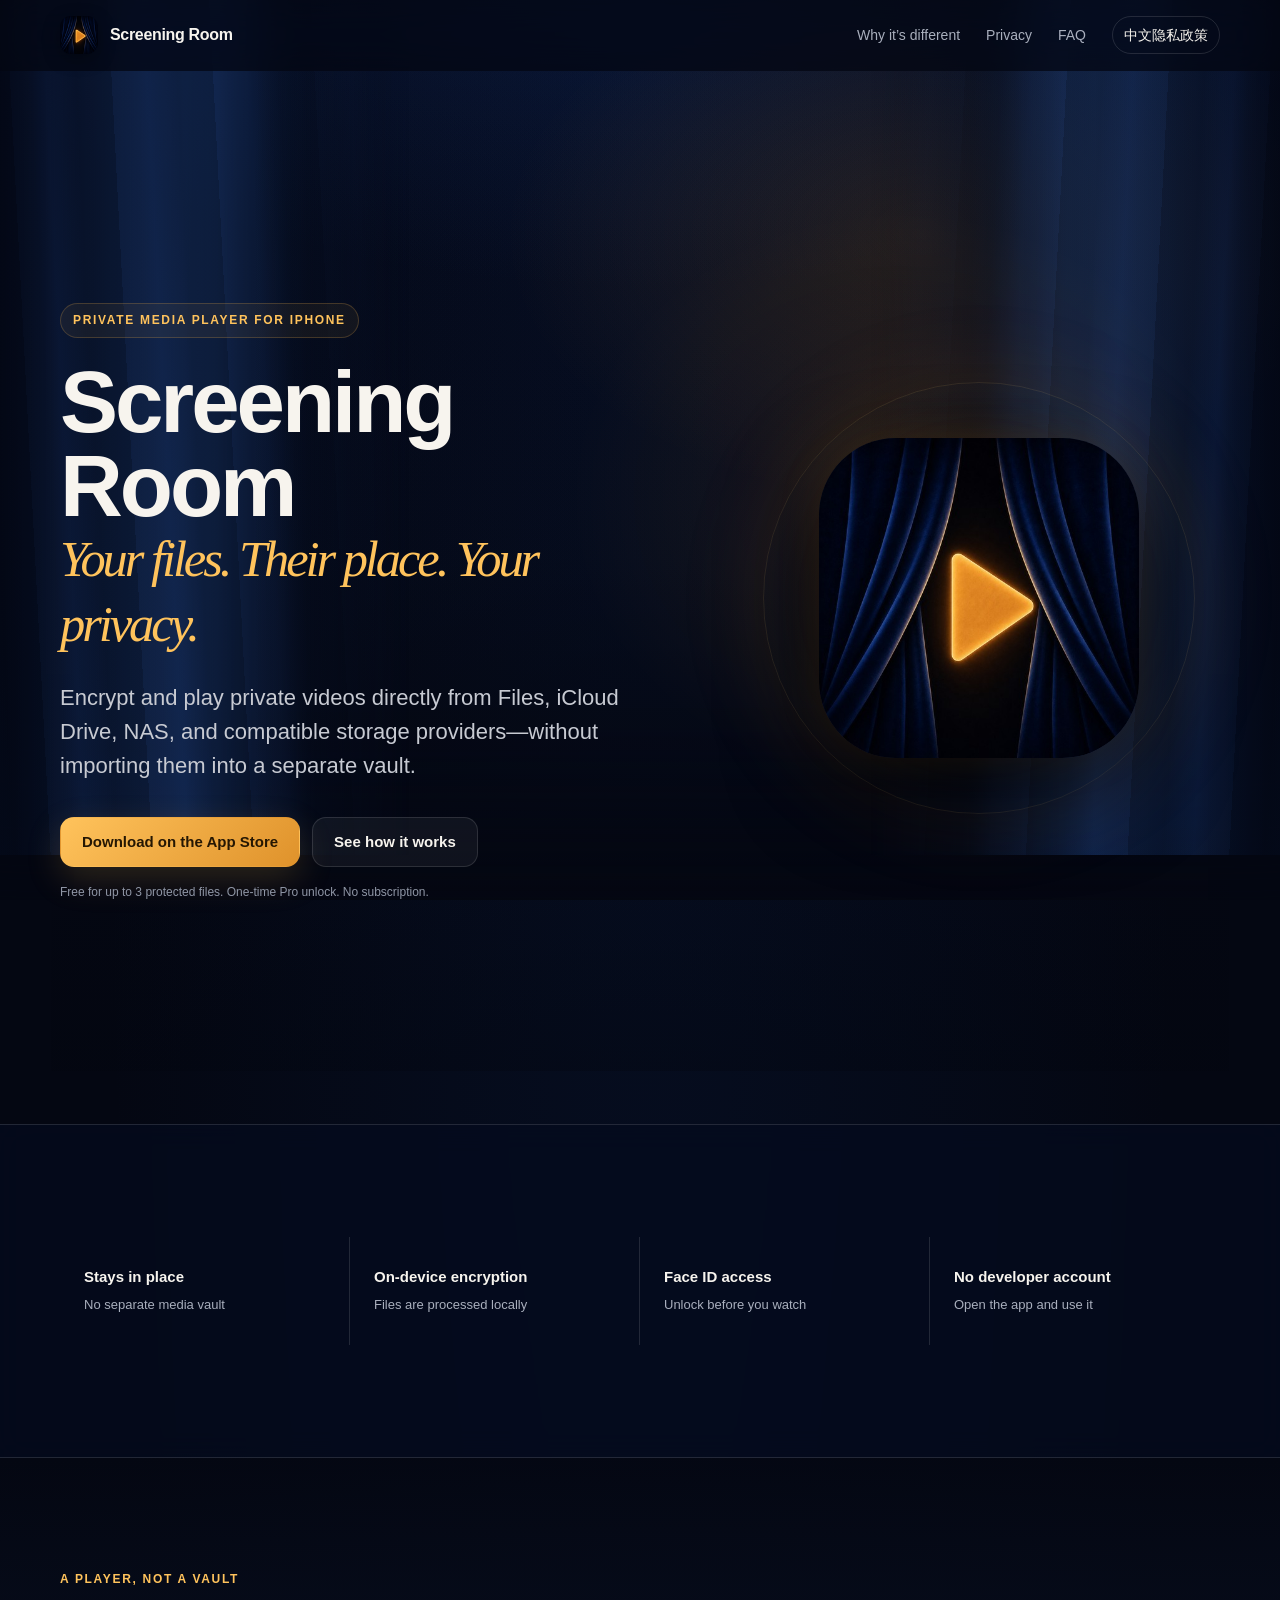
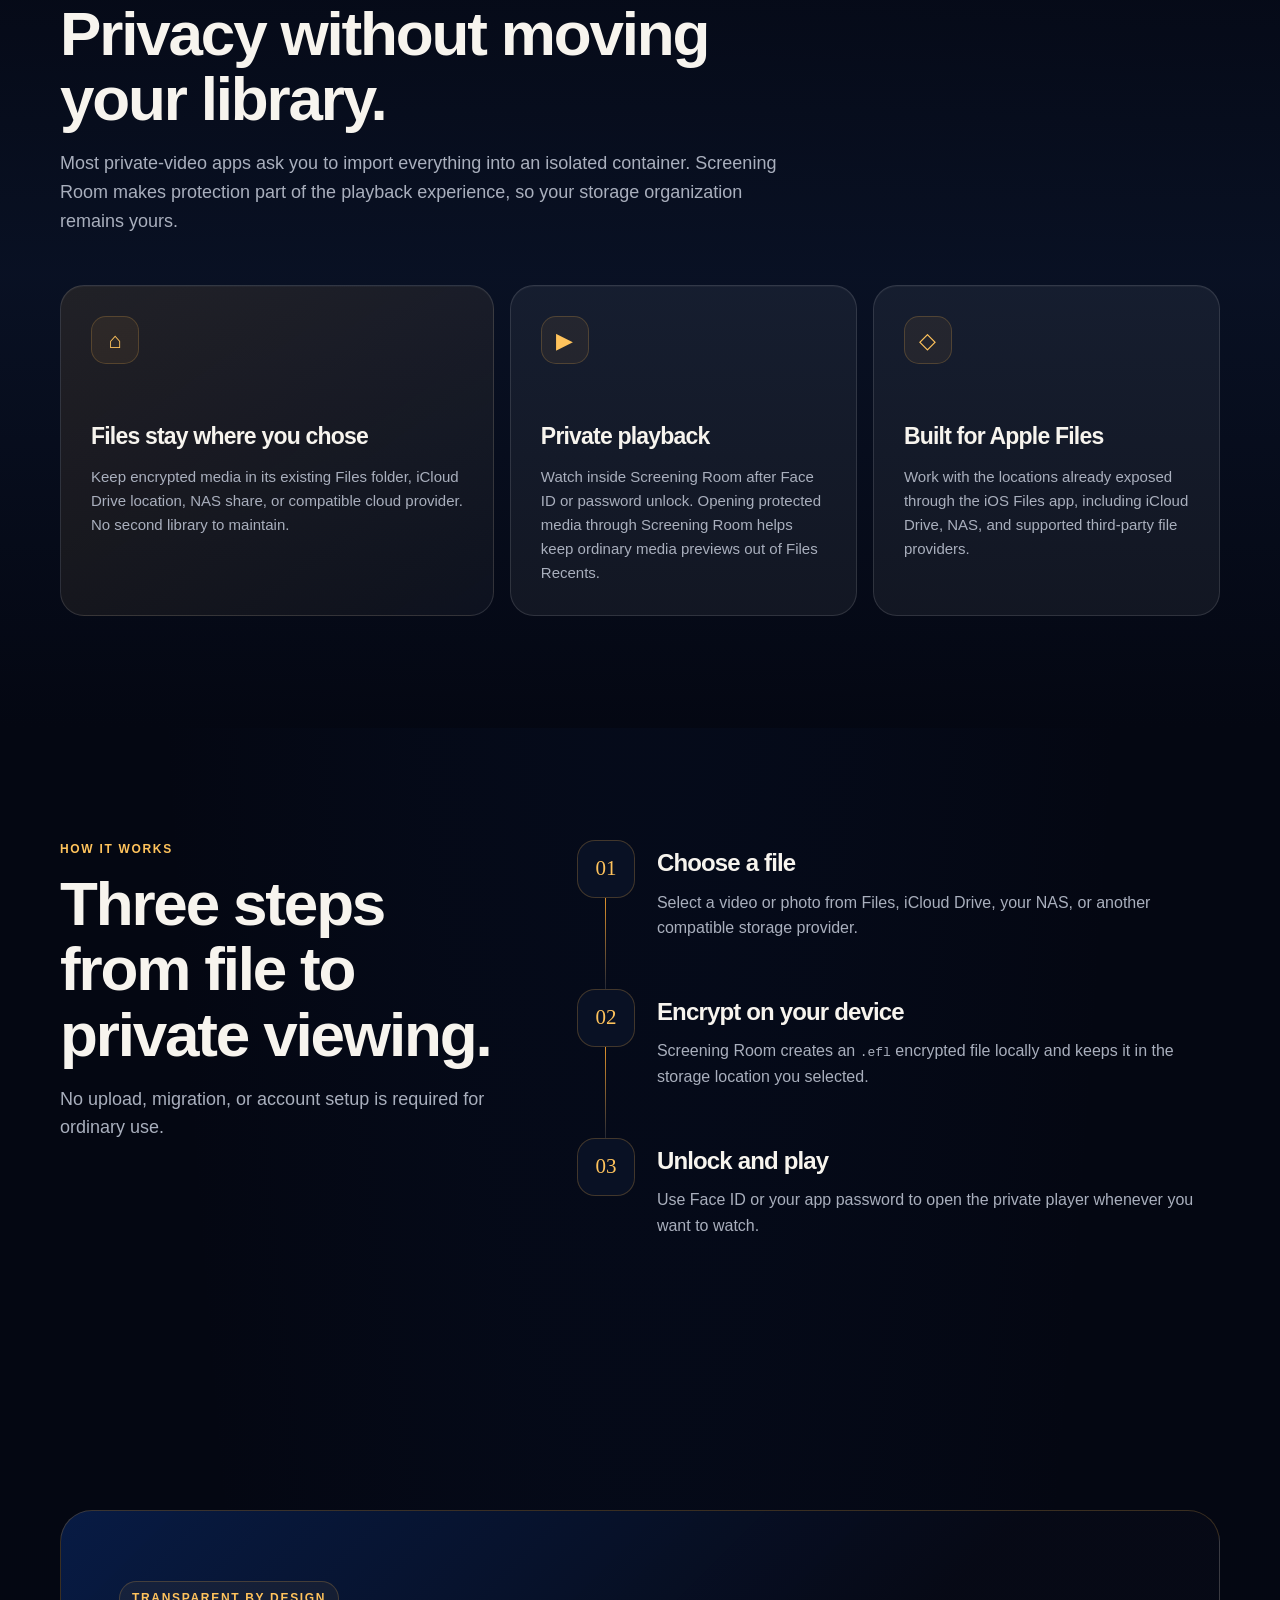
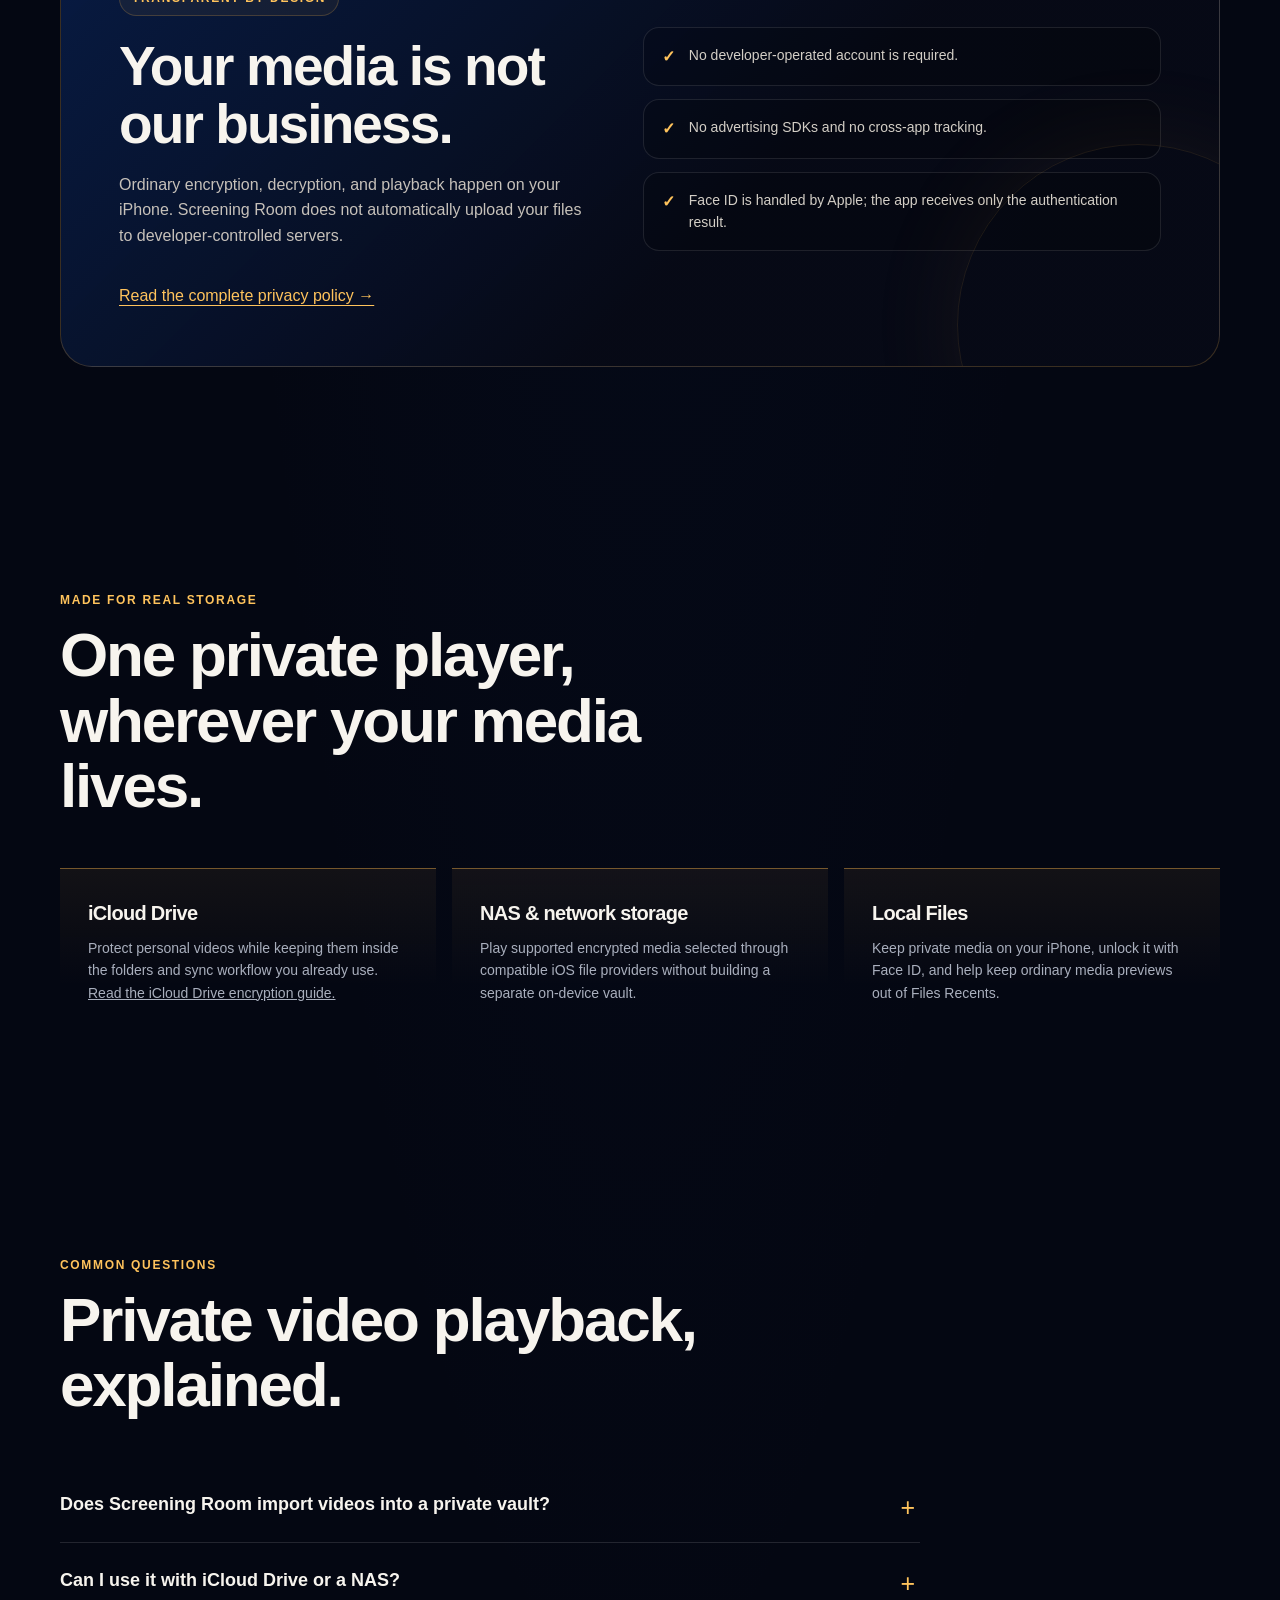
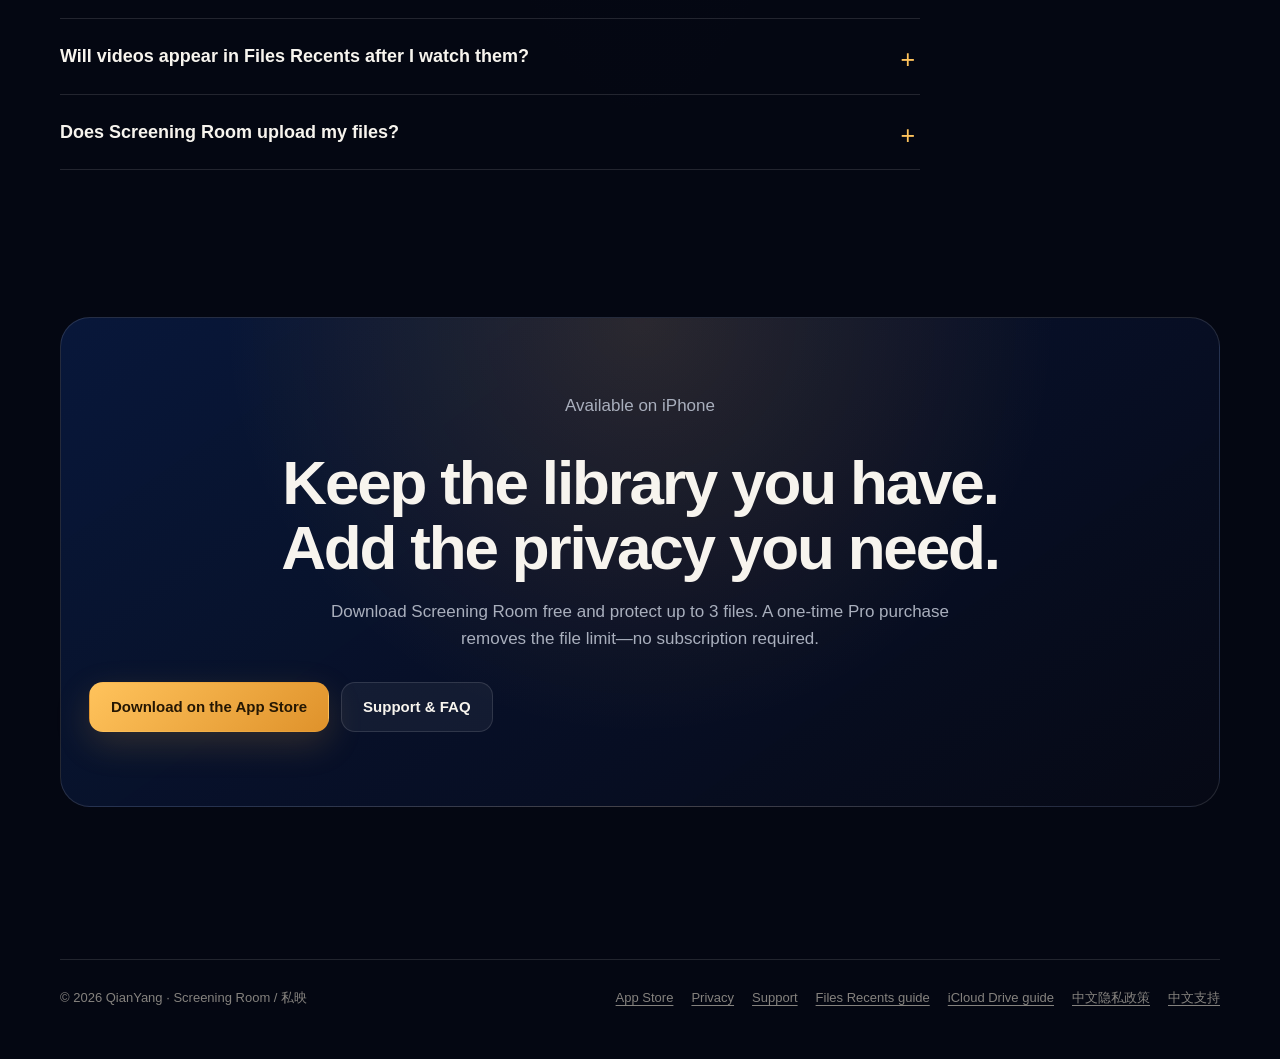
==== index.html @ 8c77a644 "Add iCloud Drive encryption guide" ====
<!DOCTYPE html>
<html lang="en">
<head>
  <meta charset="utf-8">
  <meta name="viewport" content="width=device-width, initial-scale=1, viewport-fit=cover">
  <meta name="description" content="Screening Room encrypts and plays private videos on iPhone from Files, iCloud Drive, NAS, and compatible providers—without a separate vault.">
  <meta name="robots" content="index,follow,max-image-preview:large,max-snippet:-1,max-video-preview:-1">
  <meta name="theme-color" content="#050811">
  <link rel="canonical" href="https://luckycamilleyq.github.io/screening-room-site/">
  <link rel="icon" href="app-icon-64.png" type="image/png" sizes="64x64">
  <link rel="apple-touch-icon" href="app-icon-180.png" sizes="180x180">
  <title>Screening Room — Private Media Player for iPhone</title>

  <meta property="og:type" content="website">
  <meta property="og:site_name" content="Screening Room">
  <meta property="og:title" content="Screening Room — Private Media Player for iPhone">
  <meta property="og:description" content="Encrypt and play private videos where they already live—in Files, iCloud Drive, NAS, and compatible storage providers.">
  <meta property="og:url" content="https://luckycamilleyq.github.io/screening-room-site/">
  <meta property="og:image" content="https://luckycamilleyq.github.io/screening-room-site/app-icon-512.jpg">
  <meta property="og:image:width" content="512">
  <meta property="og:image:height" content="512">
  <meta property="og:image:alt" content="Screening Room app icon with blue theater curtains and an amber play button">

  <meta name="twitter:card" content="summary">
  <meta name="twitter:title" content="Screening Room — Private Media Player for iPhone">
  <meta name="twitter:description" content="Encrypt and play private videos from Files, iCloud Drive, NAS, and compatible storage providers without a separate vault.">
  <meta name="twitter:image" content="https://luckycamilleyq.github.io/screening-room-site/app-icon-512.jpg">
  <meta name="twitter:image:alt" content="Screening Room app icon with blue theater curtains and an amber play button">

  <script type="application/ld+json">
  {
    "@context": "https://schema.org",
    "@type": "SoftwareApplication",
    "name": "Screening Room",
    "alternateName": [
      "Screening Room — Private Media Player",
      "私映"
    ],
    "description": "A private media player for iPhone that encrypts and plays videos directly from Files, iCloud Drive, NAS, and compatible storage providers without importing them into a separate vault.",
    "applicationCategory": "MultimediaApplication",
    "operatingSystem": "iOS",
    "availableOnDevice": "iPhone",
    "url": "https://luckycamilleyq.github.io/screening-room-site/",
    "image": "https://luckycamilleyq.github.io/screening-room-site/app-icon-512.jpg",
    "downloadUrl": "https://apps.apple.com/us/app/screening-room/id6792022324",
    "installUrl": "https://apps.apple.com/us/app/screening-room/id6792022324",
    "sameAs": "https://apps.apple.com/us/app/screening-room/id6792022324",
    "offers": {
      "@type": "Offer",
      "price": "0",
      "priceCurrency": "USD",
      "description": "Free to try with up to three protected files. Pro is available as a one-time in-app purchase with no subscription."
    },
    "author": {
      "@type": "Person",
      "name": "QianYang"
    }
  }
  </script>

  <style>
    :root {
      color-scheme: dark;
      --bg: #040712;
      --bg-soft: #091124;
      --card: rgba(255, 255, 255, 0.055);
      --card-strong: rgba(255, 255, 255, 0.085);
      --text: #f7f4ee;
      --muted: #a9afbd;
      --line: rgba(255, 255, 255, 0.12);
      --gold: #df922b;
      --gold-light: #ffc35c;
      --gold-ink: #251703;
      --blue: #08183f;
      --blue-light: #12377d;
      --max: 1160px;
    }

    * { box-sizing: border-box; }
    html { scroll-behavior: smooth; }
    body {
      position: relative;
      margin: 0;
      overflow-x: hidden;
      background:
        radial-gradient(ellipse at 50% 0, rgba(18, 55, 125, .14), transparent 34rem),
        linear-gradient(180deg, #050918 0, #040712 42rem),
        var(--bg);
      color: var(--text);
      font-family: -apple-system, BlinkMacSystemFont, "SF Pro Display", "SF Pro Text", "Helvetica Neue", Arial, sans-serif;
      line-height: 1.6;
      -webkit-font-smoothing: antialiased;
    }

    .site-backdrop {
      position: absolute;
      inset: 0 0 auto;
      z-index: 0;
      height: min(900px, 100vh);
      min-height: 760px;
      overflow: hidden;
      pointer-events: none;
      background:
        radial-gradient(ellipse 48% 44% at 72% 26%, rgba(255, 166, 44, .12), transparent 68%),
        radial-gradient(ellipse 82% 60% at 50% -10%, rgba(24, 61, 133, .24), transparent 70%),
        linear-gradient(180deg, rgba(4, 8, 23, .08) 0, rgba(4, 7, 18, .2) 62%, #040712 100%);
      box-shadow: inset 0 -180px 130px -110px #040712;
    }
    .site-backdrop::before,
    .site-backdrop::after {
      content: "";
      position: absolute;
      top: -5%;
      bottom: 5%;
      width: min(36vw, 560px);
      opacity: .62;
      background:
        linear-gradient(90deg, rgba(1, 5, 17, .94), transparent 24%, rgba(56, 103, 186, .12) 51%, rgba(1, 5, 17, .52) 78%, transparent),
        repeating-linear-gradient(87deg, rgba(255,255,255,.012) 0 4%, rgba(34,73,151,.12) 7%, rgba(0,0,0,.24) 13% 20%),
        linear-gradient(90deg, #02081c, #123574 58%, #020719);
      filter: saturate(.9) drop-shadow(18px 0 48px rgba(0,0,0,.58));
      -webkit-mask-image: linear-gradient(90deg, #000 0 58%, rgba(0,0,0,.82) 72%, rgba(0,0,0,.28) 88%, transparent 100%);
      mask-image: linear-gradient(90deg, #000 0 58%, rgba(0,0,0,.82) 72%, rgba(0,0,0,.28) 88%, transparent 100%);
    }
    .site-backdrop::before { left: -4vw; }
    .site-backdrop::after { right: -4vw; transform: scaleX(-1); }
    main, footer { position: relative; z-index: 1; }

    a { color: inherit; }
    button, a { -webkit-tap-highlight-color: transparent; }
    .wrap { width: min(var(--max), calc(100% - 40px)); margin-inline: auto; }
    .skip-link {
      position: fixed;
      top: 10px;
      left: 10px;
      z-index: 100;
      padding: 10px 14px;
      border-radius: 10px;
      background: var(--gold-light);
      color: #171008;
      transform: translateY(-160%);
      transition: transform .2s;
    }
    .skip-link:focus { transform: translateY(0); }

    header {
      position: sticky;
      top: 0;
      z-index: 20;
      border-bottom: 1px solid transparent;
      background: rgba(4, 7, 18, 0.76);
      backdrop-filter: blur(18px) saturate(130%);
      -webkit-backdrop-filter: blur(18px) saturate(130%);
    }
    nav { min-height: 70px; display: flex; align-items: center; justify-content: space-between; gap: 24px; }
    .brand { display: inline-flex; align-items: center; gap: 12px; text-decoration: none; font-weight: 720; letter-spacing: -0.02em; }
    .brand-mark { width: 38px; height: 38px; border-radius: 11px; box-shadow: 0 5px 18px rgba(0,0,0,.32); }
    .nav-links { display: flex; align-items: center; gap: 26px; font-size: 14px; color: var(--muted); }
    .nav-links a { text-decoration: none; transition: color .2s; }
    .nav-links a:hover, .nav-links a:focus-visible { color: var(--text); }
    .language { padding: 7px 11px; border: 1px solid var(--line); border-radius: 999px; color: var(--text) !important; }

    .hero { position: relative; min-height: 770px; display: grid; align-items: center; isolation: isolate; }
    .hero::after {
      content: "";
      position: absolute;
      inset: 10% 4% 5%;
      z-index: -1;
      pointer-events: none;
      background:
        radial-gradient(ellipse 40% 46% at 72% 36%, rgba(255, 157, 35, .09), transparent 70%),
        linear-gradient(180deg, transparent 72%, rgba(2, 5, 14, .32));
    }
    .hero-layout { display: grid; grid-template-columns: minmax(0, 1.12fr) minmax(280px, .88fr); gap: 64px; align-items: center; }
    .hero-content { max-width: 720px; padding: 120px 0 110px; text-align: left; }
    .eyebrow {
      display: inline-flex;
      align-items: center;
      gap: 8px;
      margin-bottom: 22px;
      padding: 7px 12px;
      border: 1px solid rgba(212,154,67,.25);
      border-radius: 999px;
      color: var(--gold-light);
      background: rgba(212,154,67,.07);
      font-size: 12px;
      font-weight: 700;
      letter-spacing: .14em;
      text-transform: uppercase;
    }
    h1, h2, h3 { margin-top: 0; letter-spacing: -0.035em; }
    h1 { margin-bottom: 24px; font-size: clamp(54px, 6.8vw, 88px); line-height: .96; font-weight: 780; }
    h1 span {
      display: block;
      color: var(--gold-light);
      font-family: Georgia, "Times New Roman", serif;
      font-size: .58em;
      font-style: italic;
      font-weight: 400;
      line-height: 1.28;
    }
    .hero-copy { max-width: 660px; margin: 0 0 34px; color: #c7cad2; font-size: clamp(18px, 2.2vw, 22px); line-height: 1.55; }
    .actions { display: flex; justify-content: flex-start; flex-wrap: wrap; gap: 12px; }
    .button {
      display: inline-flex;
      min-height: 50px;
      align-items: center;
      justify-content: center;
      gap: 9px;
      padding: 0 21px;
      border: 1px solid var(--line);
      border-radius: 14px;
      text-decoration: none;
      font-size: 15px;
      font-weight: 680;
      background: rgba(255,255,255,.05);
      transition: transform .2s, border-color .2s, background .2s;
    }
    .button:hover { transform: translateY(-2px); border-color: rgba(255,255,255,.25); background: rgba(255,255,255,.08); }
    .button.primary {
      border-color: transparent;
      background: linear-gradient(135deg, var(--gold-light), var(--gold));
      color: var(--gold-ink);
      box-shadow: 0 12px 35px rgba(212,154,67,.2);
    }
    .availability { margin: 16px 0 0; color: #8f96a5; font-size: 12px; }
    .hero-art { position: relative; display: grid; place-items: center; min-height: 420px; }
    .hero-art::before,
    .hero-art::after { content: ""; position: absolute; border-radius: 50%; pointer-events: none; }
    .hero-art::before { width: 430px; height: 430px; border: 1px solid rgba(255,195,92,.12); box-shadow: 0 0 95px rgba(226,132,19,.1), inset 0 0 80px rgba(255,174,56,.05); }
    .hero-art::after { width: 350px; height: 350px; background: radial-gradient(circle, rgba(255,165,42,.2), transparent 68%); filter: blur(16px); }
    .app-icon {
      position: relative;
      z-index: 1;
      display: block;
      width: min(29vw, 320px);
      height: auto;
      aspect-ratio: 1 / 1;
      border-radius: 24%;
      object-fit: contain;
      box-shadow: 0 34px 90px rgba(0,0,0,.62), 0 0 42px rgba(235,145,28,.18), inset 0 0 0 1px rgba(255,255,255,.08);
    }

    .trust-strip { border-block: 1px solid var(--line); background: rgba(5,12,30,.74); backdrop-filter: blur(14px); -webkit-backdrop-filter: blur(14px); }
    .trust-grid { display: grid; grid-template-columns: repeat(4, 1fr); }
    .trust-item { padding: 28px 24px; border-right: 1px solid var(--line); }
    .trust-item:last-child { border-right: 0; }
    .trust-item strong { display: block; margin-bottom: 2px; font-size: 15px; }
    .trust-item span { color: var(--muted); font-size: 13px; }

    section { padding: 112px 0; }
    .section-head { max-width: 720px; margin-bottom: 50px; }
    .section-head .kicker { margin: 0 0 12px; color: var(--gold-light); font-size: 12px; font-weight: 740; letter-spacing: .14em; text-transform: uppercase; }
    h2 { margin-bottom: 18px; font-size: clamp(38px, 5vw, 62px); line-height: 1.05; }
    .section-head > p:last-child { margin: 0; color: var(--muted); font-size: 18px; }

    .difference { background: linear-gradient(180deg, rgba(4,7,18,.9) 0, rgba(9,17,36,.96) 48%, rgba(4,7,18,.9) 100%); }
    .feature-grid { display: grid; grid-template-columns: 1.25fr 1fr 1fr; gap: 16px; }
    .feature-card {
      min-height: 290px;
      padding: 30px;
      border: 1px solid var(--line);
      border-radius: 24px;
      background: var(--card);
      box-shadow: inset 0 1px rgba(255,255,255,.035);
      transition: transform .25s, border-color .25s;
    }
    .feature-card:hover { transform: translateY(-4px); border-color: rgba(212,154,67,.3); }
    .feature-card:first-child { background: linear-gradient(145deg, rgba(212,154,67,.12), rgba(255,255,255,.035)); }
    .icon {
      width: 48px;
      height: 48px;
      display: grid;
      place-items: center;
      margin-bottom: 54px;
      border: 1px solid rgba(212,154,67,.25);
      border-radius: 15px;
      background: rgba(212,154,67,.08);
      color: var(--gold-light);
      font-size: 22px;
    }
    .feature-card h3 { margin-bottom: 10px; font-size: 23px; }
    .feature-card p { margin: 0; color: var(--muted); font-size: 15px; }

    .workflow { display: grid; grid-template-columns: .82fr 1.18fr; gap: 70px; align-items: start; }
    .workflow .section-head { position: sticky; top: 110px; margin: 0; }
    .steps { counter-reset: step; }
    .step { position: relative; display: grid; grid-template-columns: 58px 1fr; gap: 22px; padding: 0 0 48px; }
    .step:not(:last-child)::after { content: ""; position: absolute; top: 58px; bottom: 0; left: 28px; width: 1px; background: linear-gradient(var(--gold), var(--line)); }
    .step-number {
      width: 58px;
      height: 58px;
      display: grid;
      place-items: center;
      z-index: 1;
      border: 1px solid rgba(212,154,67,.28);
      border-radius: 18px;
      background: #091124;
      color: var(--gold-light);
      font-family: Georgia, serif;
      font-size: 21px;
    }
    .step h3 { margin: 4px 0 7px; font-size: 24px; }
    .step p { margin: 0; color: var(--muted); }

    .privacy-panel {
      position: relative;
      overflow: hidden;
      display: grid;
      grid-template-columns: .95fr 1.05fr;
      gap: 55px;
      padding: 58px;
      border: 1px solid rgba(212,154,67,.25);
      border-radius: 32px;
      background: linear-gradient(135deg, rgba(10,34,84,.76), rgba(7,10,22,.94) 60%);
    }
    .privacy-panel::after { content: ""; position: absolute; right: -100px; bottom: -140px; width: 360px; height: 360px; border: 1px solid rgba(212,154,67,.12); border-radius: 50%; box-shadow: 0 0 100px rgba(212,154,67,.08); }
    .privacy-panel h2 { margin-bottom: 18px; font-size: clamp(36px, 4.3vw, 56px); }
    .privacy-panel .intro { color: #c6c1ba; }
    .facts { display: grid; gap: 13px; align-content: center; }
    .fact { display: flex; gap: 14px; padding: 16px 18px; border: 1px solid rgba(255,255,255,.1); border-radius: 16px; background: rgba(0,0,0,.16); }
    .check { color: var(--gold-light); font-weight: 800; }
    .fact p { margin: 0; color: #d3cec6; font-size: 14px; }
    .privacy-link { display: inline-block; margin-top: 18px; color: var(--gold-light); text-underline-offset: 4px; }

    .use-grid { display: grid; grid-template-columns: repeat(3, 1fr); gap: 16px; }
    .use-card { padding: 28px; border-top: 1px solid rgba(212,154,67,.55); background: linear-gradient(180deg, rgba(212,154,67,.07), transparent 72%); }
    .use-card h3 { margin-bottom: 8px; font-size: 20px; }
    .use-card p { margin: 0; color: var(--muted); font-size: 14px; }

    .faq-list { max-width: 860px; }
    details { border-bottom: 1px solid var(--line); }
    summary { position: relative; padding: 23px 42px 23px 0; cursor: pointer; list-style: none; font-weight: 650; font-size: 18px; }
    summary::-webkit-details-marker { display: none; }
    summary::after { content: "+"; position: absolute; right: 5px; top: 20px; color: var(--gold-light); font-size: 25px; font-weight: 300; transition: transform .2s; }
    details[open] summary::after { transform: rotate(45deg); }
    details p { max-width: 760px; margin: -4px 0 24px; color: var(--muted); }
    details p a { color: var(--gold-light); }

    .final-cta { padding-top: 35px; text-align: center; }
    .final-cta .panel { padding: 74px 28px; border: 1px solid var(--line); border-radius: 30px; background: radial-gradient(circle at 50% 0, rgba(255,174,56,.14), transparent 55%), linear-gradient(145deg, rgba(10,27,67,.82), rgba(7,10,22,.92)); }
    .final-cta h2 { max-width: 760px; margin: 0 auto 18px; }
    .final-cta p { max-width: 620px; margin: 0 auto 30px; color: var(--muted); font-size: 17px; }

    footer { padding: 40px 0 50px; color: #85827e; font-size: 13px; }
    .footer-row { display: flex; justify-content: space-between; gap: 24px; padding-top: 28px; border-top: 1px solid var(--line); }
    .footer-links { display: flex; flex-wrap: wrap; gap: 18px; }
    .footer-links a { text-underline-offset: 3px; }

    @media (prefers-reduced-motion: reduce) {
      html { scroll-behavior: auto; }
      *, *::before, *::after { transition-duration: .01ms !important; animation-duration: .01ms !important; }
    }
    @media (max-width: 900px) {
      .site-backdrop { height: 820px; min-height: 0; }
      .site-backdrop::before, .site-backdrop::after { width: 46vw; opacity: .42; }
      .hero { min-height: 760px; }
      .hero-layout { grid-template-columns: 1fr; gap: 0; }
      .hero-content { max-width: 760px; margin-inline: auto; padding: 36px 0 86px; text-align: center; }
      .hero-copy { margin-inline: auto; }
      .hero-content .actions { justify-content: center; }
      .hero-art { min-height: auto; padding-top: 92px; order: -1; }
      .hero-art::before { width: 250px; height: 250px; }
      .hero-art::after { width: 220px; height: 220px; }
      .app-icon { width: 190px; }
      .trust-grid { grid-template-columns: 1fr 1fr; }
      .trust-item:nth-child(2) { border-right: 0; }
      .trust-item:nth-child(-n+2) { border-bottom: 1px solid var(--line); }
      .feature-grid { grid-template-columns: 1fr 1fr; }
      .feature-card:first-child { grid-column: 1 / -1; }
      .workflow { grid-template-columns: 1fr; gap: 45px; }
      .workflow .section-head { position: static; }
      .privacy-panel { grid-template-columns: 1fr; padding: 42px; }
    }
    @media (max-width: 680px) {
      .wrap { width: min(100% - 28px, var(--max)); }
      nav { min-height: 62px; }
      .nav-links a:not(.language) { display: none; }
      .site-backdrop { height: 760px; }
      .site-backdrop::before, .site-backdrop::after { width: 58vw; opacity: .28; }
      .hero { min-height: 720px; }
      .hero-art { padding-top: 72px; }
      .app-icon { width: 154px; border-radius: 24%; }
      .hero-art::before { width: 210px; height: 210px; }
      .hero-art::after { width: 190px; height: 190px; }
      .hero-content { padding: 30px 0 72px; }
      h1 { font-size: clamp(48px, 16vw, 70px); }
      h1 span { font-size: .48em; }
      .hero-copy { font-size: 17px; }
      section { padding: 82px 0; }
      .trust-item { padding: 22px 14px; }
      .feature-grid, .use-grid { grid-template-columns: 1fr; }
      .feature-card:first-child { grid-column: auto; }
      .feature-card { min-height: 250px; }
      .icon { margin-bottom: 35px; }
      .privacy-panel { padding: 30px 24px; border-radius: 24px; }
      .footer-row { flex-direction: column; }
    }
  </style>
</head>
<body>
  <div class="site-backdrop" aria-hidden="true"></div>
  <a class="skip-link" href="#main">Skip to content</a>
  <header>
    <nav class="wrap" aria-label="Main navigation">
      <a class="brand" href="#top" aria-label="Screening Room home">
        <img class="brand-mark" src="app-icon-64.png" alt="" width="38" height="38">
        <span>Screening Room</span>
      </a>
      <div class="nav-links">
        <a href="#why">Why it’s different</a>
        <a href="#privacy">Privacy</a>
        <a href="#faq">FAQ</a>
        <a class="language" href="privacy-zh.html" lang="zh-CN">中文隐私政策</a>
      </div>
    </nav>
  </header>

  <main id="main">
    <section class="hero" id="top">
      <div class="hero-layout wrap">
        <div class="hero-content">
          <div class="eyebrow">Private media player for iPhone</div>
          <h1>Screening Room <span>Your files. Their place. Your privacy.</span></h1>
          <p class="hero-copy">Encrypt and play private videos directly from Files, iCloud Drive, NAS, and compatible storage providers—without importing them into a separate vault.</p>
          <div class="actions">
            <a class="button primary" href="https://apps.apple.com/us/app/screening-room/id6792022324" aria-label="Download Screening Room on the App Store">
              Download on the App Store
            </a>
            <a class="button" href="#why">See how it works</a>
          </div>
          <p class="availability">Free for up to 3 protected files. One-time Pro unlock. No subscription.</p>
        </div>
        <div class="hero-art">
          <img class="app-icon" src="app-icon-512.jpg" alt="Blue theater curtains opening around a glowing amber play button" width="512" height="512" fetchpriority="high" decoding="async">
        </div>
      </div>
    </section>

    <section class="trust-strip" aria-label="Core product principles">
      <div class="trust-grid wrap">
        <div class="trust-item"><strong>Stays in place</strong><span>No separate media vault</span></div>
        <div class="trust-item"><strong>On-device encryption</strong><span>Files are processed locally</span></div>
        <div class="trust-item"><strong>Face ID access</strong><span>Unlock before you watch</span></div>
        <div class="trust-item"><strong>No developer account</strong><span>Open the app and use it</span></div>
      </div>
    </section>

    <section class="difference" id="why">
      <div class="wrap">
        <div class="section-head">
          <p class="kicker">A player, not a vault</p>
          <h2>Privacy without moving your library.</h2>
          <p>Most private-video apps ask you to import everything into an isolated container. Screening Room makes protection part of the playback experience, so your storage organization remains yours.</p>
        </div>
        <div class="feature-grid">
          <article class="feature-card">
            <div class="icon" aria-hidden="true">⌂</div>
            <h3>Files stay where you chose</h3>
            <p>Keep encrypted media in its existing Files folder, iCloud Drive location, NAS share, or compatible cloud provider. No second library to maintain.</p>
          </article>
          <article class="feature-card">
            <div class="icon" aria-hidden="true">▶</div>
            <h3>Private playback</h3>
            <p>Watch inside Screening Room after Face ID or password unlock. Opening protected media through Screening Room helps keep ordinary media previews out of Files Recents.</p>
          </article>
          <article class="feature-card">
            <div class="icon" aria-hidden="true">◇</div>
            <h3>Built for Apple Files</h3>
            <p>Work with the locations already exposed through the iOS Files app, including iCloud Drive, NAS, and supported third-party file providers.</p>
          </article>
        </div>
      </div>
    </section>

    <section aria-labelledby="workflow-title">
      <div class="workflow wrap">
        <div class="section-head">
          <p class="kicker">How it works</p>
          <h2 id="workflow-title">Three steps from file to private viewing.</h2>
          <p>No upload, migration, or account setup is required for ordinary use.</p>
        </div>
        <div class="steps">
          <article class="step">
            <div class="step-number" aria-hidden="true">01</div>
            <div><h3>Choose a file</h3><p>Select a video or photo from Files, iCloud Drive, your NAS, or another compatible storage provider.</p></div>
          </article>
          <article class="step">
            <div class="step-number" aria-hidden="true">02</div>
            <div><h3>Encrypt on your device</h3><p>Screening Room creates an <code>.efl</code> encrypted file locally and keeps it in the storage location you selected.</p></div>
          </article>
          <article class="step">
            <div class="step-number" aria-hidden="true">03</div>
            <div><h3>Unlock and play</h3><p>Use Face ID or your app password to open the private player whenever you want to watch.</p></div>
          </article>
        </div>
      </div>
    </section>

    <section id="privacy" aria-labelledby="privacy-title">
      <div class="wrap">
        <div class="privacy-panel">
          <div>
            <p class="eyebrow">Transparent by design</p>
            <h2 id="privacy-title">Your media is not our business.</h2>
            <p class="intro">Ordinary encryption, decryption, and playback happen on your iPhone. Screening Room does not automatically upload your files to developer-controlled servers.</p>
            <a class="privacy-link" href="privacy-en.html">Read the complete privacy policy →</a>
          </div>
          <div class="facts">
            <div class="fact"><span class="check" aria-hidden="true">✓</span><p>No developer-operated account is required.</p></div>
            <div class="fact"><span class="check" aria-hidden="true">✓</span><p>No advertising SDKs and no cross-app tracking.</p></div>
            <div class="fact"><span class="check" aria-hidden="true">✓</span><p>Face ID is handled by Apple; the app receives only the authentication result.</p></div>
          </div>
        </div>
      </div>
    </section>

    <section aria-labelledby="use-cases-title">
      <div class="wrap">
        <div class="section-head">
          <p class="kicker">Made for real storage</p>
          <h2 id="use-cases-title">One private player, wherever your media lives.</h2>
        </div>
        <div class="use-grid">
          <article class="use-card"><h3>iCloud Drive</h3><p>Protect personal videos while keeping them inside the folders and sync workflow you already use. <a href="protect-videos-stored-in-icloud-drive.html">Read the iCloud Drive encryption guide.</a></p></article>
          <article class="use-card"><h3>NAS &amp; network storage</h3><p>Play supported encrypted media selected through compatible iOS file providers without building a separate on-device vault.</p></article>
          <article class="use-card"><h3>Local Files</h3><p>Keep private media on your iPhone, unlock it with Face ID, and help keep ordinary media previews out of Files Recents.</p></article>
        </div>
      </div>
    </section>

    <section id="faq" aria-labelledby="faq-title">
      <div class="wrap">
        <div class="section-head">
          <p class="kicker">Common questions</p>
          <h2 id="faq-title">Private video playback, explained.</h2>
        </div>
        <div class="faq-list">
          <details>
            <summary>Does Screening Room import videos into a private vault?</summary>
            <p>No. Screening Room is designed to encrypt and play files in the storage location you choose, rather than maintaining a separate media vault inside the app.</p>
          </details>
          <details>
            <summary>Can I use it with iCloud Drive or a NAS?</summary>
            <p>Yes. Screening Room works with user-selected locations exposed through the iOS Files system, including iCloud Drive, NAS connections, and compatible third-party file providers. <a href="protect-videos-stored-in-icloud-drive.html">Learn how to protect videos stored in iCloud Drive.</a></p>
          </details>
          <details>
            <summary>Will videos appear in Files Recents after I watch them?</summary>
            <p>Opening protected media through Screening Room helps keep ordinary media previews out of Files Recents. Screening Room cannot clear existing Recents entries or change the Files app’s Recents feature. The encrypted file itself may still be visible in Files according to its location and normal Files behavior. <a href="keep-private-videos-out-of-files-recents.html">Read the Files Recents privacy guide.</a></p>
          </details>
          <details>
            <summary>Does Screening Room upload my files?</summary>
            <p>No. File encryption, decryption, and playback are performed on your device, and the app does not automatically upload your media to developer-controlled servers.</p>
          </details>
        </div>
      </div>
    </section>

    <section class="final-cta" id="availability" aria-labelledby="availability-title">
      <div class="wrap panel">
        <p class="kicker">Available on iPhone</p>
        <h2 id="availability-title">Keep the library you have. Add the privacy you need.</h2>
        <p>Download Screening Room free and protect up to 3 files. A one-time Pro purchase removes the file limit—no subscription required.</p>
        <div class="actions">
          <a class="button primary" href="https://apps.apple.com/us/app/screening-room/id6792022324">Download on the App Store</a>
          <a class="button" href="support-en.html">Support &amp; FAQ</a>
        </div>
      </div>
    </section>
  </main>

  <footer>
    <div class="footer-row wrap">
      <div>© 2026 QianYang · Screening Room / 私映</div>
      <div class="footer-links">
        <a href="https://apps.apple.com/us/app/screening-room/id6792022324">App Store</a>
        <a href="privacy-en.html">Privacy</a>
        <a href="support-en.html">Support</a>
        <a href="keep-private-videos-out-of-files-recents.html">Files Recents guide</a>
        <a href="protect-videos-stored-in-icloud-drive.html">iCloud Drive guide</a>
        <a href="privacy-zh.html" lang="zh-CN">中文隐私政策</a>
        <a href="support-zh.html" lang="zh-CN">中文支持</a>
      </div>
    </div>
  </footer>
</body>
</html>
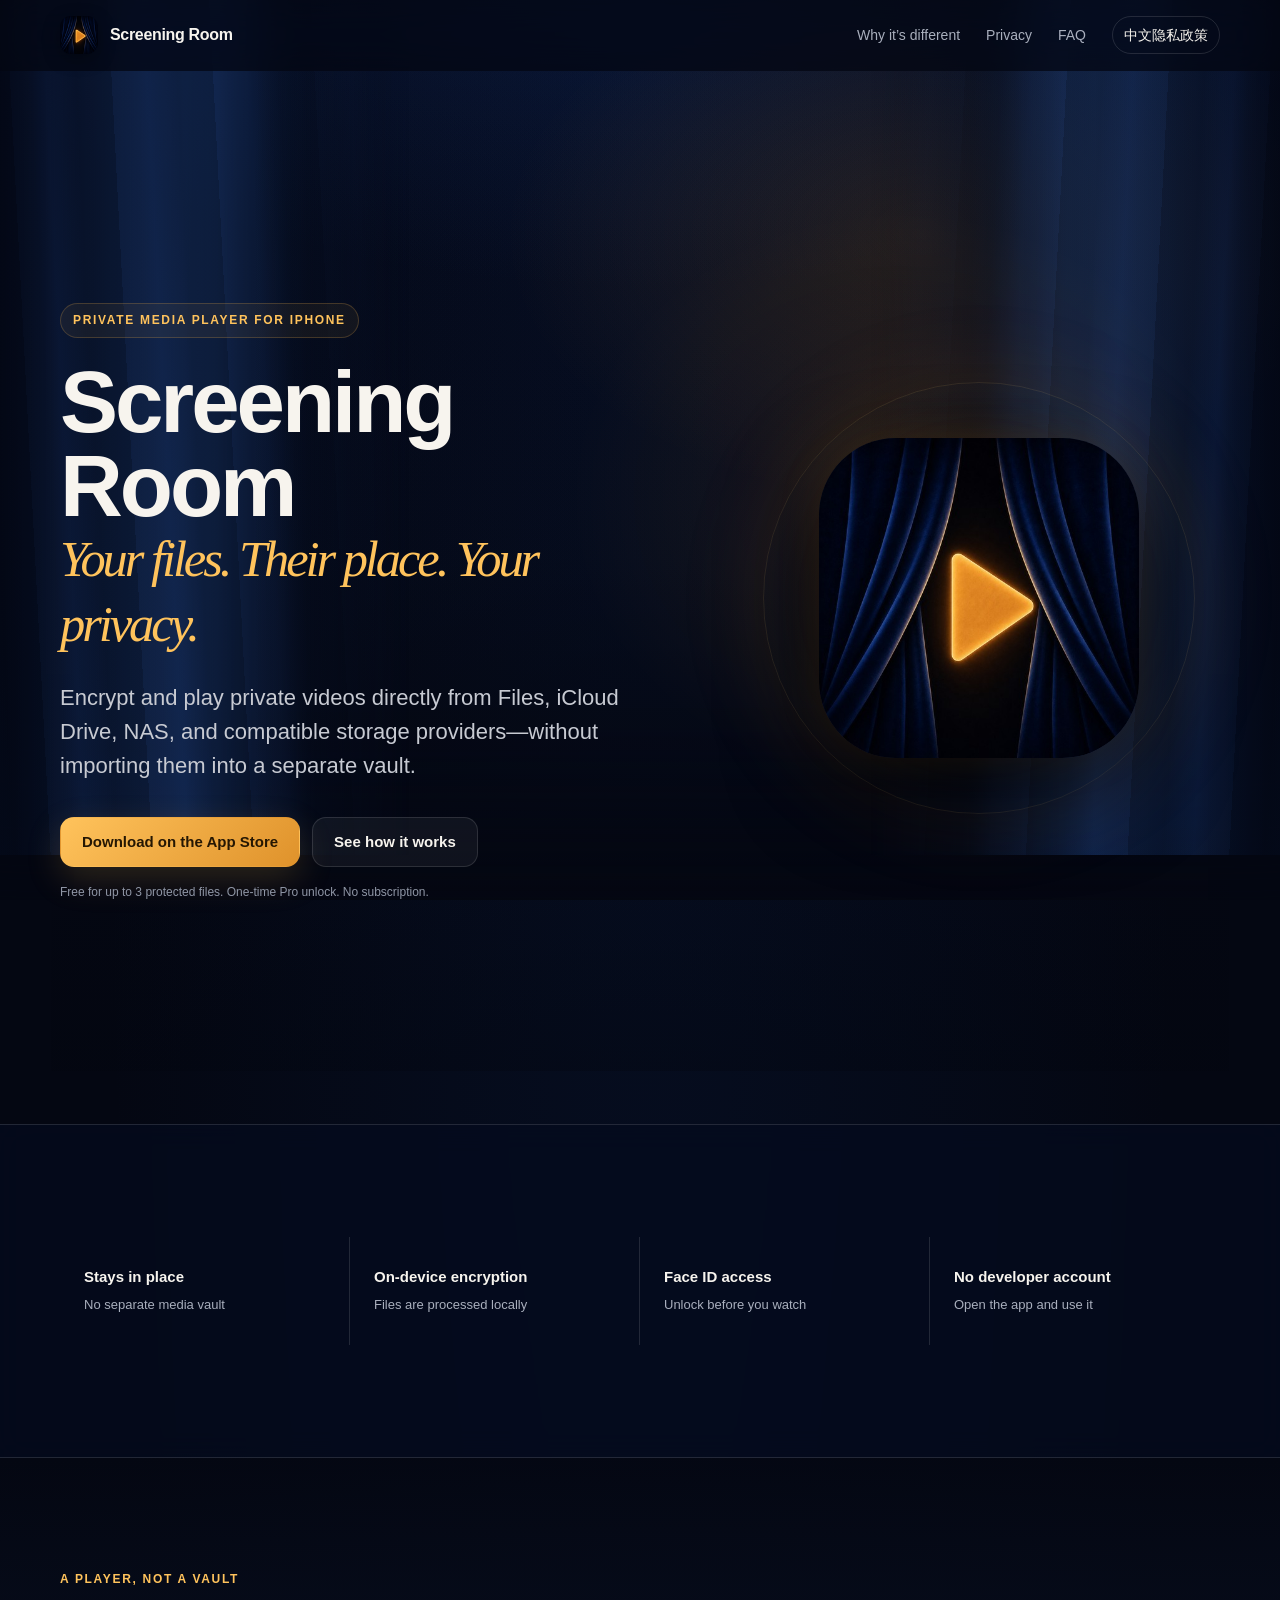
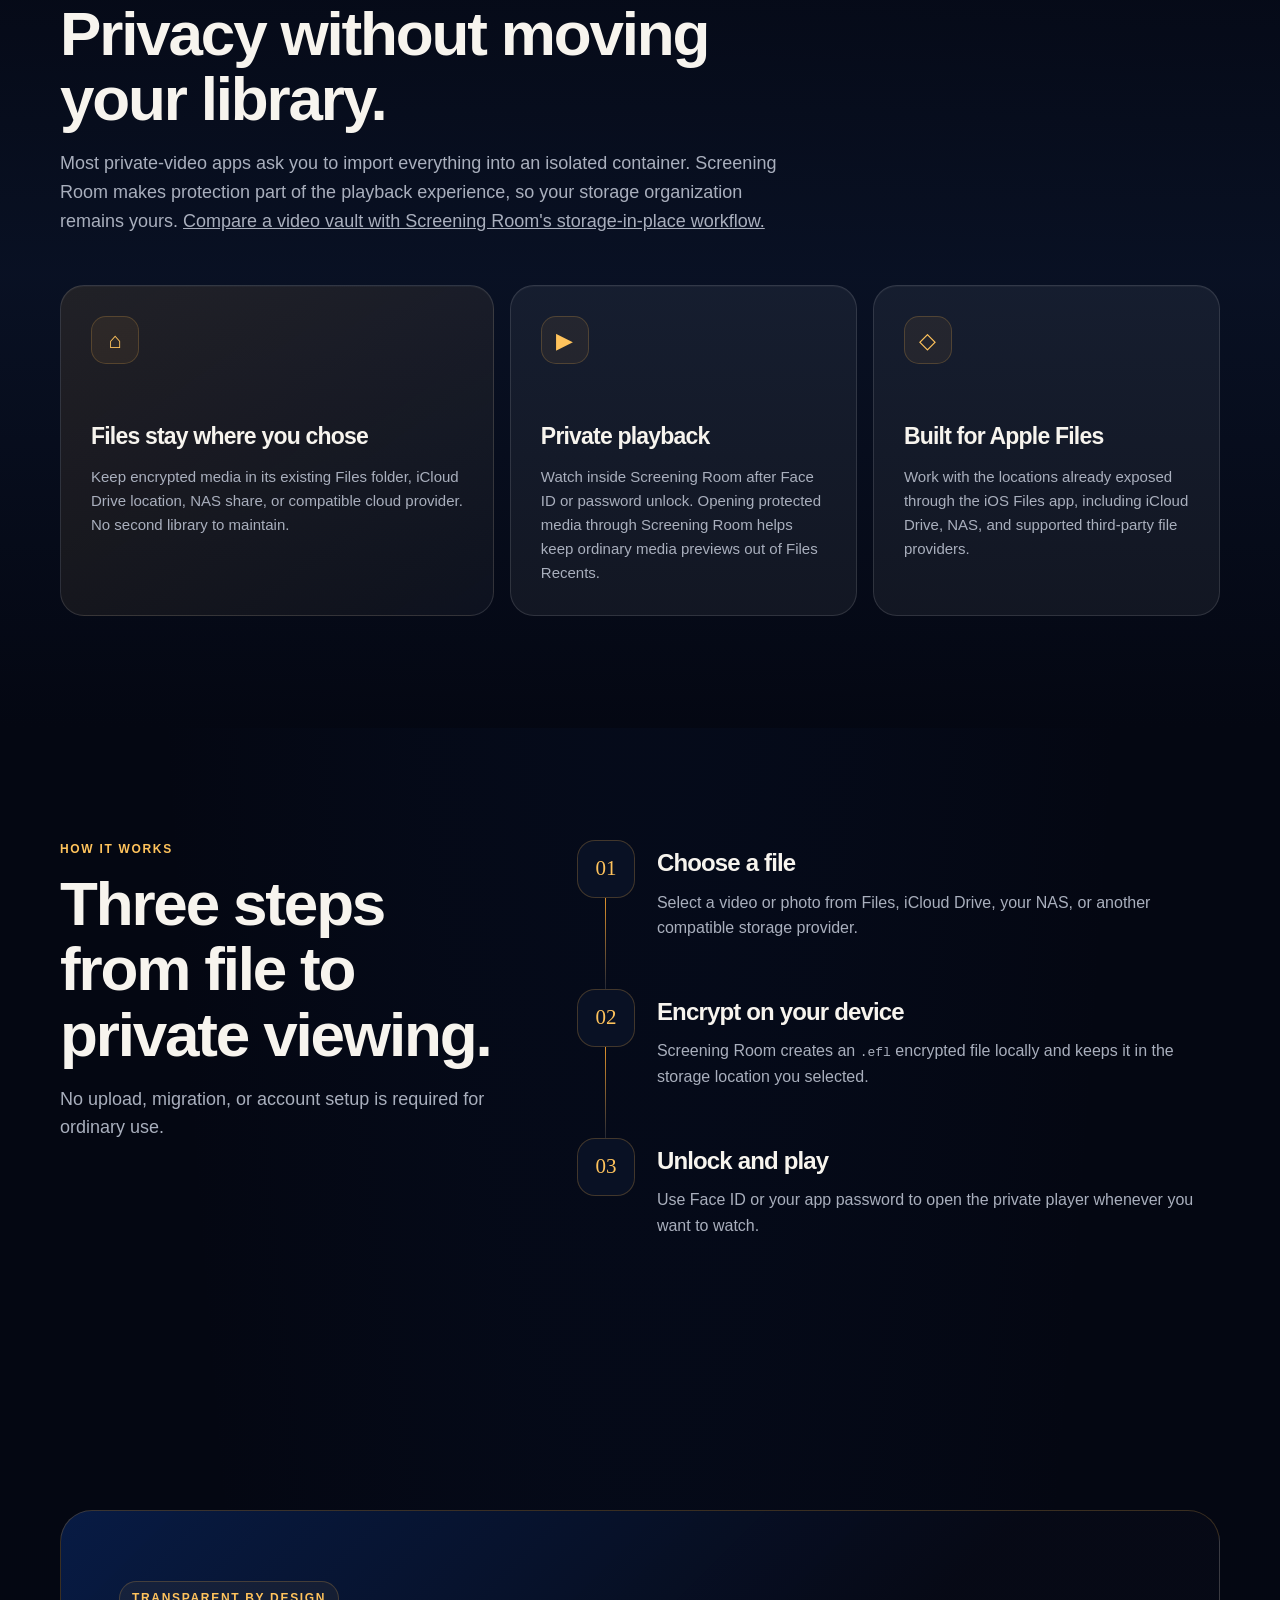
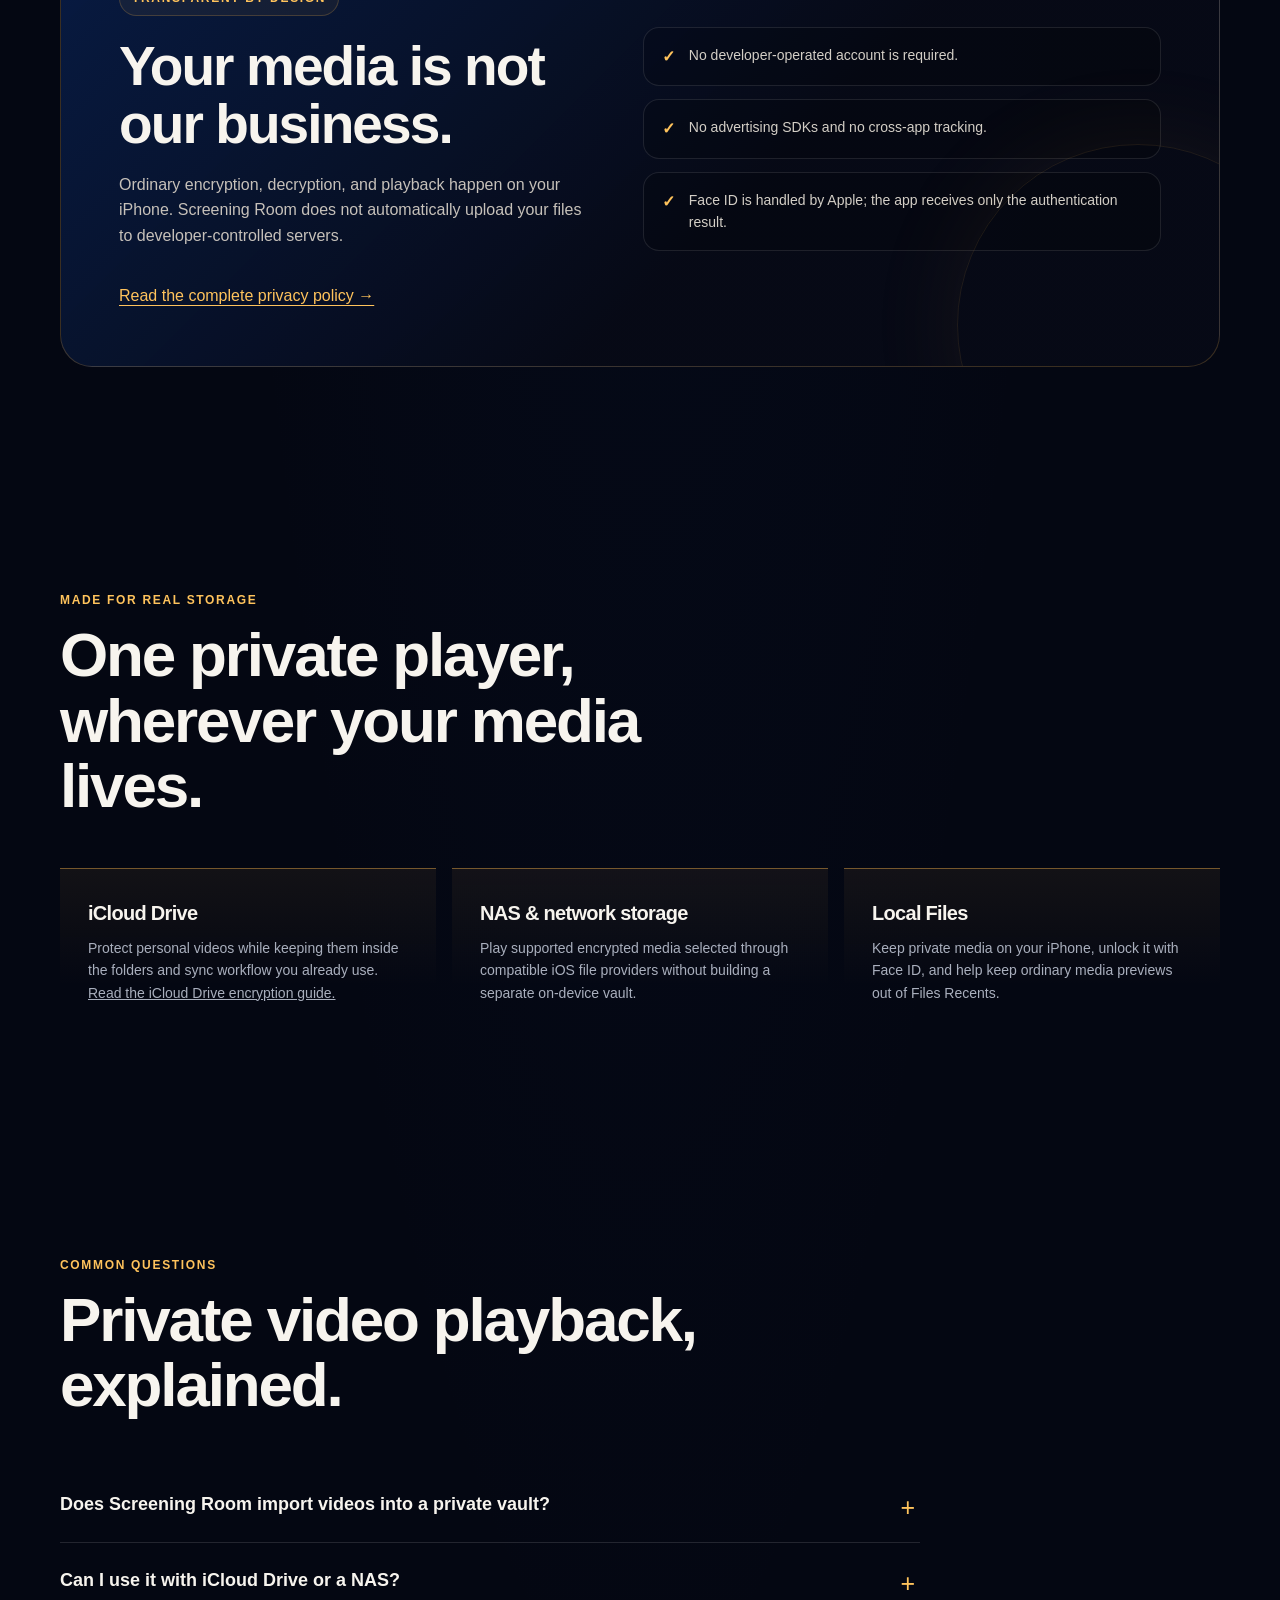
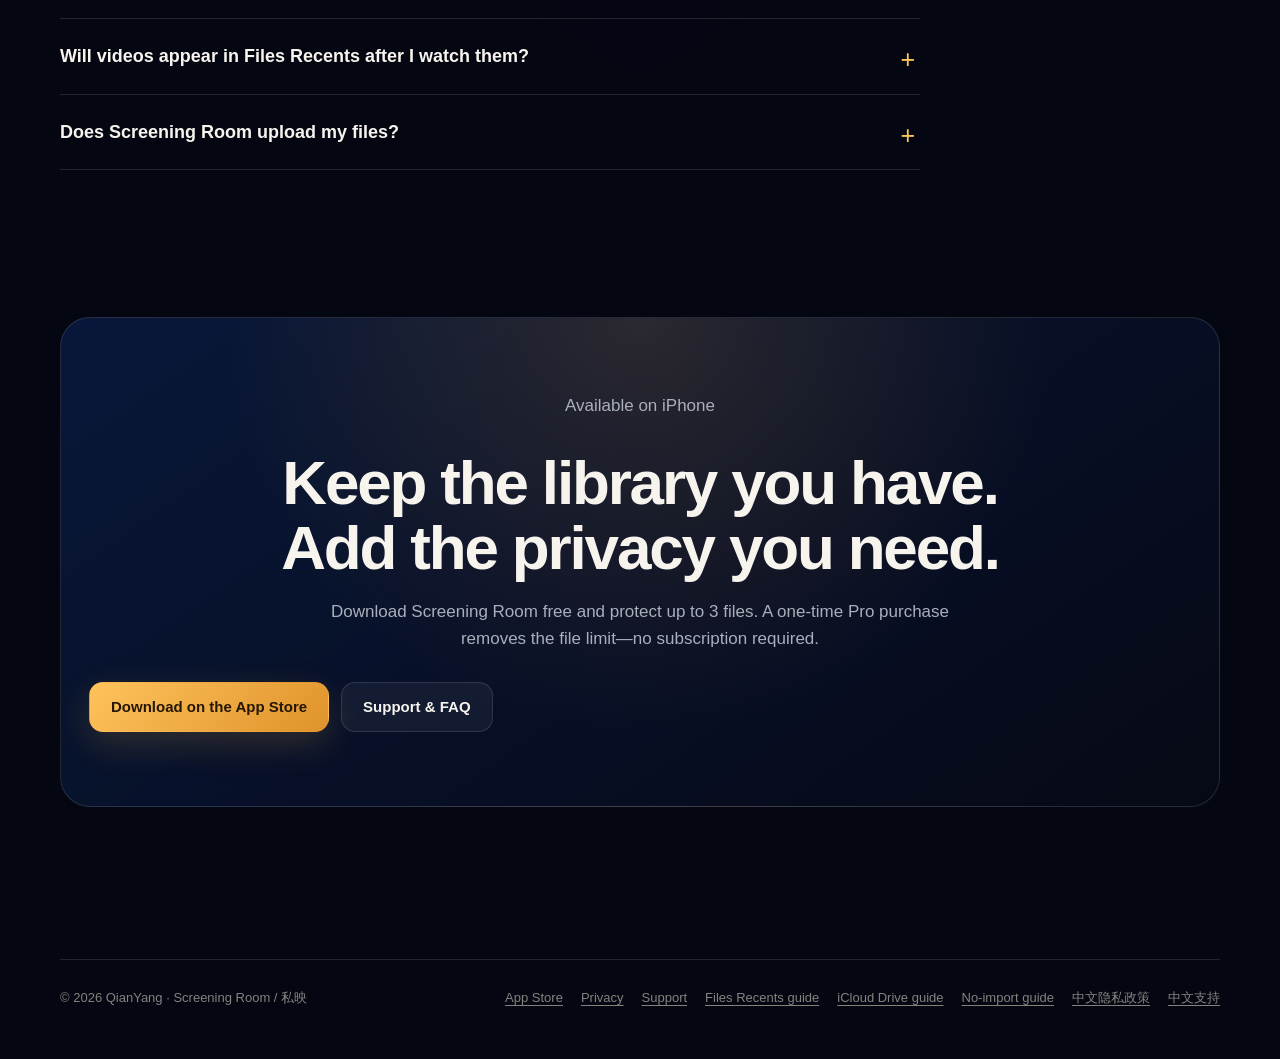
==== commit f1438075: "Add no-import private player guide" ====
--- a/index.html
+++ b/index.html
@@ -451,7 +451,7 @@
         <div class="section-head">
           <p class="kicker">A player, not a vault</p>
           <h2>Privacy without moving your library.</h2>
-          <p>Most private-video apps ask you to import everything into an isolated container. Screening Room makes protection part of the playback experience, so your storage organization remains yours.</p>
+          <p>Most private-video apps ask you to import everything into an isolated container. Screening Room makes protection part of the playback experience, so your storage organization remains yours. <a href="private-video-player-without-importing-files.html">Compare a video vault with Screening Room's storage-in-place workflow.</a></p>
         </div>
         <div class="feature-grid">
           <article class="feature-card">
@@ -538,7 +538,7 @@
         <div class="faq-list">
           <details>
             <summary>Does Screening Room import videos into a private vault?</summary>
-            <p>No. Screening Room is designed to encrypt and play files in the storage location you choose, rather than maintaining a separate media vault inside the app.</p>
+            <p>No. Screening Room is designed to encrypt and play files in the storage location you choose, rather than maintaining a separate media vault inside the app. <a href="private-video-player-without-importing-files.html">Read the private player without importing guide.</a></p>
           </details>
           <details>
             <summary>Can I use it with iCloud Drive or a NAS?</summary>
@@ -578,6 +578,7 @@
         <a href="support-en.html">Support</a>
         <a href="keep-private-videos-out-of-files-recents.html">Files Recents guide</a>
         <a href="protect-videos-stored-in-icloud-drive.html">iCloud Drive guide</a>
+        <a href="private-video-player-without-importing-files.html">No-import guide</a>
         <a href="privacy-zh.html" lang="zh-CN">中文隐私政策</a>
         <a href="support-zh.html" lang="zh-CN">中文支持</a>
       </div>
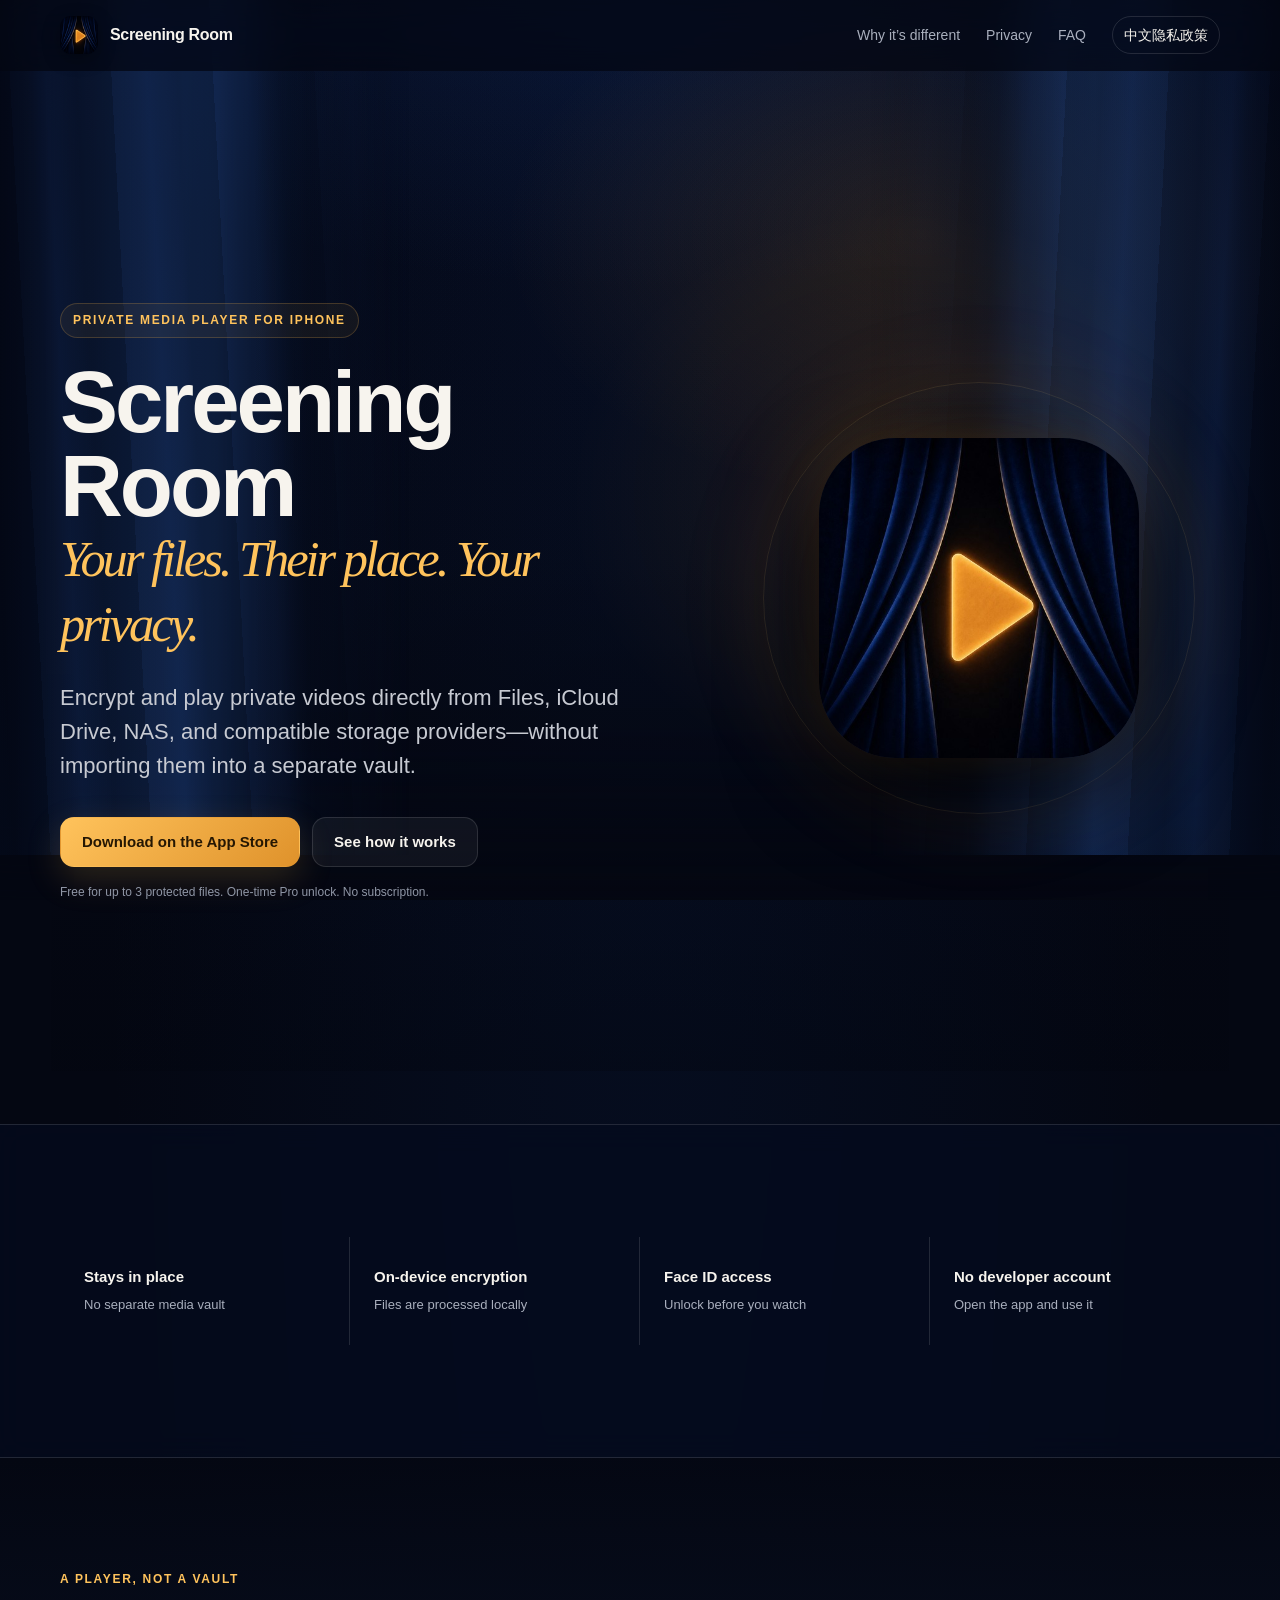
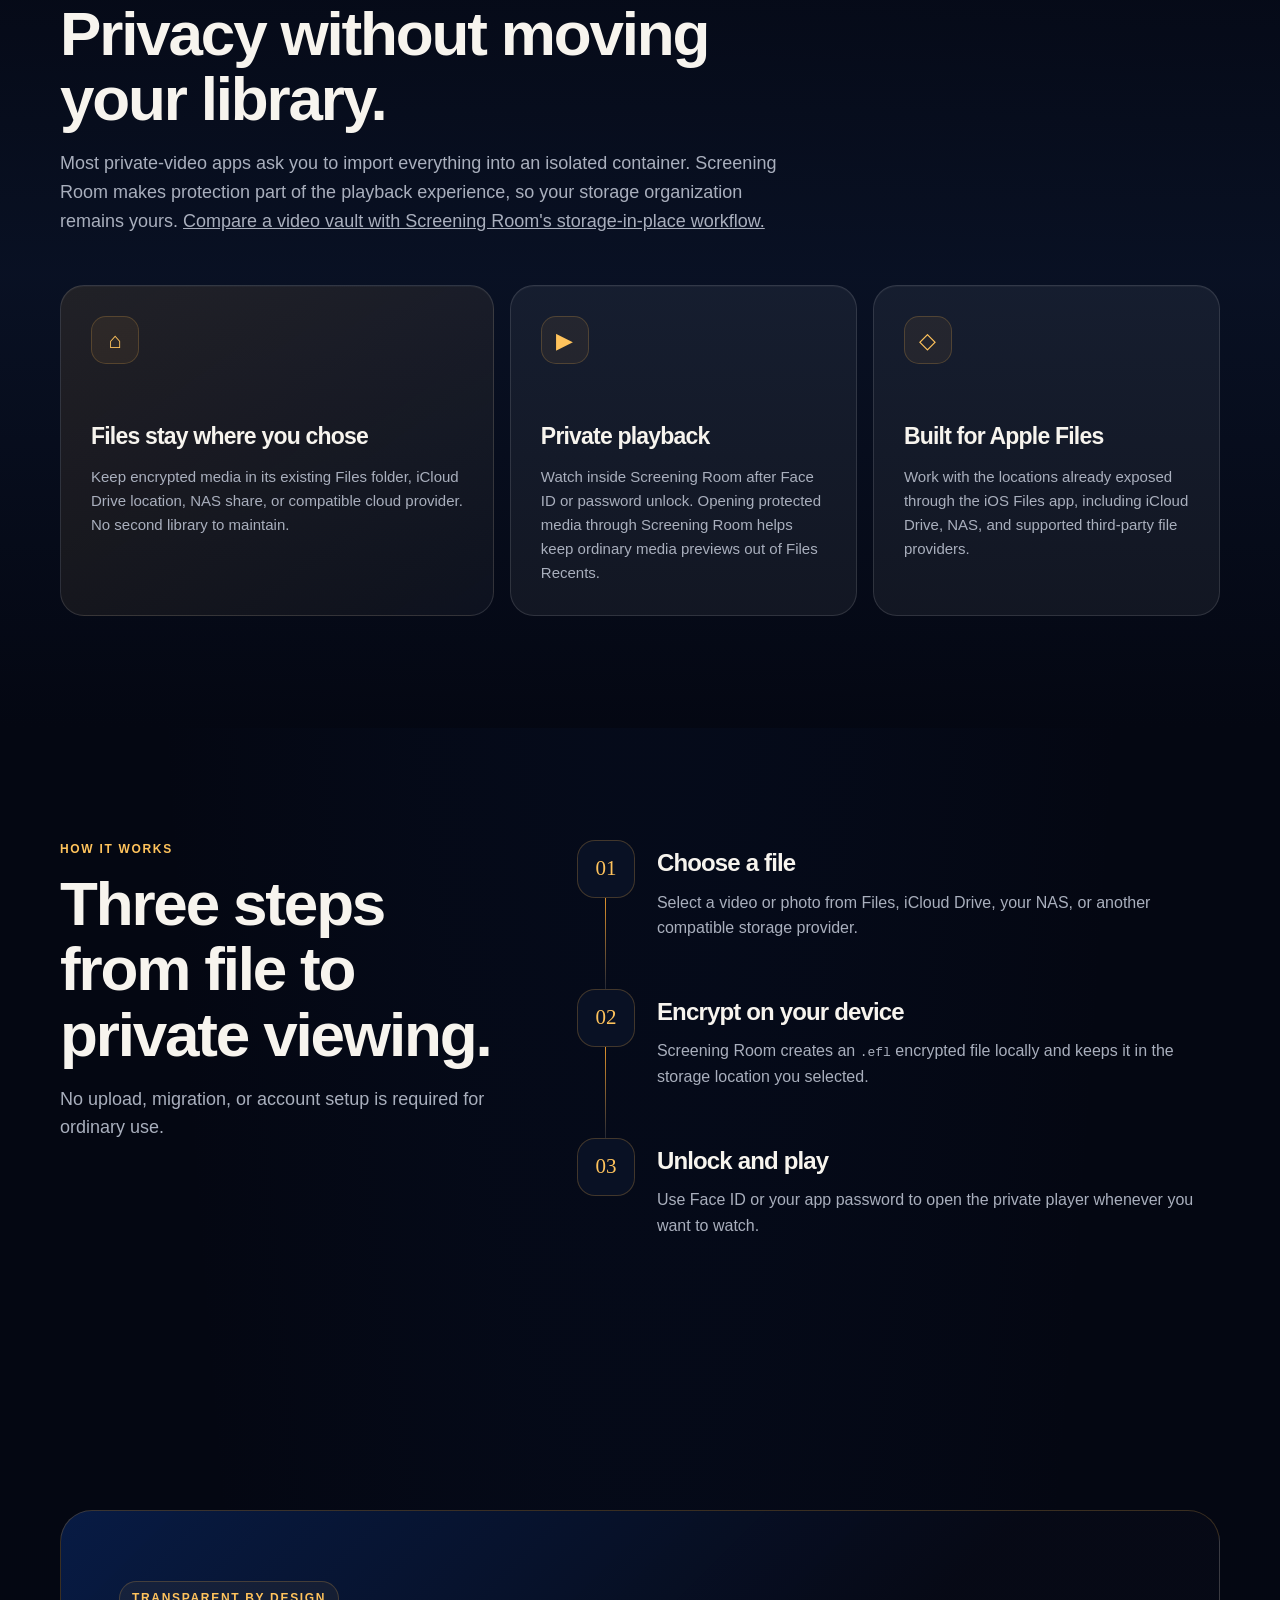
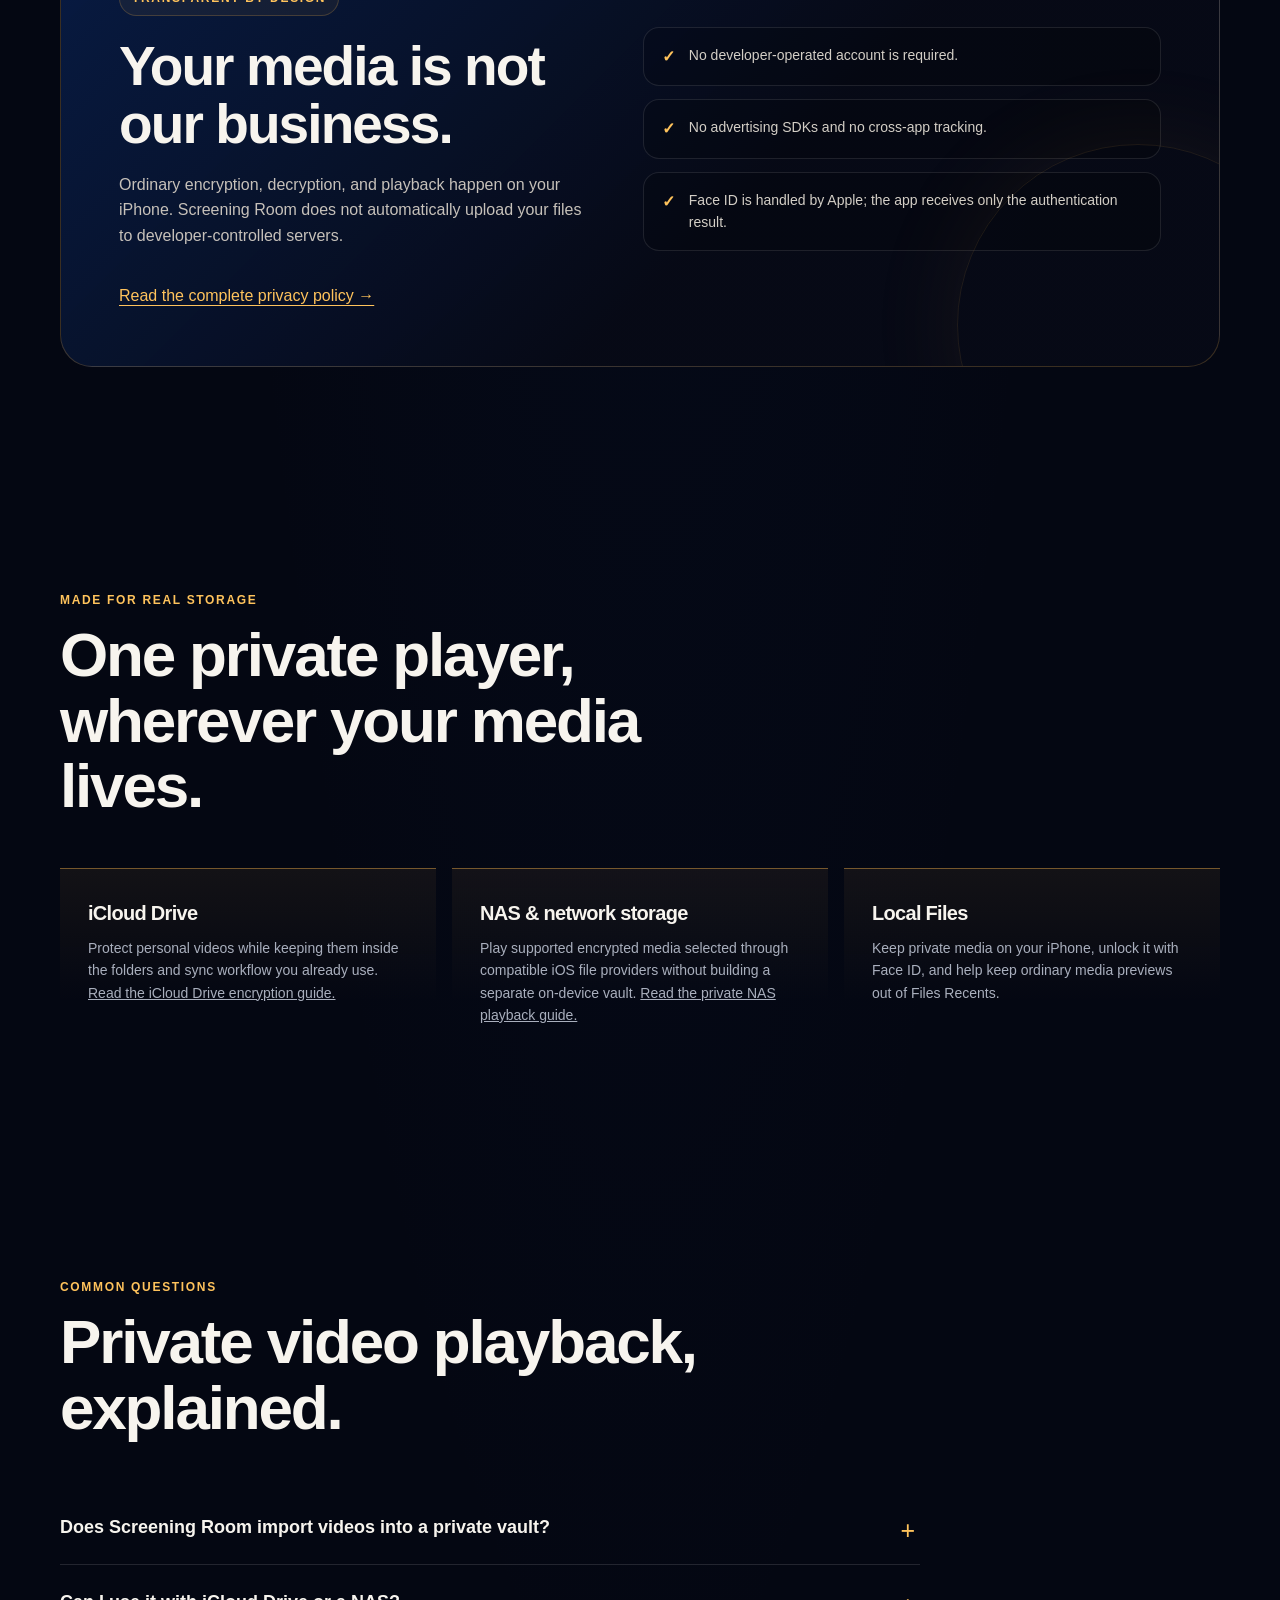
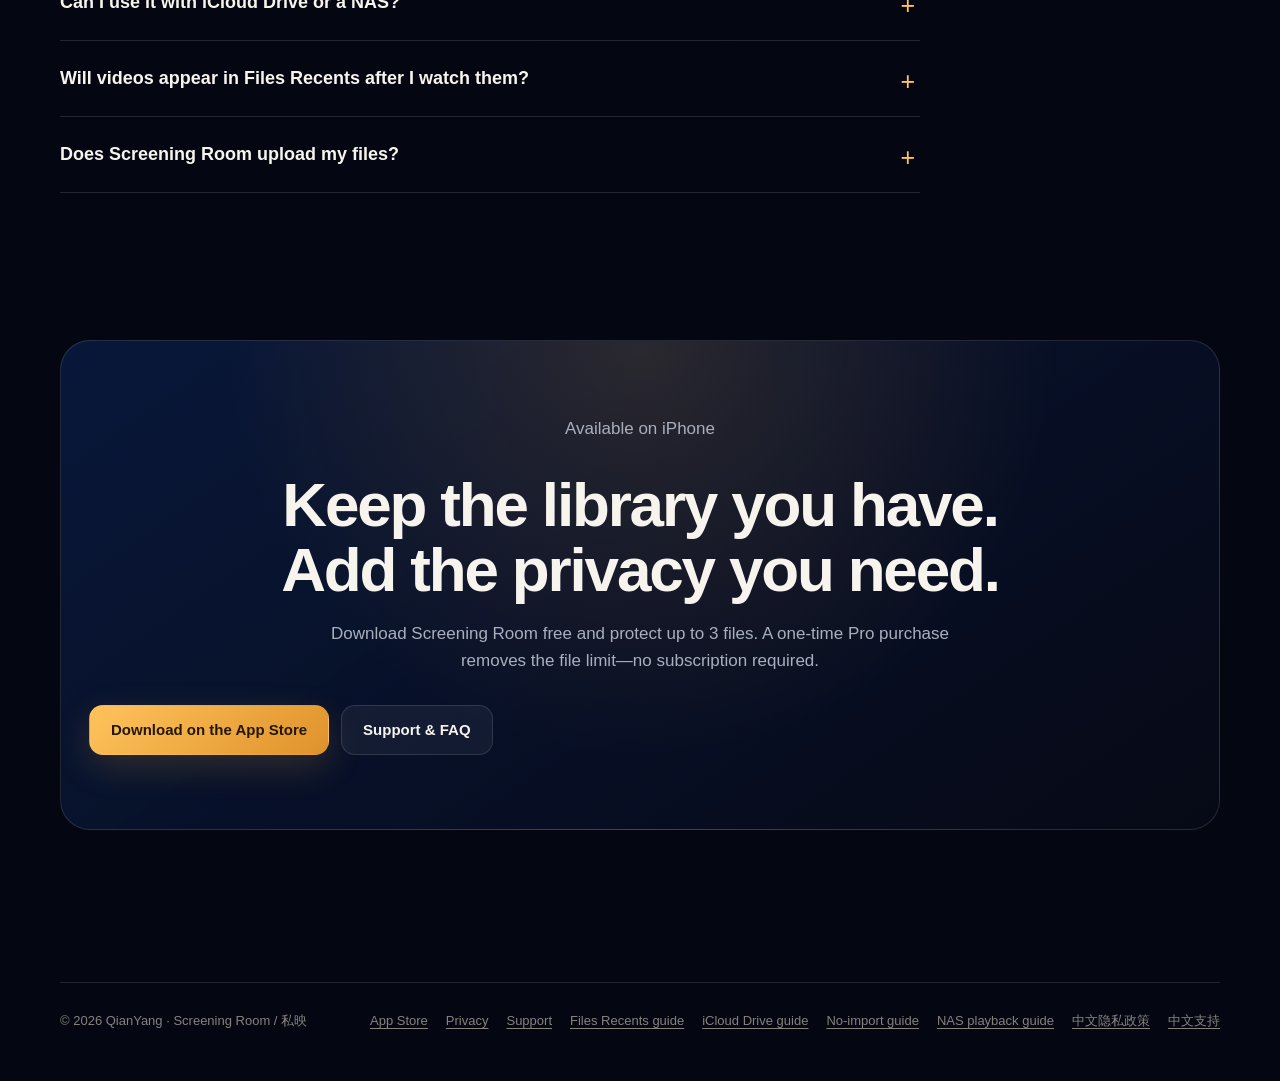
==== commit 5658685b: "Add private NAS playback guide" ====
--- a/index.html
+++ b/index.html
@@ -523,7 +523,7 @@
         </div>
         <div class="use-grid">
           <article class="use-card"><h3>iCloud Drive</h3><p>Protect personal videos while keeping them inside the folders and sync workflow you already use. <a href="protect-videos-stored-in-icloud-drive.html">Read the iCloud Drive encryption guide.</a></p></article>
-          <article class="use-card"><h3>NAS &amp; network storage</h3><p>Play supported encrypted media selected through compatible iOS file providers without building a separate on-device vault.</p></article>
+          <article class="use-card"><h3>NAS &amp; network storage</h3><p>Play supported encrypted media selected through compatible iOS file providers without building a separate on-device vault. <a href="play-protected-nas-videos-on-iphone.html">Read the private NAS playback guide.</a></p></article>
           <article class="use-card"><h3>Local Files</h3><p>Keep private media on your iPhone, unlock it with Face ID, and help keep ordinary media previews out of Files Recents.</p></article>
         </div>
       </div>
@@ -542,7 +542,7 @@
           </details>
           <details>
             <summary>Can I use it with iCloud Drive or a NAS?</summary>
-            <p>Yes. Screening Room works with user-selected locations exposed through the iOS Files system, including iCloud Drive, NAS connections, and compatible third-party file providers. <a href="protect-videos-stored-in-icloud-drive.html">Learn how to protect videos stored in iCloud Drive.</a></p>
+            <p>Yes. Screening Room works with user-selected locations exposed through the iOS Files system, including iCloud Drive, NAS connections, and compatible third-party file providers. <a href="protect-videos-stored-in-icloud-drive.html">Learn how to protect videos stored in iCloud Drive</a>, or <a href="play-protected-nas-videos-on-iphone.html">read the private NAS playback guide.</a></p>
           </details>
           <details>
             <summary>Will videos appear in Files Recents after I watch them?</summary>
@@ -579,6 +579,7 @@
         <a href="keep-private-videos-out-of-files-recents.html">Files Recents guide</a>
         <a href="protect-videos-stored-in-icloud-drive.html">iCloud Drive guide</a>
         <a href="private-video-player-without-importing-files.html">No-import guide</a>
+        <a href="play-protected-nas-videos-on-iphone.html">NAS playback guide</a>
         <a href="privacy-zh.html" lang="zh-CN">中文隐私政策</a>
         <a href="support-zh.html" lang="zh-CN">中文支持</a>
       </div>
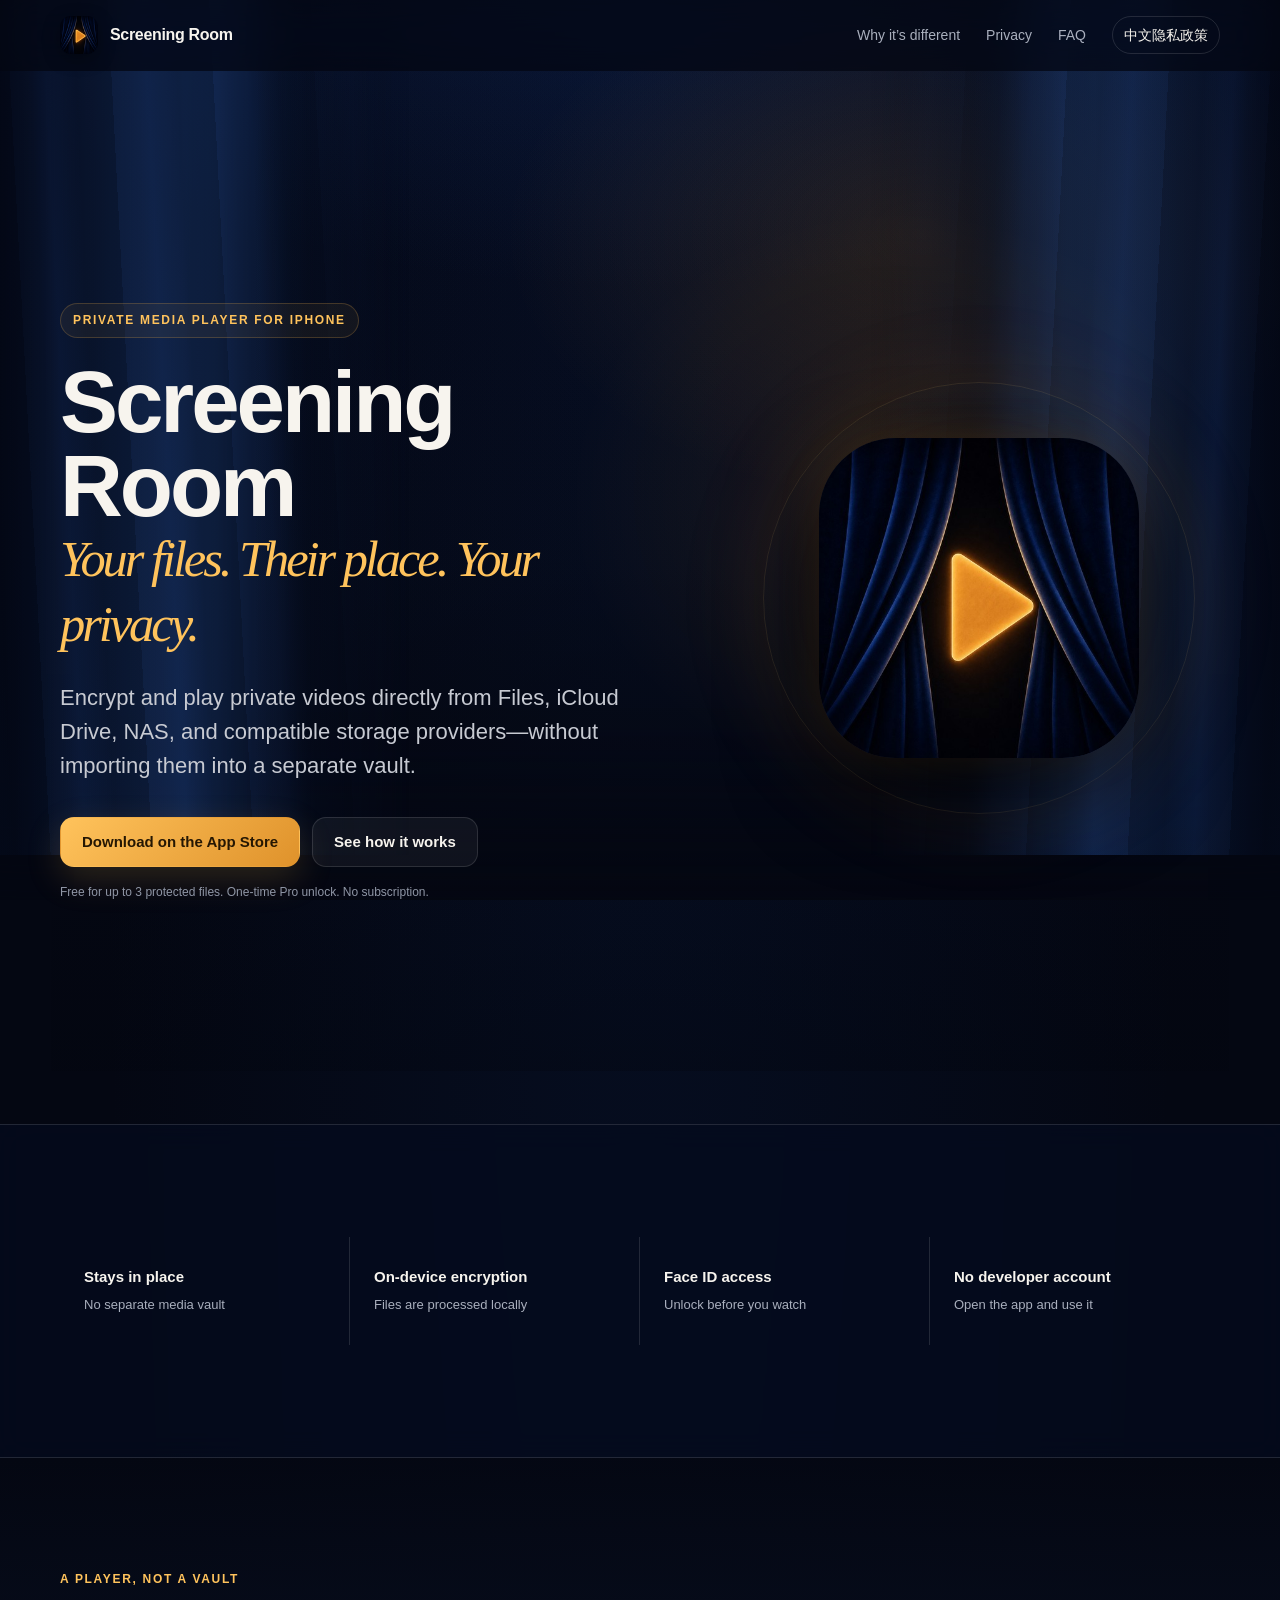
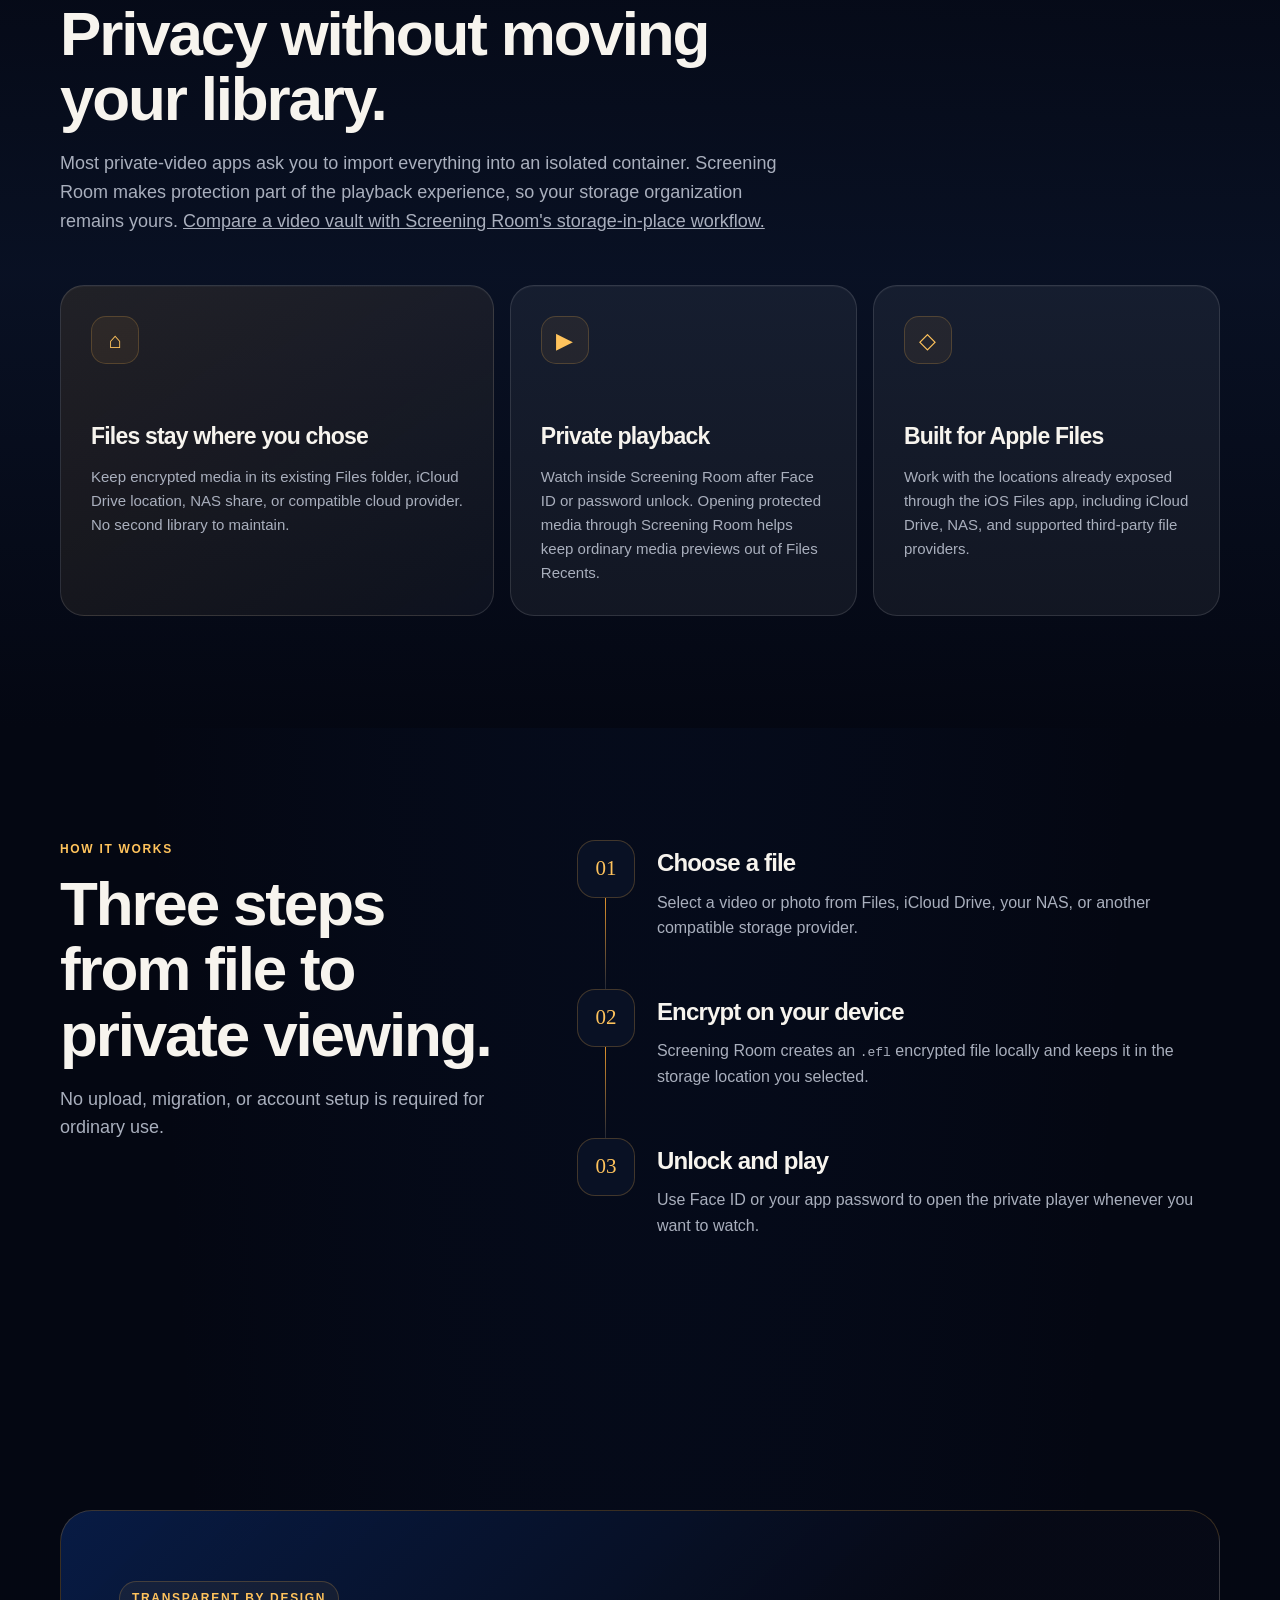
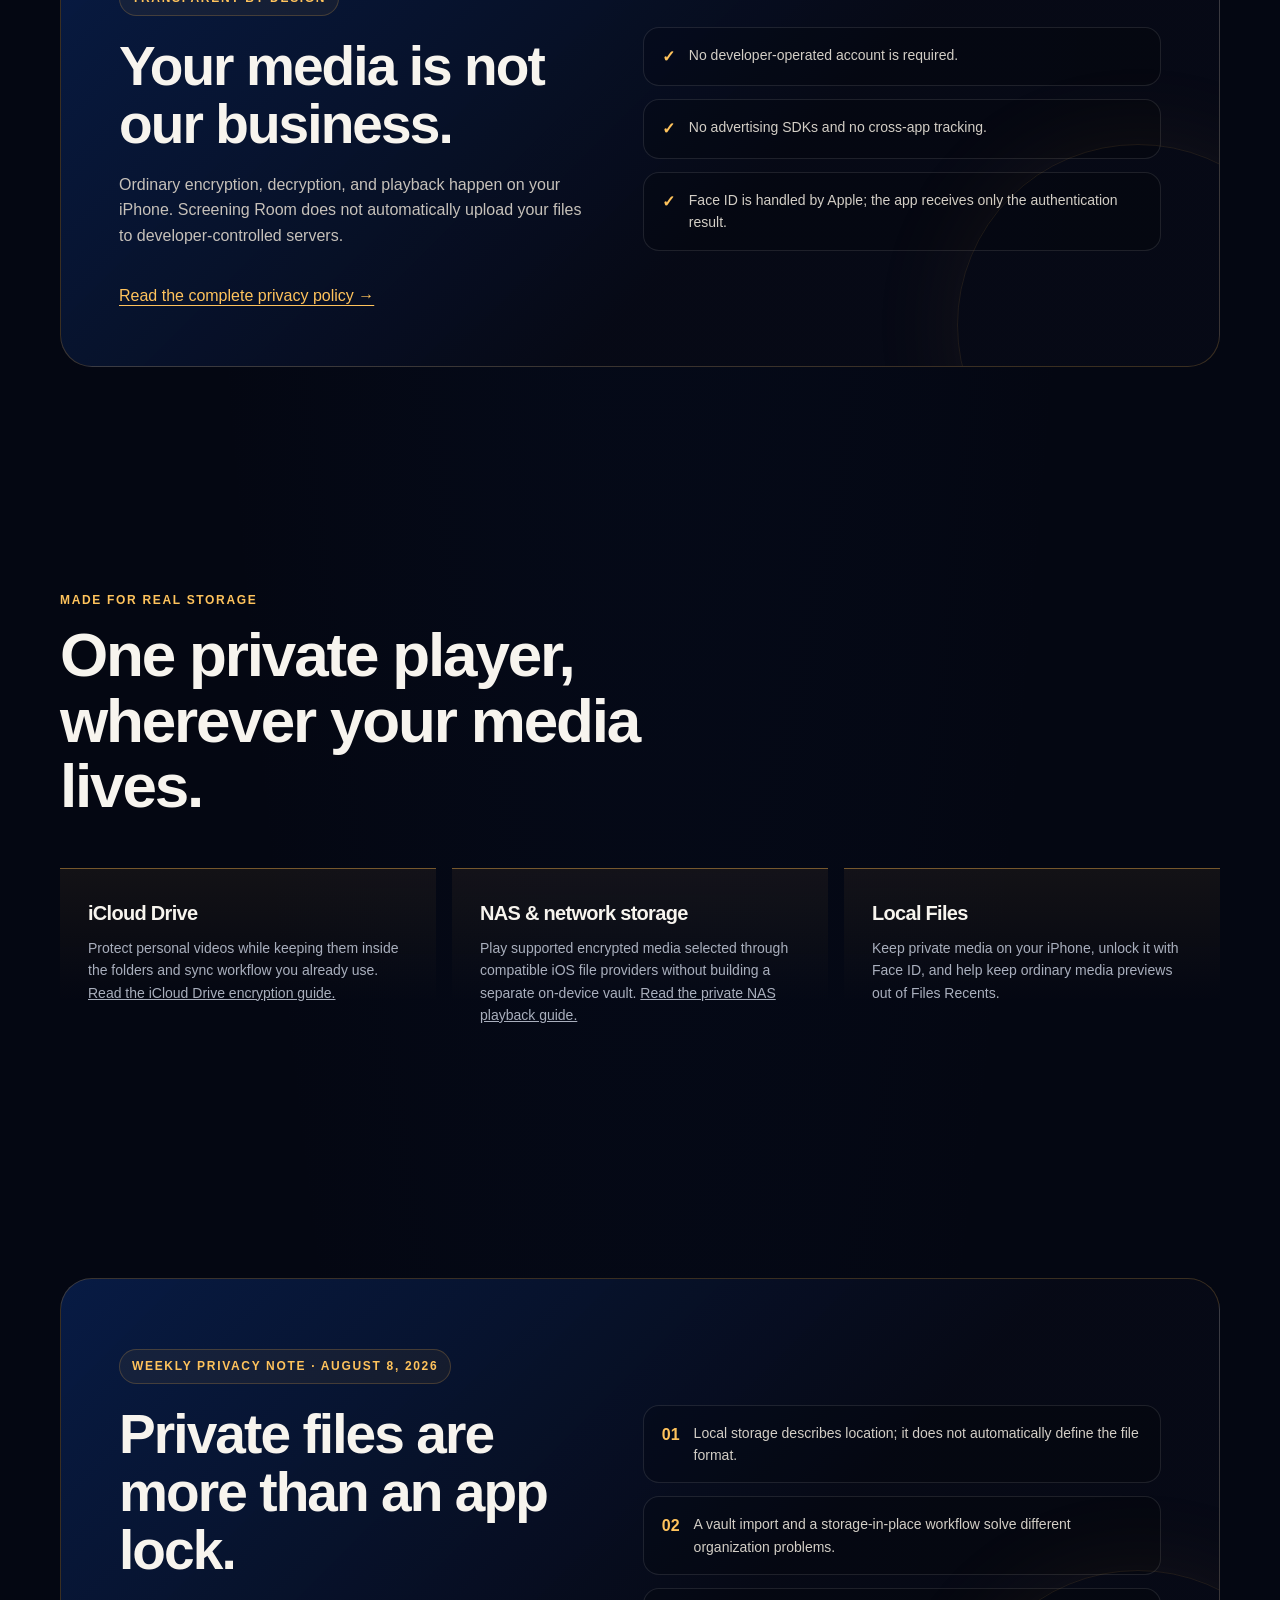
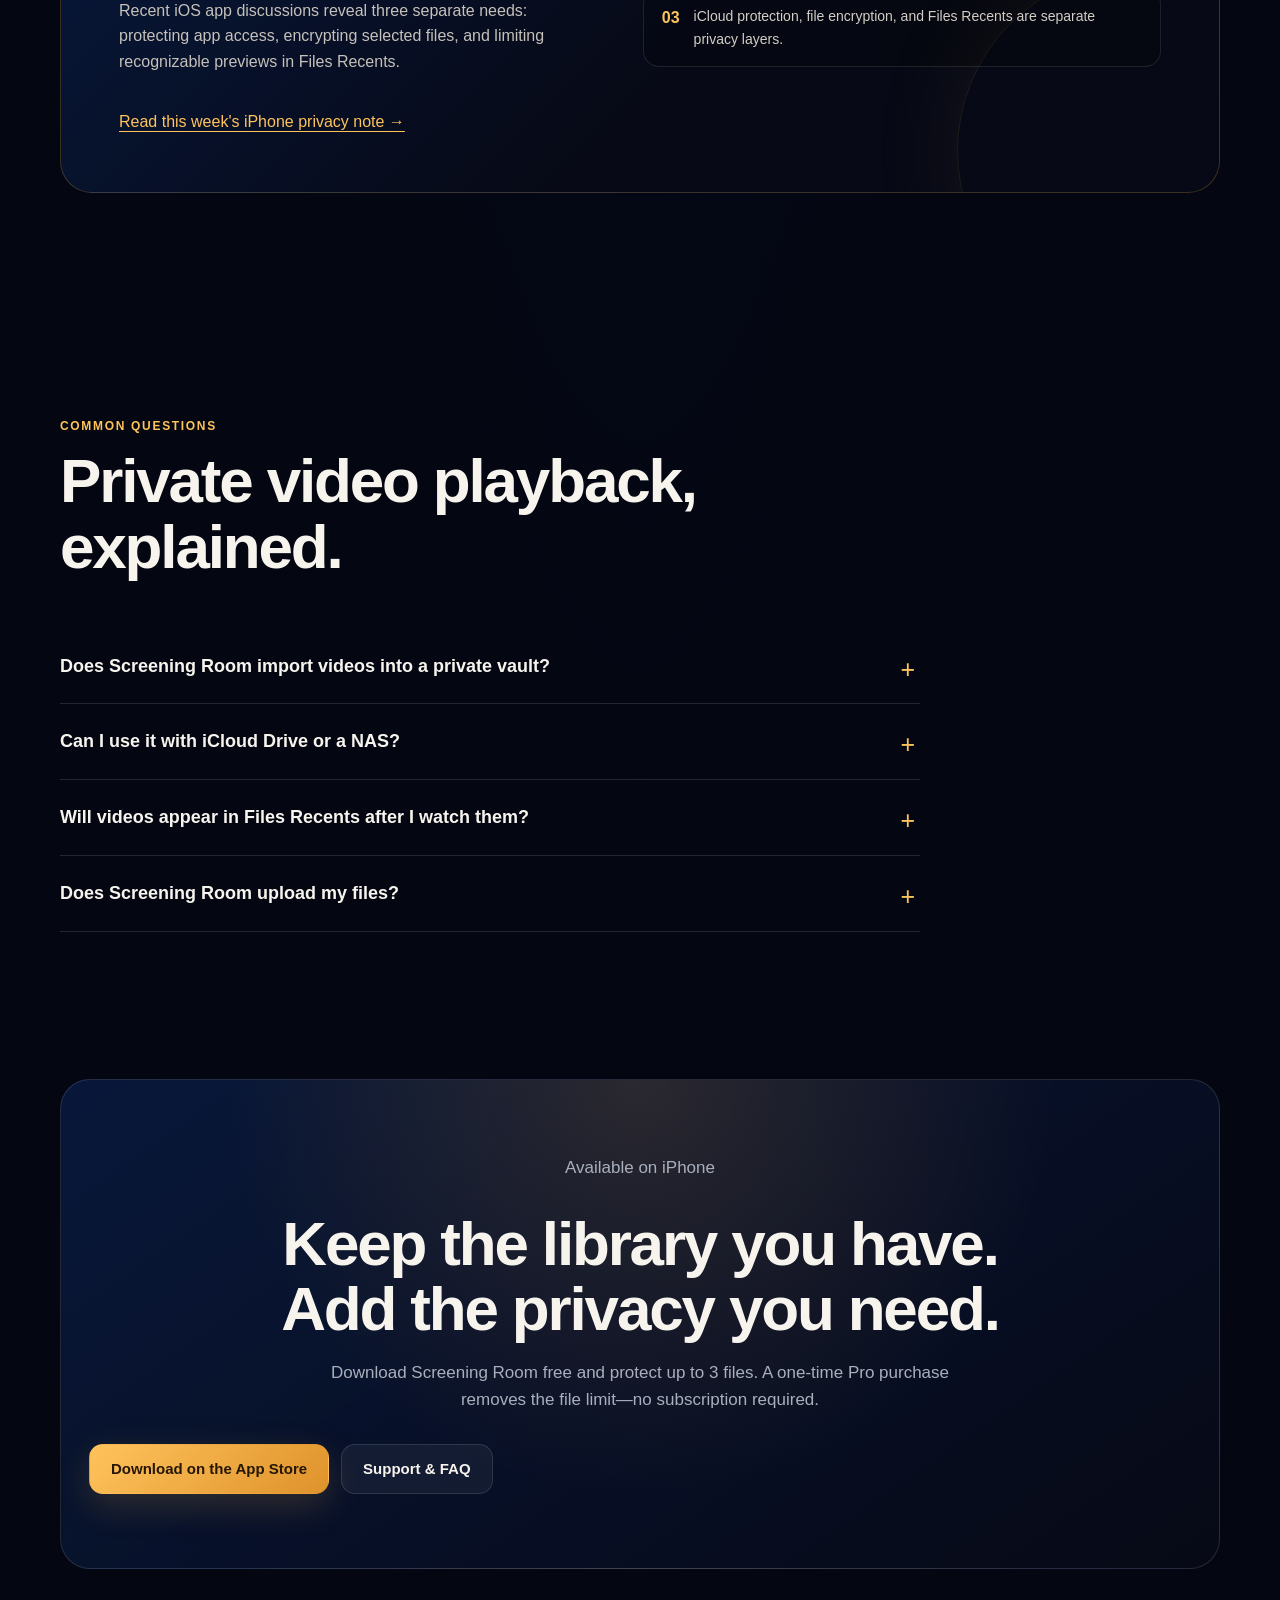
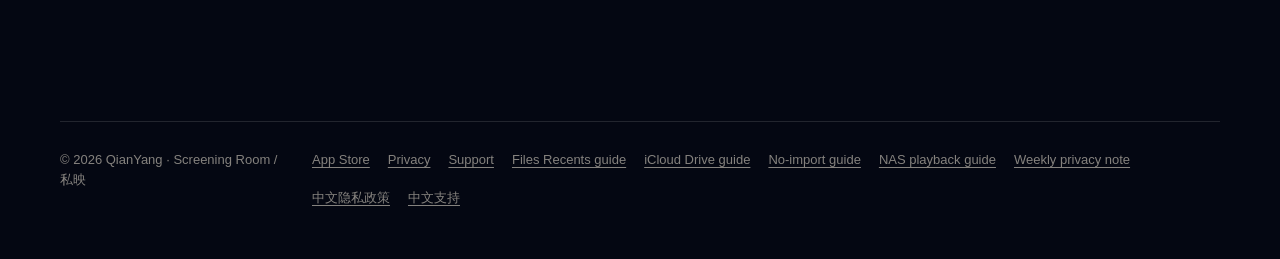
==== commit 425fdc4d: "Add weekly iPhone privacy note" ====
--- a/index.html
+++ b/index.html
@@ -529,6 +529,24 @@
       </div>
     </section>
 
+    <section aria-labelledby="weekly-note-title">
+      <div class="wrap">
+        <div class="privacy-panel">
+          <div>
+            <p class="eyebrow">Weekly privacy note · August 8, 2026</p>
+            <h2 id="weekly-note-title">Private files are more than an app lock.</h2>
+            <p class="intro">Recent iOS app discussions reveal three separate needs: protecting app access, encrypting selected files, and limiting recognizable previews in Files Recents.</p>
+            <a class="privacy-link" href="private-files-iphone-encryption-vaults-files-recents.html">Read this week's iPhone privacy note →</a>
+          </div>
+          <div class="facts">
+            <div class="fact"><span class="check" aria-hidden="true">01</span><p>Local storage describes location; it does not automatically define the file format.</p></div>
+            <div class="fact"><span class="check" aria-hidden="true">02</span><p>A vault import and a storage-in-place workflow solve different organization problems.</p></div>
+            <div class="fact"><span class="check" aria-hidden="true">03</span><p>iCloud protection, file encryption, and Files Recents are separate privacy layers.</p></div>
+          </div>
+        </div>
+      </div>
+    </section>
+
     <section id="faq" aria-labelledby="faq-title">
       <div class="wrap">
         <div class="section-head">
@@ -580,6 +598,7 @@
         <a href="protect-videos-stored-in-icloud-drive.html">iCloud Drive guide</a>
         <a href="private-video-player-without-importing-files.html">No-import guide</a>
         <a href="play-protected-nas-videos-on-iphone.html">NAS playback guide</a>
+        <a href="private-files-iphone-encryption-vaults-files-recents.html">Weekly privacy note</a>
         <a href="privacy-zh.html" lang="zh-CN">中文隐私政策</a>
         <a href="support-zh.html" lang="zh-CN">中文支持</a>
       </div>
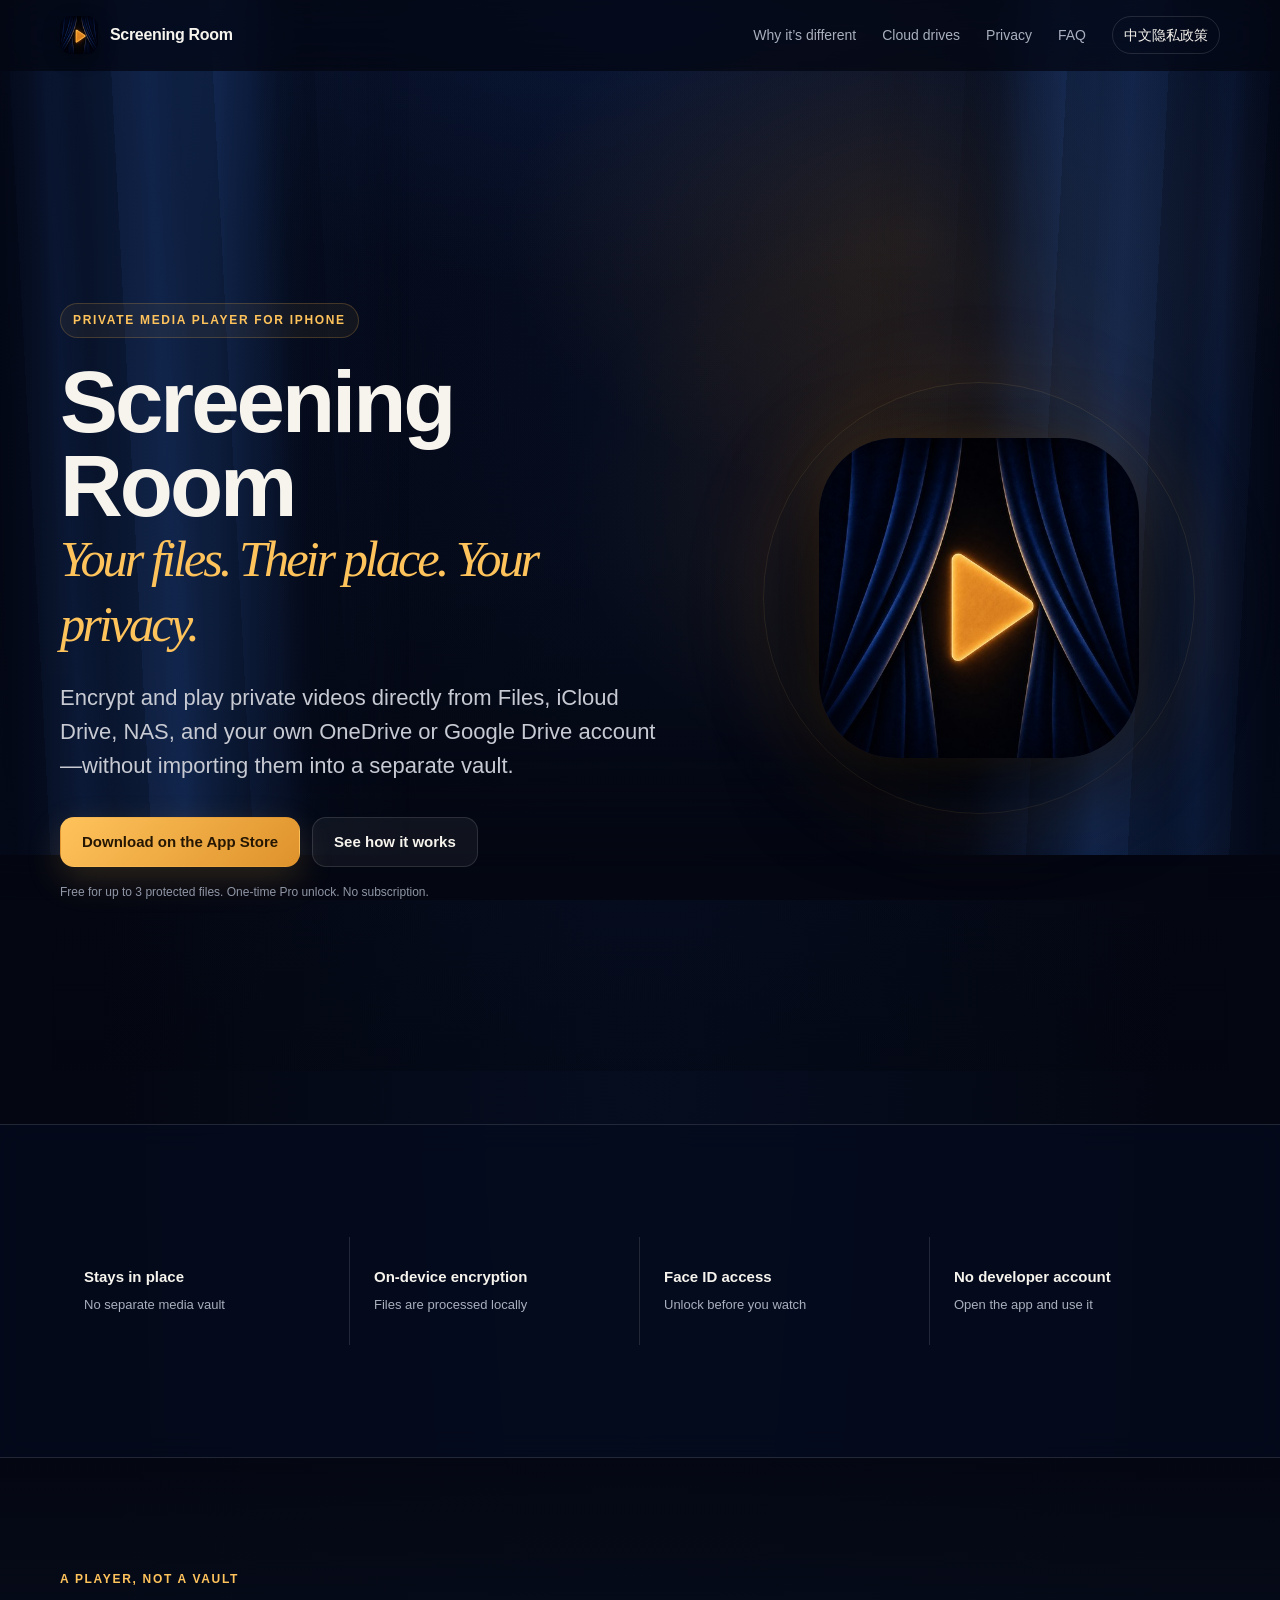
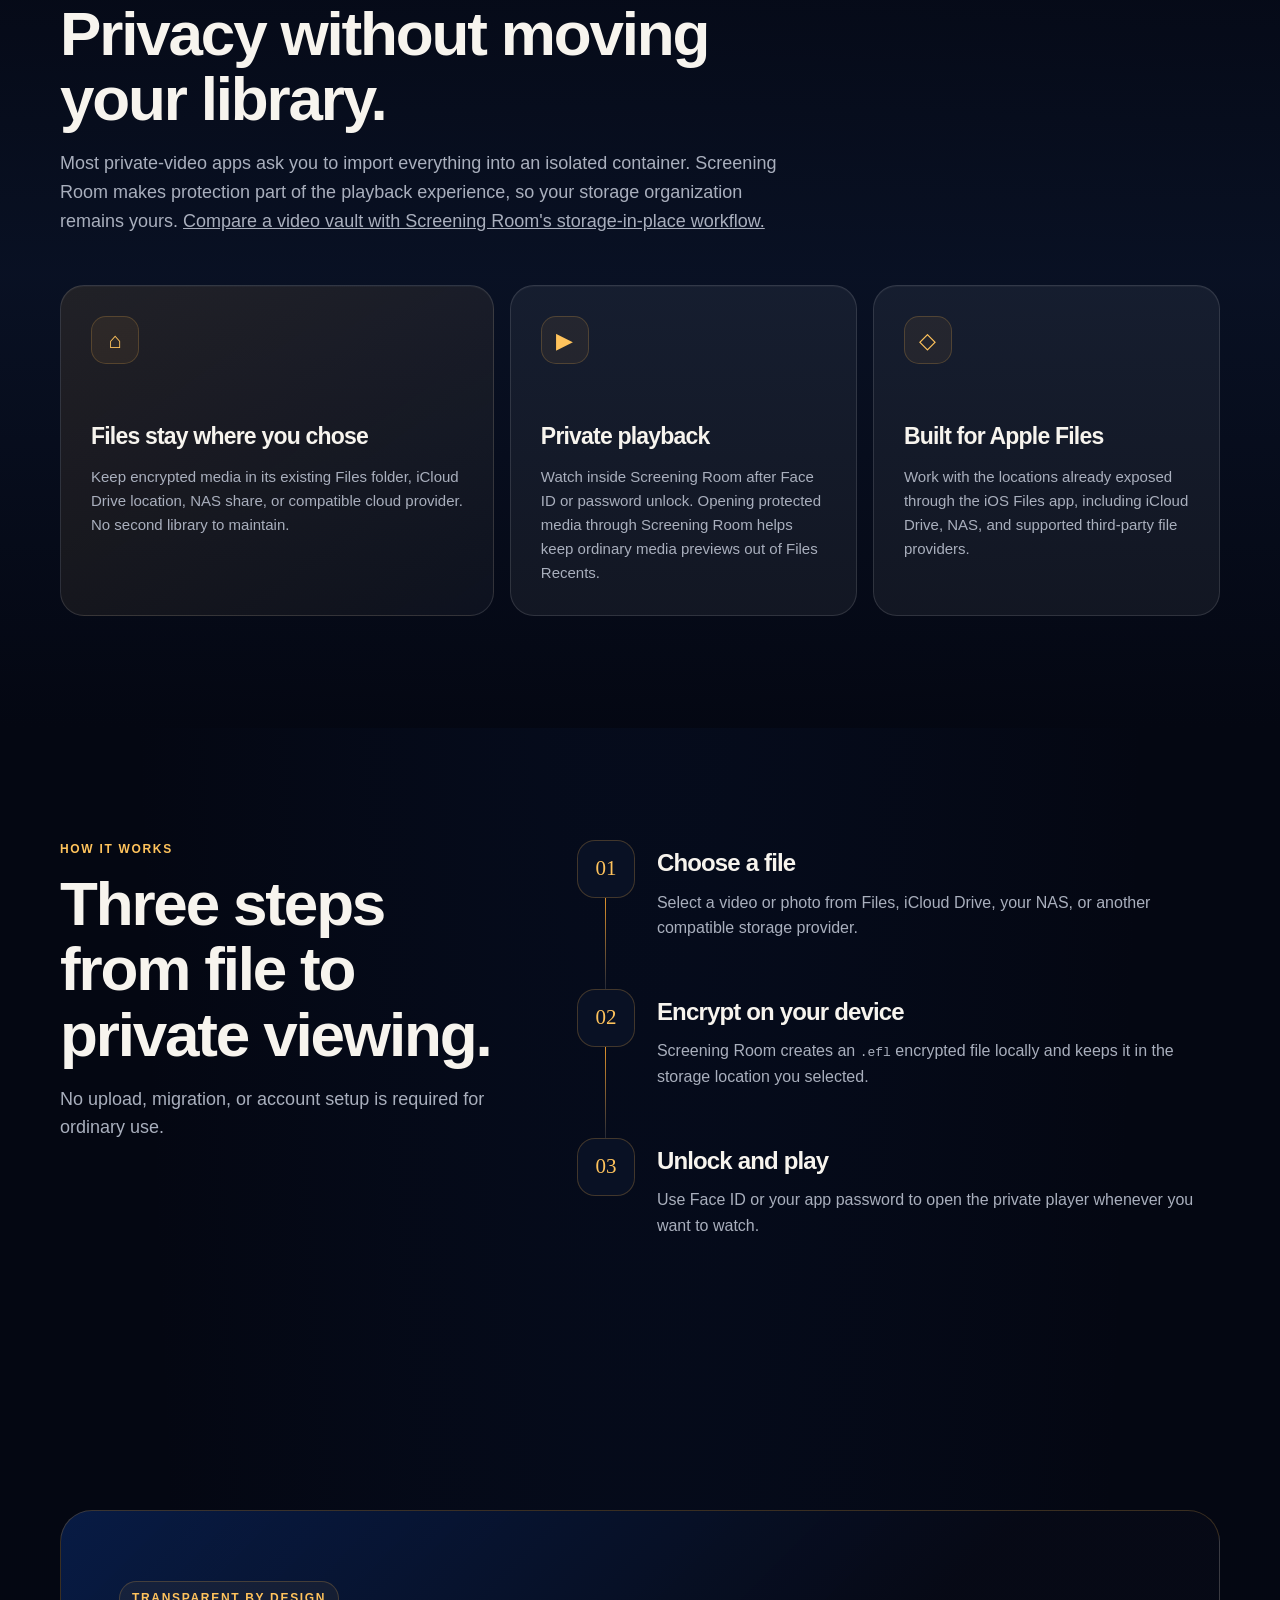
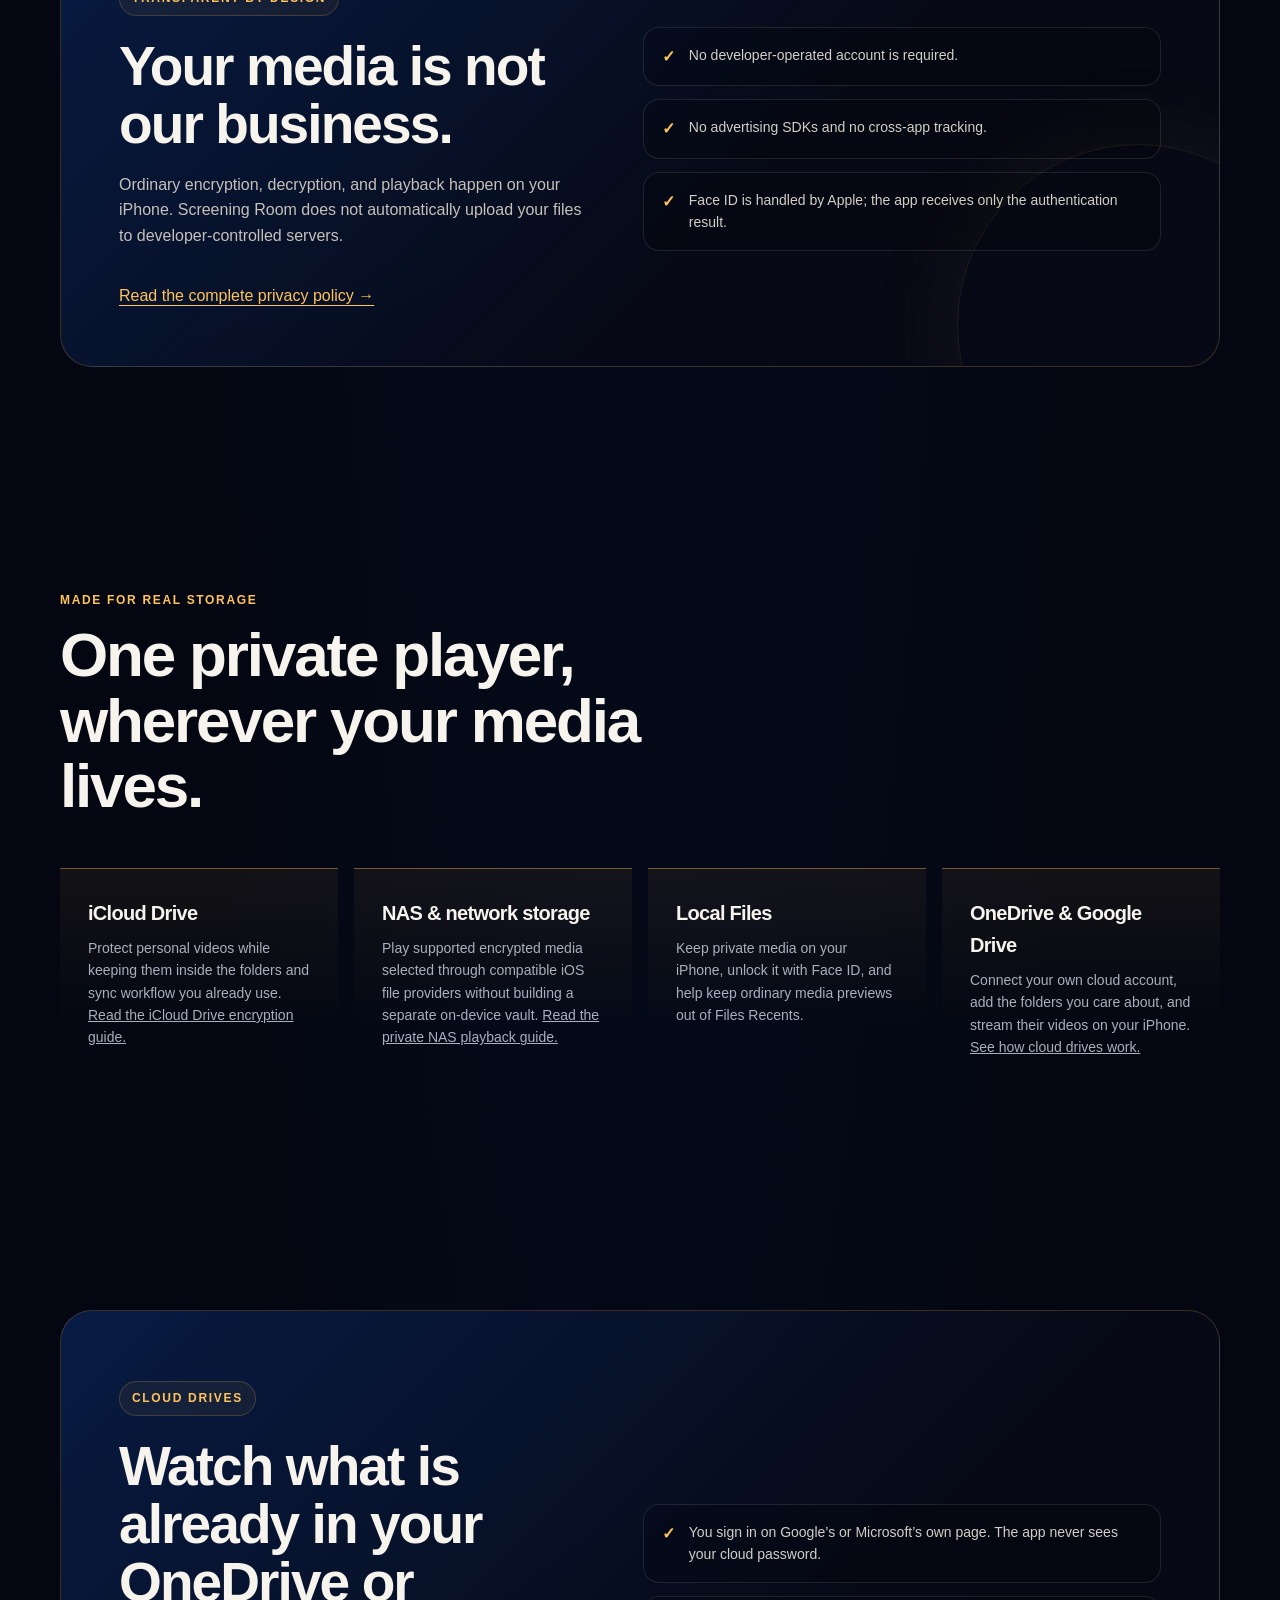
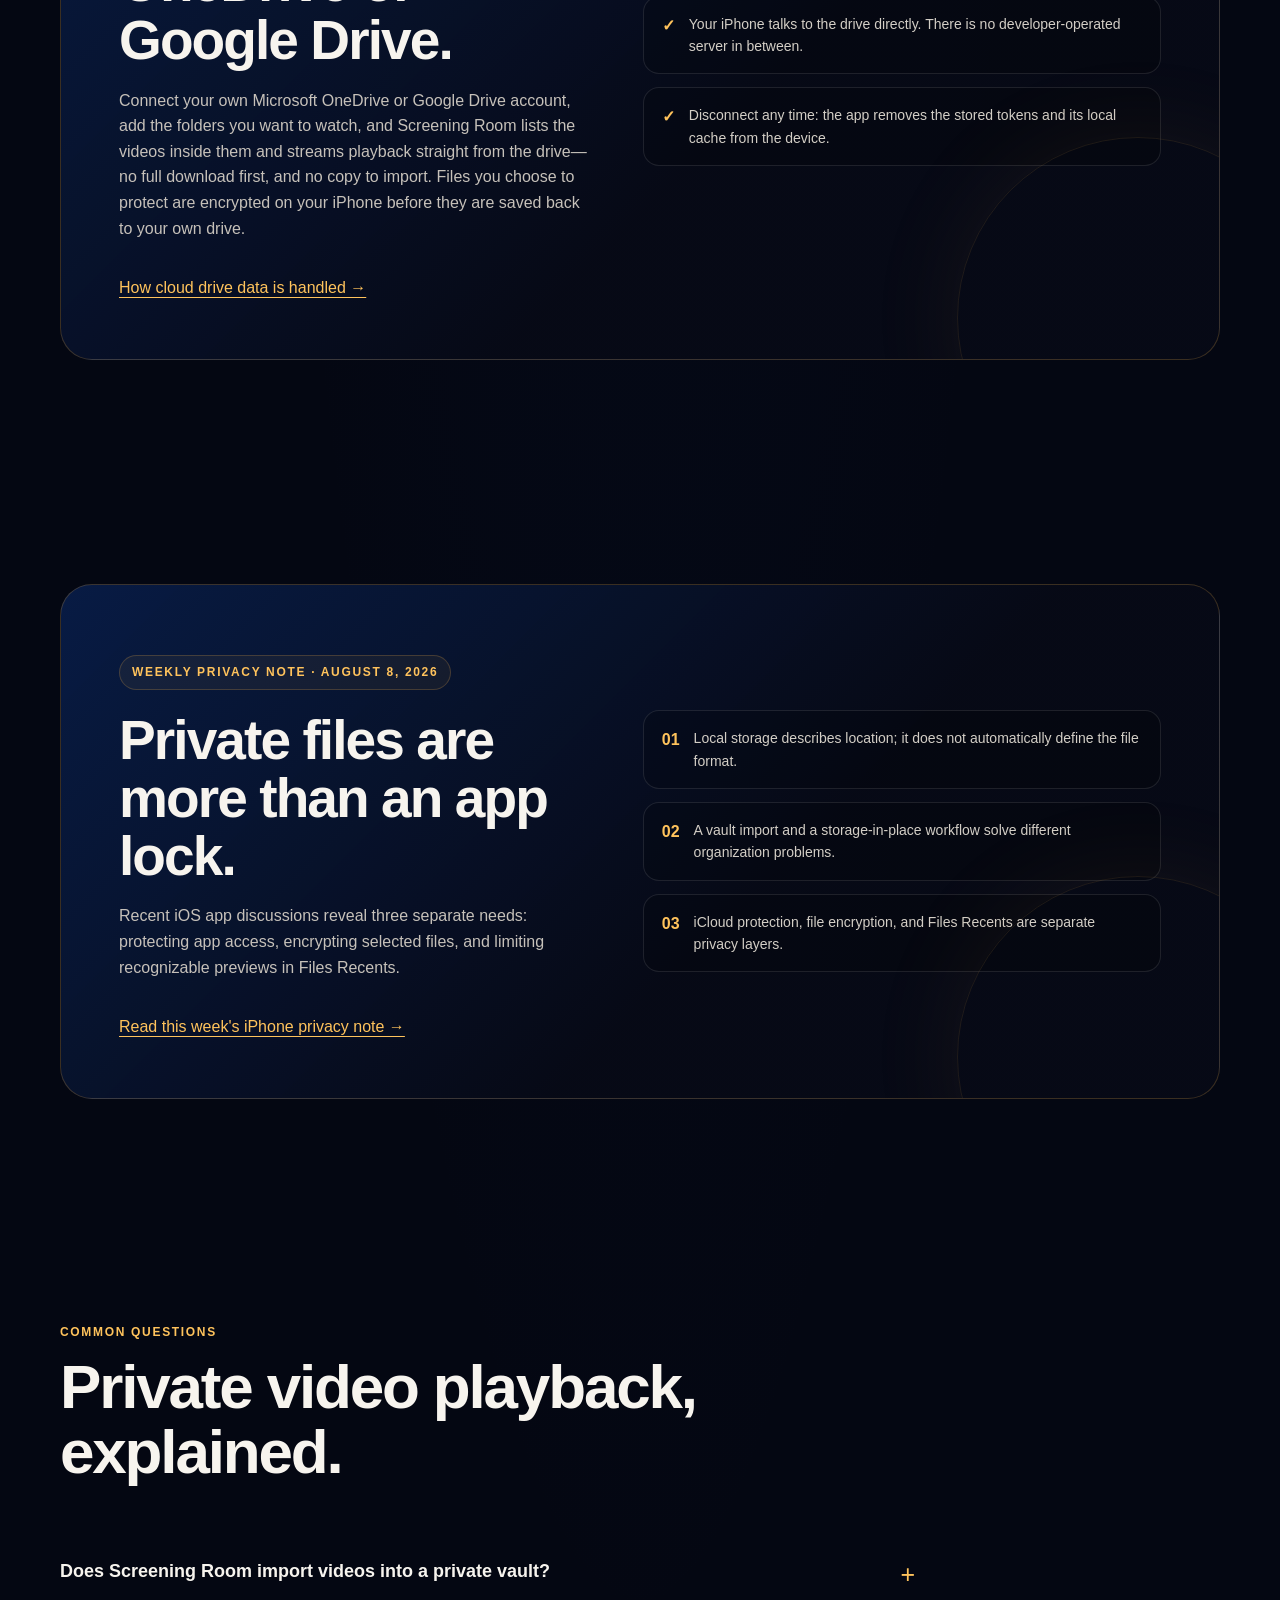
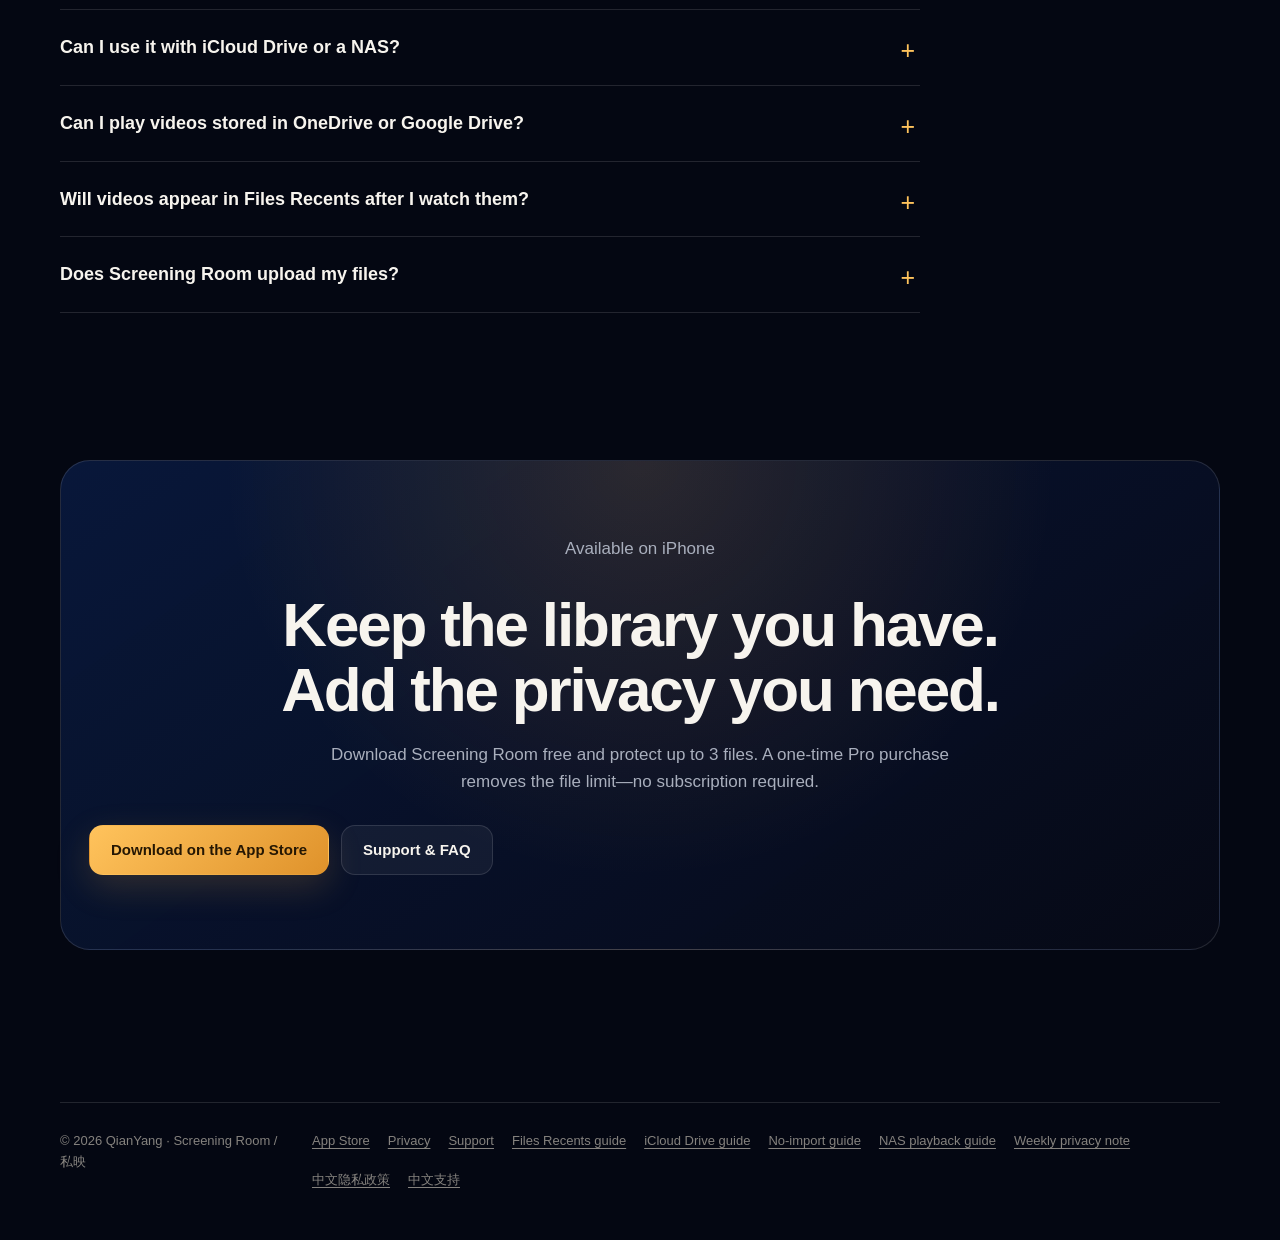
==== commit 3ee4ab1d: "首页加入云盘功能介绍（OneDrive 与 Google Drive） 为 Google OAuth 品牌审核补齐首页对该功能的说明：新增 #cloud 版块（连接自己的 云盘账户、添加文件夹、直接串" ====
--- a/index.html
+++ b/index.html
@@ -3,7 +3,7 @@
 <head>
   <meta charset="utf-8">
   <meta name="viewport" content="width=device-width, initial-scale=1, viewport-fit=cover">
-  <meta name="description" content="Screening Room encrypts and plays private videos on iPhone from Files, iCloud Drive, NAS, and compatible providers—without a separate vault.">
+  <meta name="description" content="Screening Room encrypts and plays private videos on iPhone from Files, iCloud Drive, NAS, OneDrive, and Google Drive—without a separate vault.">
   <meta name="robots" content="index,follow,max-image-preview:large,max-snippet:-1,max-video-preview:-1">
   <meta name="theme-color" content="#050811">
   <link rel="canonical" href="https://luckycamilleyq.github.io/screening-room-site/">
@@ -14,7 +14,7 @@
   <meta property="og:type" content="website">
   <meta property="og:site_name" content="Screening Room">
   <meta property="og:title" content="Screening Room — Private Media Player for iPhone">
-  <meta property="og:description" content="Encrypt and play private videos where they already live—in Files, iCloud Drive, NAS, and compatible storage providers.">
+  <meta property="og:description" content="Encrypt and play private videos where they already live—in Files, iCloud Drive, NAS, OneDrive, and Google Drive.">
   <meta property="og:url" content="https://luckycamilleyq.github.io/screening-room-site/">
   <meta property="og:image" content="https://luckycamilleyq.github.io/screening-room-site/app-icon-512.jpg">
   <meta property="og:image:width" content="512">
@@ -23,7 +23,7 @@
 
   <meta name="twitter:card" content="summary">
   <meta name="twitter:title" content="Screening Room — Private Media Player for iPhone">
-  <meta name="twitter:description" content="Encrypt and play private videos from Files, iCloud Drive, NAS, and compatible storage providers without a separate vault.">
+  <meta name="twitter:description" content="Encrypt and play private videos from Files, iCloud Drive, NAS, OneDrive, and Google Drive without a separate vault.">
   <meta name="twitter:image" content="https://luckycamilleyq.github.io/screening-room-site/app-icon-512.jpg">
   <meta name="twitter:image:alt" content="Screening Room app icon with blue theater curtains and an amber play button">
 
@@ -36,7 +36,7 @@
       "Screening Room — Private Media Player",
       "私映"
     ],
-    "description": "A private media player for iPhone that encrypts and plays videos directly from Files, iCloud Drive, NAS, and compatible storage providers without importing them into a separate vault.",
+    "description": "A private media player for iPhone that encrypts and plays videos directly from Files, iCloud Drive, NAS, and connected OneDrive or Google Drive accounts, without importing them into a separate vault.",
     "applicationCategory": "MultimediaApplication",
     "operatingSystem": "iOS",
     "availableOnDevice": "iPhone",
@@ -323,7 +323,7 @@
     .fact p { margin: 0; color: #d3cec6; font-size: 14px; }
     .privacy-link { display: inline-block; margin-top: 18px; color: var(--gold-light); text-underline-offset: 4px; }
 
-    .use-grid { display: grid; grid-template-columns: repeat(3, 1fr); gap: 16px; }
+    .use-grid { display: grid; grid-template-columns: repeat(auto-fit, minmax(238px, 1fr)); gap: 16px; }
     .use-card { padding: 28px; border-top: 1px solid rgba(212,154,67,.55); background: linear-gradient(180deg, rgba(212,154,67,.07), transparent 72%); }
     .use-card h3 { margin-bottom: 8px; font-size: 20px; }
     .use-card p { margin: 0; color: var(--muted); font-size: 14px; }
@@ -409,6 +409,7 @@
       </a>
       <div class="nav-links">
         <a href="#why">Why it’s different</a>
+        <a href="#cloud">Cloud drives</a>
         <a href="#privacy">Privacy</a>
         <a href="#faq">FAQ</a>
         <a class="language" href="privacy-zh.html" lang="zh-CN">中文隐私政策</a>
@@ -422,7 +423,7 @@
         <div class="hero-content">
           <div class="eyebrow">Private media player for iPhone</div>
           <h1>Screening Room <span>Your files. Their place. Your privacy.</span></h1>
-          <p class="hero-copy">Encrypt and play private videos directly from Files, iCloud Drive, NAS, and compatible storage providers—without importing them into a separate vault.</p>
+          <p class="hero-copy">Encrypt and play private videos directly from Files, iCloud Drive, NAS, and your own OneDrive or Google Drive account—without importing them into a separate vault.</p>
           <div class="actions">
             <a class="button primary" href="https://apps.apple.com/us/app/screening-room/id6792022324" aria-label="Download Screening Room on the App Store">
               Download on the App Store
@@ -525,6 +526,25 @@
           <article class="use-card"><h3>iCloud Drive</h3><p>Protect personal videos while keeping them inside the folders and sync workflow you already use. <a href="protect-videos-stored-in-icloud-drive.html">Read the iCloud Drive encryption guide.</a></p></article>
           <article class="use-card"><h3>NAS &amp; network storage</h3><p>Play supported encrypted media selected through compatible iOS file providers without building a separate on-device vault. <a href="play-protected-nas-videos-on-iphone.html">Read the private NAS playback guide.</a></p></article>
           <article class="use-card"><h3>Local Files</h3><p>Keep private media on your iPhone, unlock it with Face ID, and help keep ordinary media previews out of Files Recents.</p></article>
+          <article class="use-card"><h3>OneDrive &amp; Google Drive</h3><p>Connect your own cloud account, add the folders you care about, and stream their videos on your iPhone. <a href="#cloud">See how cloud drives work.</a></p></article>
+        </div>
+      </div>
+    </section>
+
+    <section id="cloud" aria-labelledby="cloud-title">
+      <div class="wrap">
+        <div class="privacy-panel">
+          <div>
+            <p class="eyebrow">Cloud drives</p>
+            <h2 id="cloud-title">Watch what is already in your OneDrive or Google Drive.</h2>
+            <p class="intro">Connect your own Microsoft OneDrive or Google Drive account, add the folders you want to watch, and Screening Room lists the videos inside them and streams playback straight from the drive—no full download first, and no copy to import. Files you choose to protect are encrypted on your iPhone before they are saved back to your own drive.</p>
+            <a class="privacy-link" href="privacy-en.html#cloud-drives">How cloud drive data is handled →</a>
+          </div>
+          <div class="facts">
+            <div class="fact"><span class="check" aria-hidden="true">✓</span><p>You sign in on Google’s or Microsoft’s own page. The app never sees your cloud password.</p></div>
+            <div class="fact"><span class="check" aria-hidden="true">✓</span><p>Your iPhone talks to the drive directly. There is no developer-operated server in between.</p></div>
+            <div class="fact"><span class="check" aria-hidden="true">✓</span><p>Disconnect any time: the app removes the stored tokens and its local cache from the device.</p></div>
+          </div>
         </div>
       </div>
     </section>
@@ -563,6 +583,10 @@
             <p>Yes. Screening Room works with user-selected locations exposed through the iOS Files system, including iCloud Drive, NAS connections, and compatible third-party file providers. <a href="protect-videos-stored-in-icloud-drive.html">Learn how to protect videos stored in iCloud Drive</a>, or <a href="play-protected-nas-videos-on-iphone.html">read the private NAS playback guide.</a></p>
           </details>
           <details>
+            <summary>Can I play videos stored in OneDrive or Google Drive?</summary>
+            <p>Yes. You can connect your own Microsoft OneDrive or Google Drive account, add folders from it, and Screening Room lists the videos in those folders and streams them directly from the drive. Authorization happens on your device, and Screening Room’s use and transfer of information received from Google APIs adheres to the <a href="https://developers.google.com/terms/api-services-user-data-policy" rel="noopener">Google API Services User Data Policy</a>, including the Limited Use requirements. <a href="privacy-en.html#cloud-drives">See Section 11 of the privacy policy.</a></p>
+          </details>
+          <details>
             <summary>Will videos appear in Files Recents after I watch them?</summary>
             <p>Opening protected media through Screening Room helps keep ordinary media previews out of Files Recents. Screening Room cannot clear existing Recents entries or change the Files app’s Recents feature. The encrypted file itself may still be visible in Files according to its location and normal Files behavior. <a href="keep-private-videos-out-of-files-recents.html">Read the Files Recents privacy guide.</a></p>
           </details>
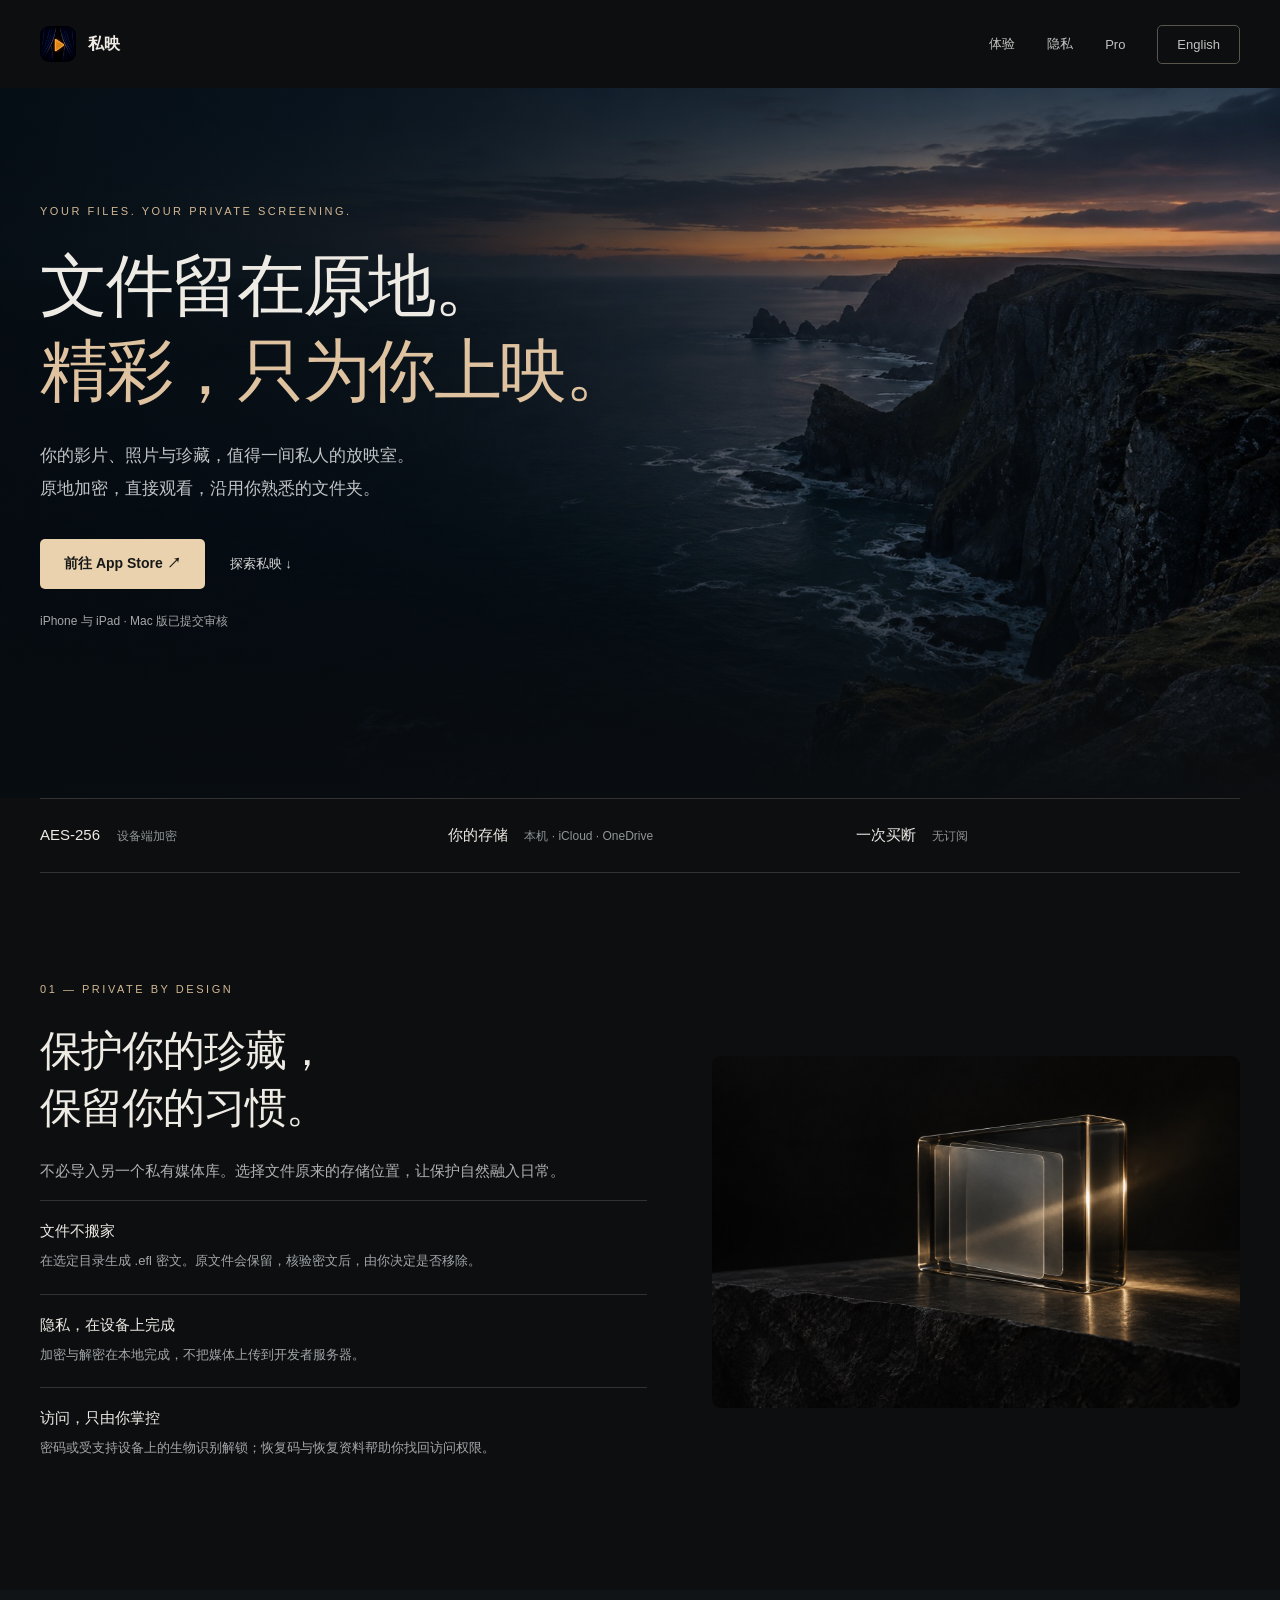
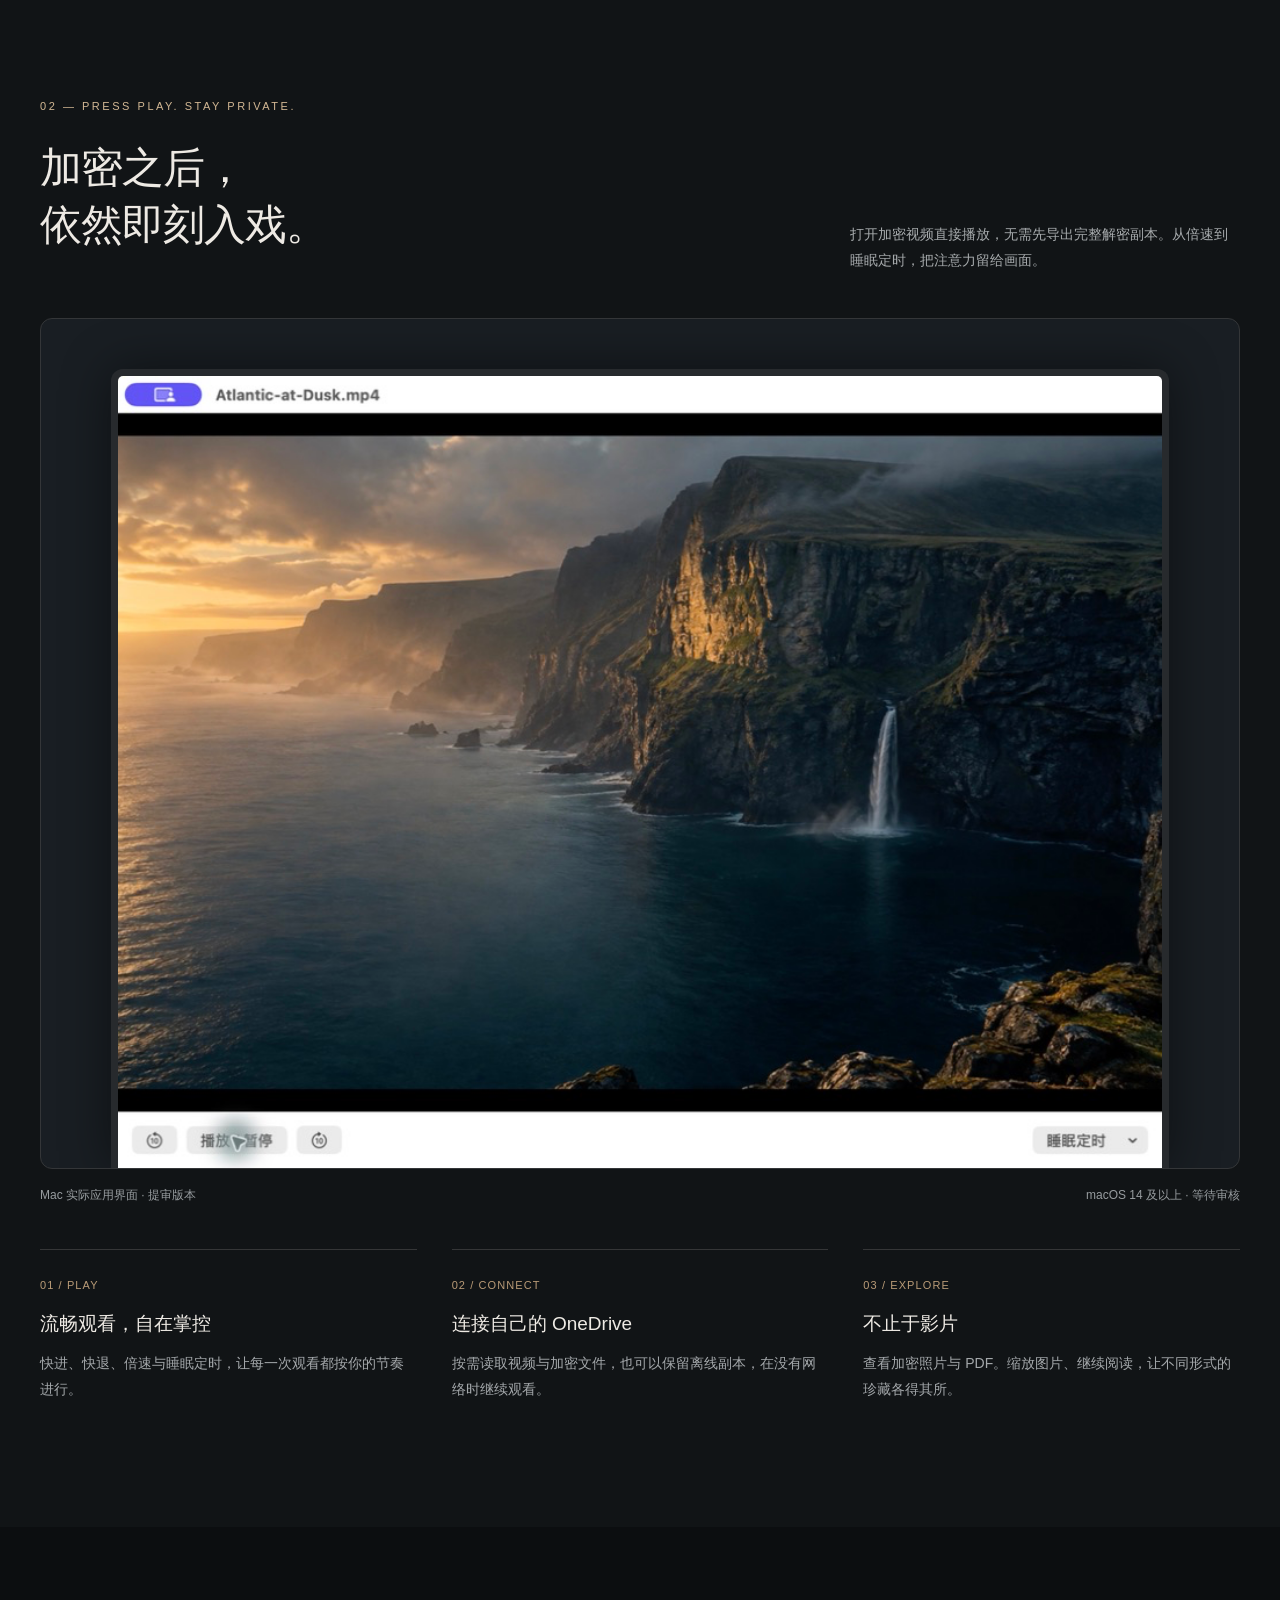
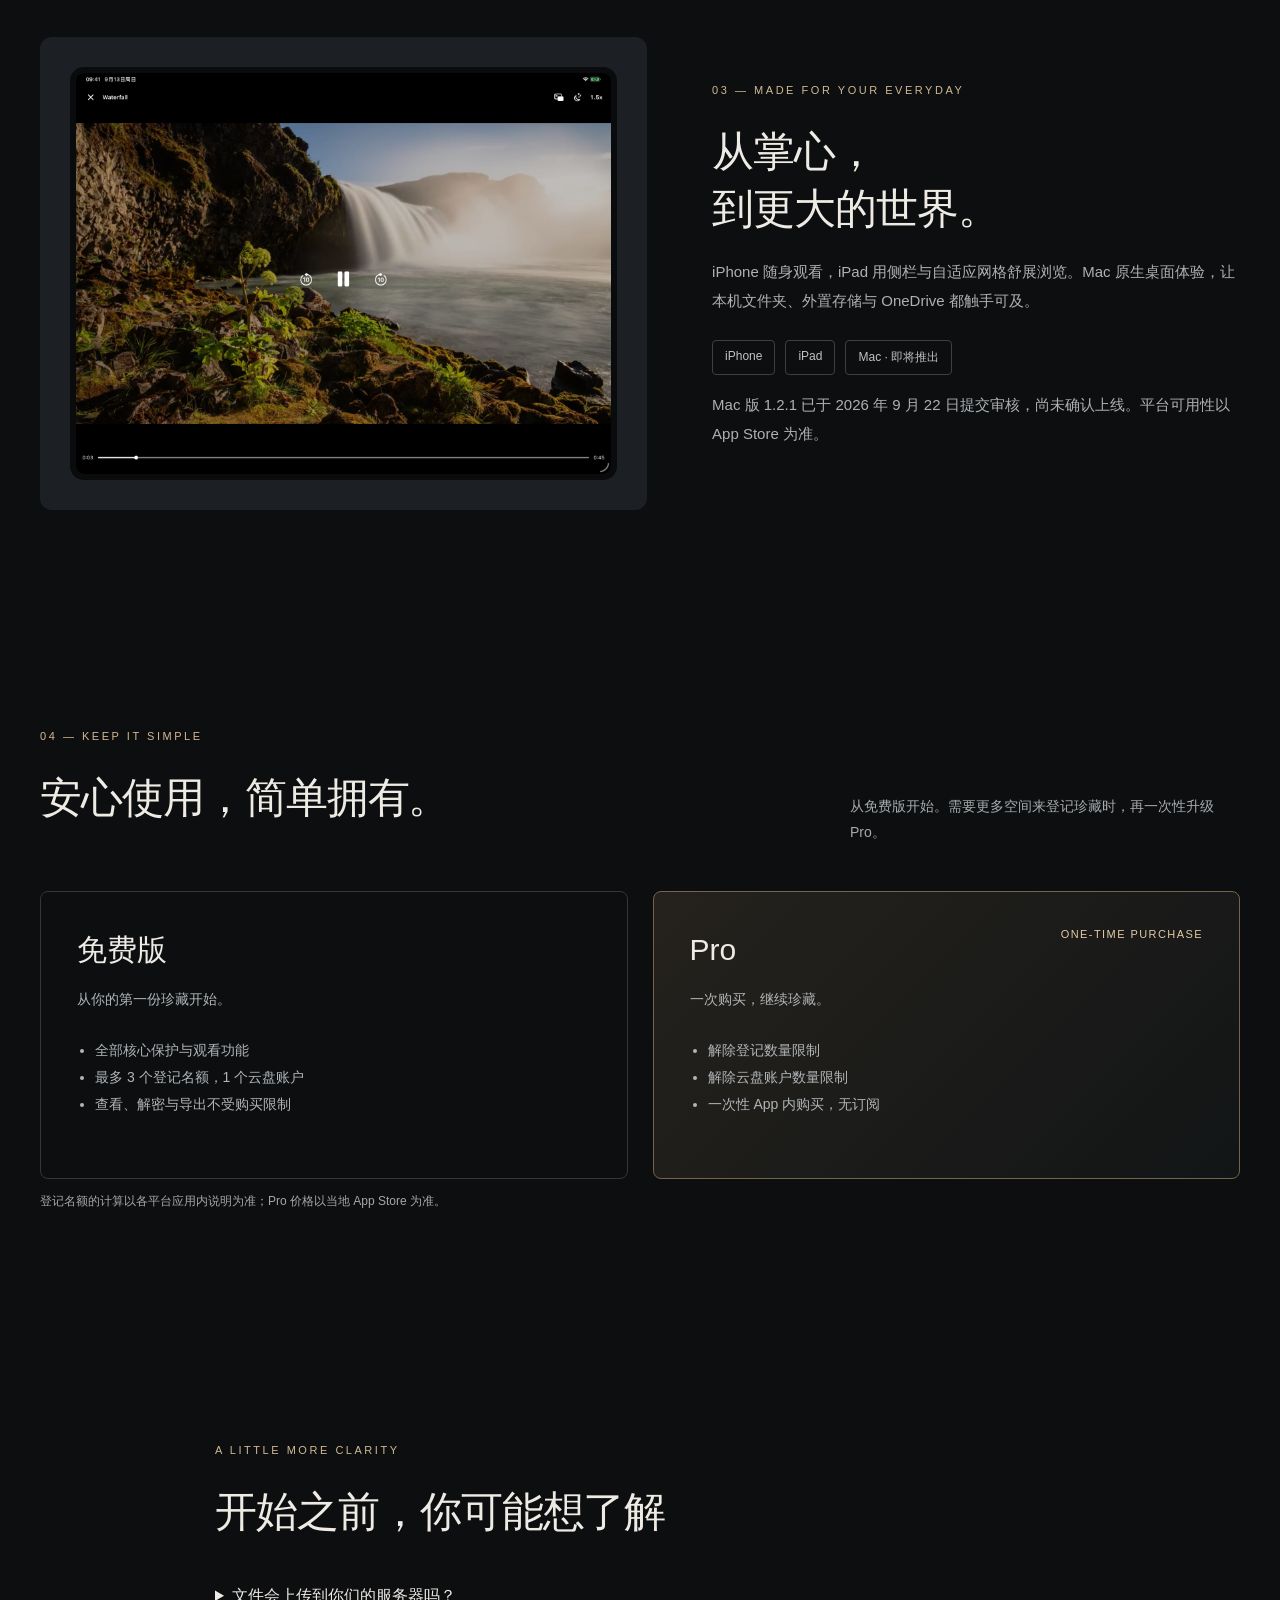
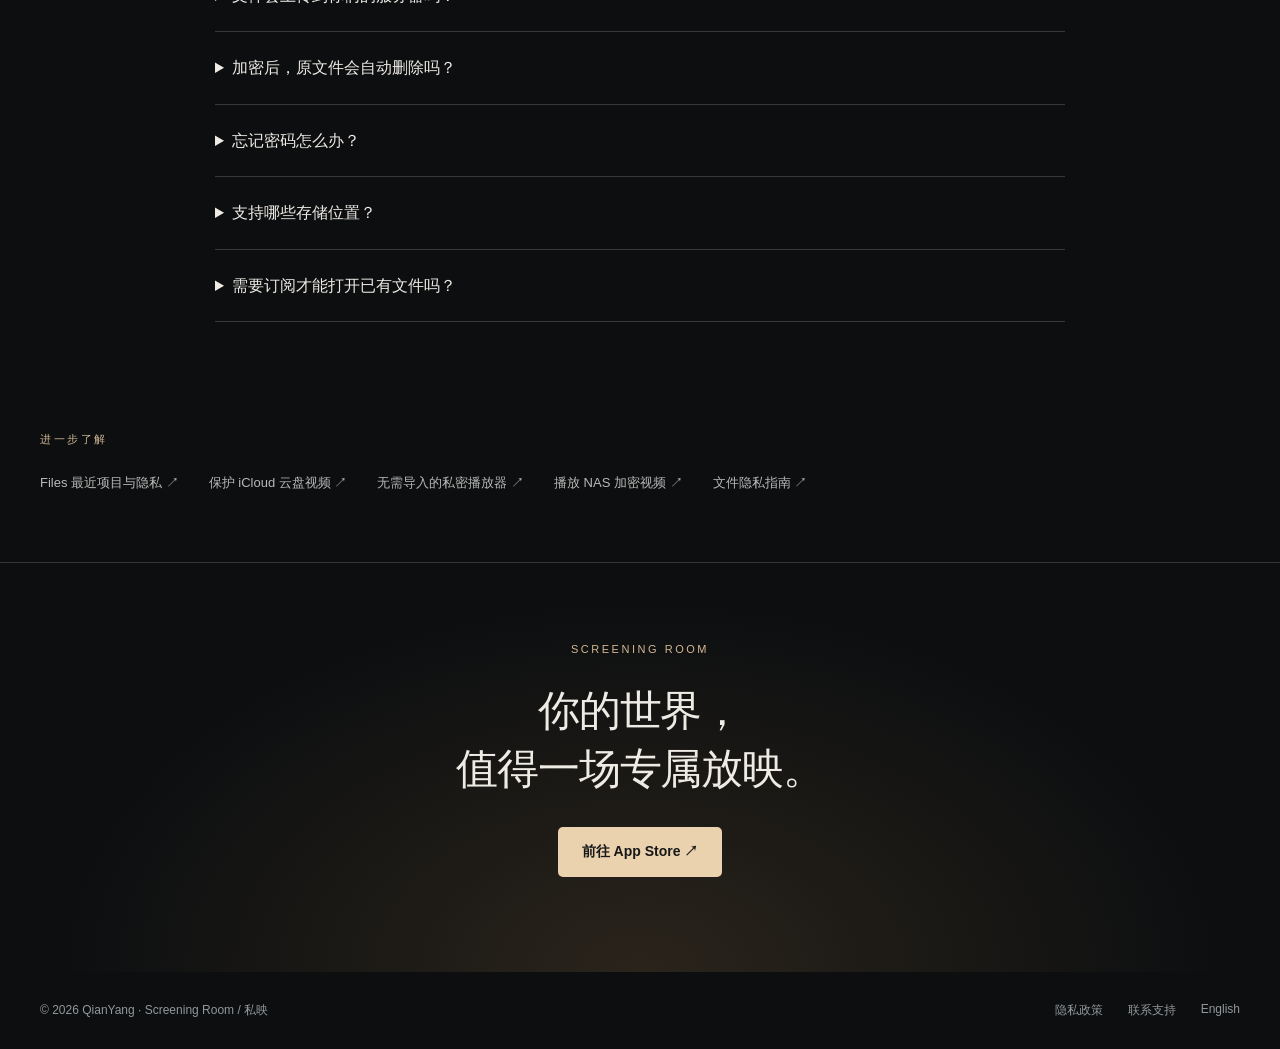
==== commit 588f04c3: "Refresh bilingual product website with cinematic visuals and latest platform details" ====
--- a/index.html
+++ b/index.html
@@ -1,632 +1,223 @@
-<!DOCTYPE html>
-<html lang="en">
+<!doctype html>
+<html lang="zh-CN">
 <head>
-  <meta charset="utf-8">
-  <meta name="viewport" content="width=device-width, initial-scale=1, viewport-fit=cover">
-  <meta name="description" content="Screening Room encrypts and plays private videos on iPhone from Files, iCloud Drive, NAS, OneDrive, and Google Drive—without a separate vault.">
-  <meta name="robots" content="index,follow,max-image-preview:large,max-snippet:-1,max-video-preview:-1">
-  <meta name="theme-color" content="#050811">
-  <link rel="canonical" href="https://luckycamilleyq.github.io/screening-room-site/">
-  <link rel="icon" href="app-icon-64.png" type="image/png" sizes="64x64">
-  <link rel="apple-touch-icon" href="app-icon-180.png" sizes="180x180">
-  <title>Screening Room — Private Media Player for iPhone</title>
-
-  <meta property="og:type" content="website">
-  <meta property="og:site_name" content="Screening Room">
-  <meta property="og:title" content="Screening Room — Private Media Player for iPhone">
-  <meta property="og:description" content="Encrypt and play private videos where they already live—in Files, iCloud Drive, NAS, OneDrive, and Google Drive.">
-  <meta property="og:url" content="https://luckycamilleyq.github.io/screening-room-site/">
-  <meta property="og:image" content="https://luckycamilleyq.github.io/screening-room-site/app-icon-512.jpg">
-  <meta property="og:image:width" content="512">
-  <meta property="og:image:height" content="512">
-  <meta property="og:image:alt" content="Screening Room app icon with blue theater curtains and an amber play button">
-
-  <meta name="twitter:card" content="summary">
-  <meta name="twitter:title" content="Screening Room — Private Media Player for iPhone">
-  <meta name="twitter:description" content="Encrypt and play private videos from Files, iCloud Drive, NAS, OneDrive, and Google Drive without a separate vault.">
-  <meta name="twitter:image" content="https://luckycamilleyq.github.io/screening-room-site/app-icon-512.jpg">
-  <meta name="twitter:image:alt" content="Screening Room app icon with blue theater curtains and an amber play button">
-
-  <script type="application/ld+json">
-  {
-    "@context": "https://schema.org",
-    "@type": "SoftwareApplication",
-    "name": "Screening Room",
-    "alternateName": [
-      "Screening Room — Private Media Player",
-      "私映"
-    ],
-    "description": "A private media player for iPhone that encrypts and plays videos directly from Files, iCloud Drive, NAS, and connected OneDrive or Google Drive accounts, without importing them into a separate vault.",
-    "applicationCategory": "MultimediaApplication",
-    "operatingSystem": "iOS",
-    "availableOnDevice": "iPhone",
-    "url": "https://luckycamilleyq.github.io/screening-room-site/",
-    "image": "https://luckycamilleyq.github.io/screening-room-site/app-icon-512.jpg",
-    "downloadUrl": "https://apps.apple.com/us/app/screening-room/id6792022324",
-    "installUrl": "https://apps.apple.com/us/app/screening-room/id6792022324",
-    "sameAs": "https://apps.apple.com/us/app/screening-room/id6792022324",
-    "offers": {
-      "@type": "Offer",
-      "price": "0",
-      "priceCurrency": "USD",
-      "description": "Free to try with up to three protected files. Pro is available as a one-time in-app purchase with no subscription."
-    },
-    "author": {
-      "@type": "Person",
-      "name": "QianYang"
-    }
-  }
-  </script>
-
-  <style>
-    :root {
-      color-scheme: dark;
-      --bg: #040712;
-      --bg-soft: #091124;
-      --card: rgba(255, 255, 255, 0.055);
-      --card-strong: rgba(255, 255, 255, 0.085);
-      --text: #f7f4ee;
-      --muted: #a9afbd;
-      --line: rgba(255, 255, 255, 0.12);
-      --gold: #df922b;
-      --gold-light: #ffc35c;
-      --gold-ink: #251703;
-      --blue: #08183f;
-      --blue-light: #12377d;
-      --max: 1160px;
-    }
-
-    * { box-sizing: border-box; }
-    html { scroll-behavior: smooth; }
-    body {
-      position: relative;
-      margin: 0;
-      overflow-x: hidden;
-      background:
-        radial-gradient(ellipse at 50% 0, rgba(18, 55, 125, .14), transparent 34rem),
-        linear-gradient(180deg, #050918 0, #040712 42rem),
-        var(--bg);
-      color: var(--text);
-      font-family: -apple-system, BlinkMacSystemFont, "SF Pro Display", "SF Pro Text", "Helvetica Neue", Arial, sans-serif;
-      line-height: 1.6;
-      -webkit-font-smoothing: antialiased;
-    }
-
-    .site-backdrop {
-      position: absolute;
-      inset: 0 0 auto;
-      z-index: 0;
-      height: min(900px, 100vh);
-      min-height: 760px;
-      overflow: hidden;
-      pointer-events: none;
-      background:
-        radial-gradient(ellipse 48% 44% at 72% 26%, rgba(255, 166, 44, .12), transparent 68%),
-        radial-gradient(ellipse 82% 60% at 50% -10%, rgba(24, 61, 133, .24), transparent 70%),
-        linear-gradient(180deg, rgba(4, 8, 23, .08) 0, rgba(4, 7, 18, .2) 62%, #040712 100%);
-      box-shadow: inset 0 -180px 130px -110px #040712;
-    }
-    .site-backdrop::before,
-    .site-backdrop::after {
-      content: "";
-      position: absolute;
-      top: -5%;
-      bottom: 5%;
-      width: min(36vw, 560px);
-      opacity: .62;
-      background:
-        linear-gradient(90deg, rgba(1, 5, 17, .94), transparent 24%, rgba(56, 103, 186, .12) 51%, rgba(1, 5, 17, .52) 78%, transparent),
-        repeating-linear-gradient(87deg, rgba(255,255,255,.012) 0 4%, rgba(34,73,151,.12) 7%, rgba(0,0,0,.24) 13% 20%),
-        linear-gradient(90deg, #02081c, #123574 58%, #020719);
-      filter: saturate(.9) drop-shadow(18px 0 48px rgba(0,0,0,.58));
-      -webkit-mask-image: linear-gradient(90deg, #000 0 58%, rgba(0,0,0,.82) 72%, rgba(0,0,0,.28) 88%, transparent 100%);
-      mask-image: linear-gradient(90deg, #000 0 58%, rgba(0,0,0,.82) 72%, rgba(0,0,0,.28) 88%, transparent 100%);
-    }
-    .site-backdrop::before { left: -4vw; }
-    .site-backdrop::after { right: -4vw; transform: scaleX(-1); }
-    main, footer { position: relative; z-index: 1; }
-
-    a { color: inherit; }
-    button, a { -webkit-tap-highlight-color: transparent; }
-    .wrap { width: min(var(--max), calc(100% - 40px)); margin-inline: auto; }
-    .skip-link {
-      position: fixed;
-      top: 10px;
-      left: 10px;
-      z-index: 100;
-      padding: 10px 14px;
-      border-radius: 10px;
-      background: var(--gold-light);
-      color: #171008;
-      transform: translateY(-160%);
-      transition: transform .2s;
-    }
-    .skip-link:focus { transform: translateY(0); }
-
-    header {
-      position: sticky;
-      top: 0;
-      z-index: 20;
-      border-bottom: 1px solid transparent;
-      background: rgba(4, 7, 18, 0.76);
-      backdrop-filter: blur(18px) saturate(130%);
-      -webkit-backdrop-filter: blur(18px) saturate(130%);
-    }
-    nav { min-height: 70px; display: flex; align-items: center; justify-content: space-between; gap: 24px; }
-    .brand { display: inline-flex; align-items: center; gap: 12px; text-decoration: none; font-weight: 720; letter-spacing: -0.02em; }
-    .brand-mark { width: 38px; height: 38px; border-radius: 11px; box-shadow: 0 5px 18px rgba(0,0,0,.32); }
-    .nav-links { display: flex; align-items: center; gap: 26px; font-size: 14px; color: var(--muted); }
-    .nav-links a { text-decoration: none; transition: color .2s; }
-    .nav-links a:hover, .nav-links a:focus-visible { color: var(--text); }
-    .language { padding: 7px 11px; border: 1px solid var(--line); border-radius: 999px; color: var(--text) !important; }
-
-    .hero { position: relative; min-height: 770px; display: grid; align-items: center; isolation: isolate; }
-    .hero::after {
-      content: "";
-      position: absolute;
-      inset: 10% 4% 5%;
-      z-index: -1;
-      pointer-events: none;
-      background:
-        radial-gradient(ellipse 40% 46% at 72% 36%, rgba(255, 157, 35, .09), transparent 70%),
-        linear-gradient(180deg, transparent 72%, rgba(2, 5, 14, .32));
-    }
-    .hero-layout { display: grid; grid-template-columns: minmax(0, 1.12fr) minmax(280px, .88fr); gap: 64px; align-items: center; }
-    .hero-content { max-width: 720px; padding: 120px 0 110px; text-align: left; }
-    .eyebrow {
-      display: inline-flex;
-      align-items: center;
-      gap: 8px;
-      margin-bottom: 22px;
-      padding: 7px 12px;
-      border: 1px solid rgba(212,154,67,.25);
-      border-radius: 999px;
-      color: var(--gold-light);
-      background: rgba(212,154,67,.07);
-      font-size: 12px;
-      font-weight: 700;
-      letter-spacing: .14em;
-      text-transform: uppercase;
-    }
-    h1, h2, h3 { margin-top: 0; letter-spacing: -0.035em; }
-    h1 { margin-bottom: 24px; font-size: clamp(54px, 6.8vw, 88px); line-height: .96; font-weight: 780; }
-    h1 span {
-      display: block;
-      color: var(--gold-light);
-      font-family: Georgia, "Times New Roman", serif;
-      font-size: .58em;
-      font-style: italic;
-      font-weight: 400;
-      line-height: 1.28;
-    }
-    .hero-copy { max-width: 660px; margin: 0 0 34px; color: #c7cad2; font-size: clamp(18px, 2.2vw, 22px); line-height: 1.55; }
-    .actions { display: flex; justify-content: flex-start; flex-wrap: wrap; gap: 12px; }
-    .button {
-      display: inline-flex;
-      min-height: 50px;
-      align-items: center;
-      justify-content: center;
-      gap: 9px;
-      padding: 0 21px;
-      border: 1px solid var(--line);
-      border-radius: 14px;
-      text-decoration: none;
-      font-size: 15px;
-      font-weight: 680;
-      background: rgba(255,255,255,.05);
-      transition: transform .2s, border-color .2s, background .2s;
-    }
-    .button:hover { transform: translateY(-2px); border-color: rgba(255,255,255,.25); background: rgba(255,255,255,.08); }
-    .button.primary {
-      border-color: transparent;
-      background: linear-gradient(135deg, var(--gold-light), var(--gold));
-      color: var(--gold-ink);
-      box-shadow: 0 12px 35px rgba(212,154,67,.2);
-    }
-    .availability { margin: 16px 0 0; color: #8f96a5; font-size: 12px; }
-    .hero-art { position: relative; display: grid; place-items: center; min-height: 420px; }
-    .hero-art::before,
-    .hero-art::after { content: ""; position: absolute; border-radius: 50%; pointer-events: none; }
-    .hero-art::before { width: 430px; height: 430px; border: 1px solid rgba(255,195,92,.12); box-shadow: 0 0 95px rgba(226,132,19,.1), inset 0 0 80px rgba(255,174,56,.05); }
-    .hero-art::after { width: 350px; height: 350px; background: radial-gradient(circle, rgba(255,165,42,.2), transparent 68%); filter: blur(16px); }
-    .app-icon {
-      position: relative;
-      z-index: 1;
-      display: block;
-      width: min(29vw, 320px);
-      height: auto;
-      aspect-ratio: 1 / 1;
-      border-radius: 24%;
-      object-fit: contain;
-      box-shadow: 0 34px 90px rgba(0,0,0,.62), 0 0 42px rgba(235,145,28,.18), inset 0 0 0 1px rgba(255,255,255,.08);
-    }
-
-    .trust-strip { border-block: 1px solid var(--line); background: rgba(5,12,30,.74); backdrop-filter: blur(14px); -webkit-backdrop-filter: blur(14px); }
-    .trust-grid { display: grid; grid-template-columns: repeat(4, 1fr); }
-    .trust-item { padding: 28px 24px; border-right: 1px solid var(--line); }
-    .trust-item:last-child { border-right: 0; }
-    .trust-item strong { display: block; margin-bottom: 2px; font-size: 15px; }
-    .trust-item span { color: var(--muted); font-size: 13px; }
-
-    section { padding: 112px 0; }
-    .section-head { max-width: 720px; margin-bottom: 50px; }
-    .section-head .kicker { margin: 0 0 12px; color: var(--gold-light); font-size: 12px; font-weight: 740; letter-spacing: .14em; text-transform: uppercase; }
-    h2 { margin-bottom: 18px; font-size: clamp(38px, 5vw, 62px); line-height: 1.05; }
-    .section-head > p:last-child { margin: 0; color: var(--muted); font-size: 18px; }
-
-    .difference { background: linear-gradient(180deg, rgba(4,7,18,.9) 0, rgba(9,17,36,.96) 48%, rgba(4,7,18,.9) 100%); }
-    .feature-grid { display: grid; grid-template-columns: 1.25fr 1fr 1fr; gap: 16px; }
-    .feature-card {
-      min-height: 290px;
-      padding: 30px;
-      border: 1px solid var(--line);
-      border-radius: 24px;
-      background: var(--card);
-      box-shadow: inset 0 1px rgba(255,255,255,.035);
-      transition: transform .25s, border-color .25s;
-    }
-    .feature-card:hover { transform: translateY(-4px); border-color: rgba(212,154,67,.3); }
-    .feature-card:first-child { background: linear-gradient(145deg, rgba(212,154,67,.12), rgba(255,255,255,.035)); }
-    .icon {
-      width: 48px;
-      height: 48px;
-      display: grid;
-      place-items: center;
-      margin-bottom: 54px;
-      border: 1px solid rgba(212,154,67,.25);
-      border-radius: 15px;
-      background: rgba(212,154,67,.08);
-      color: var(--gold-light);
-      font-size: 22px;
-    }
-    .feature-card h3 { margin-bottom: 10px; font-size: 23px; }
-    .feature-card p { margin: 0; color: var(--muted); font-size: 15px; }
-
-    .workflow { display: grid; grid-template-columns: .82fr 1.18fr; gap: 70px; align-items: start; }
-    .workflow .section-head { position: sticky; top: 110px; margin: 0; }
-    .steps { counter-reset: step; }
-    .step { position: relative; display: grid; grid-template-columns: 58px 1fr; gap: 22px; padding: 0 0 48px; }
-    .step:not(:last-child)::after { content: ""; position: absolute; top: 58px; bottom: 0; left: 28px; width: 1px; background: linear-gradient(var(--gold), var(--line)); }
-    .step-number {
-      width: 58px;
-      height: 58px;
-      display: grid;
-      place-items: center;
-      z-index: 1;
-      border: 1px solid rgba(212,154,67,.28);
-      border-radius: 18px;
-      background: #091124;
-      color: var(--gold-light);
-      font-family: Georgia, serif;
-      font-size: 21px;
-    }
-    .step h3 { margin: 4px 0 7px; font-size: 24px; }
-    .step p { margin: 0; color: var(--muted); }
-
-    .privacy-panel {
-      position: relative;
-      overflow: hidden;
-      display: grid;
-      grid-template-columns: .95fr 1.05fr;
-      gap: 55px;
-      padding: 58px;
-      border: 1px solid rgba(212,154,67,.25);
-      border-radius: 32px;
-      background: linear-gradient(135deg, rgba(10,34,84,.76), rgba(7,10,22,.94) 60%);
-    }
-    .privacy-panel::after { content: ""; position: absolute; right: -100px; bottom: -140px; width: 360px; height: 360px; border: 1px solid rgba(212,154,67,.12); border-radius: 50%; box-shadow: 0 0 100px rgba(212,154,67,.08); }
-    .privacy-panel h2 { margin-bottom: 18px; font-size: clamp(36px, 4.3vw, 56px); }
-    .privacy-panel .intro { color: #c6c1ba; }
-    .facts { display: grid; gap: 13px; align-content: center; }
-    .fact { display: flex; gap: 14px; padding: 16px 18px; border: 1px solid rgba(255,255,255,.1); border-radius: 16px; background: rgba(0,0,0,.16); }
-    .check { color: var(--gold-light); font-weight: 800; }
-    .fact p { margin: 0; color: #d3cec6; font-size: 14px; }
-    .privacy-link { display: inline-block; margin-top: 18px; color: var(--gold-light); text-underline-offset: 4px; }
-
-    .use-grid { display: grid; grid-template-columns: repeat(auto-fit, minmax(238px, 1fr)); gap: 16px; }
-    .use-card { padding: 28px; border-top: 1px solid rgba(212,154,67,.55); background: linear-gradient(180deg, rgba(212,154,67,.07), transparent 72%); }
-    .use-card h3 { margin-bottom: 8px; font-size: 20px; }
-    .use-card p { margin: 0; color: var(--muted); font-size: 14px; }
-
-    .faq-list { max-width: 860px; }
-    details { border-bottom: 1px solid var(--line); }
-    summary { position: relative; padding: 23px 42px 23px 0; cursor: pointer; list-style: none; font-weight: 650; font-size: 18px; }
-    summary::-webkit-details-marker { display: none; }
-    summary::after { content: "+"; position: absolute; right: 5px; top: 20px; color: var(--gold-light); font-size: 25px; font-weight: 300; transition: transform .2s; }
-    details[open] summary::after { transform: rotate(45deg); }
-    details p { max-width: 760px; margin: -4px 0 24px; color: var(--muted); }
-    details p a { color: var(--gold-light); }
-
-    .final-cta { padding-top: 35px; text-align: center; }
-    .final-cta .panel { padding: 74px 28px; border: 1px solid var(--line); border-radius: 30px; background: radial-gradient(circle at 50% 0, rgba(255,174,56,.14), transparent 55%), linear-gradient(145deg, rgba(10,27,67,.82), rgba(7,10,22,.92)); }
-    .final-cta h2 { max-width: 760px; margin: 0 auto 18px; }
-    .final-cta p { max-width: 620px; margin: 0 auto 30px; color: var(--muted); font-size: 17px; }
-
-    footer { padding: 40px 0 50px; color: #85827e; font-size: 13px; }
-    .footer-row { display: flex; justify-content: space-between; gap: 24px; padding-top: 28px; border-top: 1px solid var(--line); }
-    .footer-links { display: flex; flex-wrap: wrap; gap: 18px; }
-    .footer-links a { text-underline-offset: 3px; }
-
-    @media (prefers-reduced-motion: reduce) {
-      html { scroll-behavior: auto; }
-      *, *::before, *::after { transition-duration: .01ms !important; animation-duration: .01ms !important; }
-    }
-    @media (max-width: 900px) {
-      .site-backdrop { height: 820px; min-height: 0; }
-      .site-backdrop::before, .site-backdrop::after { width: 46vw; opacity: .42; }
-      .hero { min-height: 760px; }
-      .hero-layout { grid-template-columns: 1fr; gap: 0; }
-      .hero-content { max-width: 760px; margin-inline: auto; padding: 36px 0 86px; text-align: center; }
-      .hero-copy { margin-inline: auto; }
-      .hero-content .actions { justify-content: center; }
-      .hero-art { min-height: auto; padding-top: 92px; order: -1; }
-      .hero-art::before { width: 250px; height: 250px; }
-      .hero-art::after { width: 220px; height: 220px; }
-      .app-icon { width: 190px; }
-      .trust-grid { grid-template-columns: 1fr 1fr; }
-      .trust-item:nth-child(2) { border-right: 0; }
-      .trust-item:nth-child(-n+2) { border-bottom: 1px solid var(--line); }
-      .feature-grid { grid-template-columns: 1fr 1fr; }
-      .feature-card:first-child { grid-column: 1 / -1; }
-      .workflow { grid-template-columns: 1fr; gap: 45px; }
-      .workflow .section-head { position: static; }
-      .privacy-panel { grid-template-columns: 1fr; padding: 42px; }
-    }
-    @media (max-width: 680px) {
-      .wrap { width: min(100% - 28px, var(--max)); }
-      nav { min-height: 62px; }
-      .nav-links a:not(.language) { display: none; }
-      .site-backdrop { height: 760px; }
-      .site-backdrop::before, .site-backdrop::after { width: 58vw; opacity: .28; }
-      .hero { min-height: 720px; }
-      .hero-art { padding-top: 72px; }
-      .app-icon { width: 154px; border-radius: 24%; }
-      .hero-art::before { width: 210px; height: 210px; }
-      .hero-art::after { width: 190px; height: 190px; }
-      .hero-content { padding: 30px 0 72px; }
-      h1 { font-size: clamp(48px, 16vw, 70px); }
-      h1 span { font-size: .48em; }
-      .hero-copy { font-size: 17px; }
-      section { padding: 82px 0; }
-      .trust-item { padding: 22px 14px; }
-      .feature-grid, .use-grid { grid-template-columns: 1fr; }
-      .feature-card:first-child { grid-column: auto; }
-      .feature-card { min-height: 250px; }
-      .icon { margin-bottom: 35px; }
-      .privacy-panel { padding: 30px 24px; border-radius: 24px; }
-      .footer-row { flex-direction: column; }
-    }
-  </style>
+<meta charset="utf-8">
+<meta name="viewport" content="width=device-width,initial-scale=1">
+<title>私映 · 只为你开放的放映室</title>
+<meta name="description" content="文件留在原地，隐私只为你上映。私映支持原地加密、加密视频直接播放，以及 OneDrive 按需读取。为 iPhone、iPad 与 Mac 设计。">
+<meta name="theme-color" content="#0c0e10">
+<meta property="og:title" content="私映 · 只为你开放的放映室">
+<meta property="og:description" content="文件留在原地，隐私只为你上映。私映支持原地加密、加密视频直接播放，以及 OneDrive 按需读取。为 iPhone、iPad 与 Mac 设计。">
+<meta property="og:image" content="https://luckycamilleyq.github.io/screening-room-site/assets/coastal-cinema.jpg">
+<link rel="canonical" href="https://luckycamilleyq.github.io/screening-room-site/">
+<link rel="alternate" hreflang="zh-CN" href="index.html">
+<link rel="alternate" hreflang="en" href="en.html">
+<link rel="icon" href="assets/icon-small.png">
+<link rel="stylesheet" href="style.css">
+<meta property="og:type" content="website">
+<meta name="twitter:card" content="summary_large_image">
+<link rel="apple-touch-icon" href="app-icon-180.png">
+<script type="application/ld+json">{"@context": "https://schema.org", "@type": "SoftwareApplication", "name": "Screening Room / 私映", "applicationCategory": "MultimediaApplication", "operatingSystem": "iOS, iPadOS", "url": "https://luckycamilleyq.github.io/screening-room-site/", "downloadUrl": "https://apps.apple.com/app/id6792022324"}</script>
 </head>
 <body>
-  <div class="site-backdrop" aria-hidden="true"></div>
-  <a class="skip-link" href="#main">Skip to content</a>
-  <header>
-    <nav class="wrap" aria-label="Main navigation">
-      <a class="brand" href="#top" aria-label="Screening Room home">
-        <img class="brand-mark" src="app-icon-64.png" alt="" width="38" height="38">
-        <span>Screening Room</span>
-      </a>
-      <div class="nav-links">
-        <a href="#why">Why it’s different</a>
-        <a href="#cloud">Cloud drives</a>
-        <a href="#privacy">Privacy</a>
-        <a href="#faq">FAQ</a>
-        <a class="language" href="privacy-zh.html" lang="zh-CN">中文隐私政策</a>
-      </div>
-    </nav>
-  </header>
-
-  <main id="main">
-    <section class="hero" id="top">
-      <div class="hero-layout wrap">
-        <div class="hero-content">
-          <div class="eyebrow">Private media player for iPhone</div>
-          <h1>Screening Room <span>Your files. Their place. Your privacy.</span></h1>
-          <p class="hero-copy">Encrypt and play private videos directly from Files, iCloud Drive, NAS, and your own OneDrive or Google Drive account—without importing them into a separate vault.</p>
-          <div class="actions">
-            <a class="button primary" href="https://apps.apple.com/us/app/screening-room/id6792022324" aria-label="Download Screening Room on the App Store">
-              Download on the App Store
-            </a>
-            <a class="button" href="#why">See how it works</a>
-          </div>
-          <p class="availability">Free for up to 3 protected files. One-time Pro unlock. No subscription.</p>
-        </div>
-        <div class="hero-art">
-          <img class="app-icon" src="app-icon-512.jpg" alt="Blue theater curtains opening around a glowing amber play button" width="512" height="512" fetchpriority="high" decoding="async">
-        </div>
-      </div>
-    </section>
-
-    <section class="trust-strip" aria-label="Core product principles">
-      <div class="trust-grid wrap">
-        <div class="trust-item"><strong>Stays in place</strong><span>No separate media vault</span></div>
-        <div class="trust-item"><strong>On-device encryption</strong><span>Files are processed locally</span></div>
-        <div class="trust-item"><strong>Face ID access</strong><span>Unlock before you watch</span></div>
-        <div class="trust-item"><strong>No developer account</strong><span>Open the app and use it</span></div>
-      </div>
-    </section>
-
-    <section class="difference" id="why">
-      <div class="wrap">
-        <div class="section-head">
-          <p class="kicker">A player, not a vault</p>
-          <h2>Privacy without moving your library.</h2>
-          <p>Most private-video apps ask you to import everything into an isolated container. Screening Room makes protection part of the playback experience, so your storage organization remains yours. <a href="private-video-player-without-importing-files.html">Compare a video vault with Screening Room's storage-in-place workflow.</a></p>
-        </div>
-        <div class="feature-grid">
-          <article class="feature-card">
-            <div class="icon" aria-hidden="true">⌂</div>
-            <h3>Files stay where you chose</h3>
-            <p>Keep encrypted media in its existing Files folder, iCloud Drive location, NAS share, or compatible cloud provider. No second library to maintain.</p>
-          </article>
-          <article class="feature-card">
-            <div class="icon" aria-hidden="true">▶</div>
-            <h3>Private playback</h3>
-            <p>Watch inside Screening Room after Face ID or password unlock. Opening protected media through Screening Room helps keep ordinary media previews out of Files Recents.</p>
-          </article>
-          <article class="feature-card">
-            <div class="icon" aria-hidden="true">◇</div>
-            <h3>Built for Apple Files</h3>
-            <p>Work with the locations already exposed through the iOS Files app, including iCloud Drive, NAS, and supported third-party file providers.</p>
-          </article>
-        </div>
-      </div>
-    </section>
-
-    <section aria-labelledby="workflow-title">
-      <div class="workflow wrap">
-        <div class="section-head">
-          <p class="kicker">How it works</p>
-          <h2 id="workflow-title">Three steps from file to private viewing.</h2>
-          <p>No upload, migration, or account setup is required for ordinary use.</p>
-        </div>
-        <div class="steps">
-          <article class="step">
-            <div class="step-number" aria-hidden="true">01</div>
-            <div><h3>Choose a file</h3><p>Select a video or photo from Files, iCloud Drive, your NAS, or another compatible storage provider.</p></div>
-          </article>
-          <article class="step">
-            <div class="step-number" aria-hidden="true">02</div>
-            <div><h3>Encrypt on your device</h3><p>Screening Room creates an <code>.efl</code> encrypted file locally and keeps it in the storage location you selected.</p></div>
-          </article>
-          <article class="step">
-            <div class="step-number" aria-hidden="true">03</div>
-            <div><h3>Unlock and play</h3><p>Use Face ID or your app password to open the private player whenever you want to watch.</p></div>
-          </article>
-        </div>
-      </div>
-    </section>
-
-    <section id="privacy" aria-labelledby="privacy-title">
-      <div class="wrap">
-        <div class="privacy-panel">
-          <div>
-            <p class="eyebrow">Transparent by design</p>
-            <h2 id="privacy-title">Your media is not our business.</h2>
-            <p class="intro">Ordinary encryption, decryption, and playback happen on your iPhone. Screening Room does not automatically upload your files to developer-controlled servers.</p>
-            <a class="privacy-link" href="privacy-en.html">Read the complete privacy policy →</a>
-          </div>
-          <div class="facts">
-            <div class="fact"><span class="check" aria-hidden="true">✓</span><p>No developer-operated account is required.</p></div>
-            <div class="fact"><span class="check" aria-hidden="true">✓</span><p>No advertising SDKs and no cross-app tracking.</p></div>
-            <div class="fact"><span class="check" aria-hidden="true">✓</span><p>Face ID is handled by Apple; the app receives only the authentication result.</p></div>
-          </div>
-        </div>
-      </div>
-    </section>
-
-    <section aria-labelledby="use-cases-title">
-      <div class="wrap">
-        <div class="section-head">
-          <p class="kicker">Made for real storage</p>
-          <h2 id="use-cases-title">One private player, wherever your media lives.</h2>
-        </div>
-        <div class="use-grid">
-          <article class="use-card"><h3>iCloud Drive</h3><p>Protect personal videos while keeping them inside the folders and sync workflow you already use. <a href="protect-videos-stored-in-icloud-drive.html">Read the iCloud Drive encryption guide.</a></p></article>
-          <article class="use-card"><h3>NAS &amp; network storage</h3><p>Play supported encrypted media selected through compatible iOS file providers without building a separate on-device vault. <a href="play-protected-nas-videos-on-iphone.html">Read the private NAS playback guide.</a></p></article>
-          <article class="use-card"><h3>Local Files</h3><p>Keep private media on your iPhone, unlock it with Face ID, and help keep ordinary media previews out of Files Recents.</p></article>
-          <article class="use-card"><h3>OneDrive &amp; Google Drive</h3><p>Connect your own cloud account, add the folders you care about, and stream their videos on your iPhone. <a href="#cloud">See how cloud drives work.</a></p></article>
-        </div>
-      </div>
-    </section>
-
-    <section id="cloud" aria-labelledby="cloud-title">
-      <div class="wrap">
-        <div class="privacy-panel">
-          <div>
-            <p class="eyebrow">Cloud drives</p>
-            <h2 id="cloud-title">Watch what is already in your OneDrive or Google Drive.</h2>
-            <p class="intro">Connect your own Microsoft OneDrive or Google Drive account, add the folders you want to watch, and Screening Room lists the videos inside them and streams playback straight from the drive—no full download first, and no copy to import. Files you choose to protect are encrypted on your iPhone before they are saved back to your own drive.</p>
-            <a class="privacy-link" href="privacy-en.html#cloud-drives">How cloud drive data is handled →</a>
-          </div>
-          <div class="facts">
-            <div class="fact"><span class="check" aria-hidden="true">✓</span><p>You sign in on Google’s or Microsoft’s own page. The app never sees your cloud password.</p></div>
-            <div class="fact"><span class="check" aria-hidden="true">✓</span><p>Your iPhone talks to the drive directly. There is no developer-operated server in between.</p></div>
-            <div class="fact"><span class="check" aria-hidden="true">✓</span><p>Disconnect any time: the app removes the stored tokens and its local cache from the device.</p></div>
-          </div>
-        </div>
-      </div>
-    </section>
-
-    <section aria-labelledby="weekly-note-title">
-      <div class="wrap">
-        <div class="privacy-panel">
-          <div>
-            <p class="eyebrow">Weekly privacy note · August 8, 2026</p>
-            <h2 id="weekly-note-title">Private files are more than an app lock.</h2>
-            <p class="intro">Recent iOS app discussions reveal three separate needs: protecting app access, encrypting selected files, and limiting recognizable previews in Files Recents.</p>
-            <a class="privacy-link" href="private-files-iphone-encryption-vaults-files-recents.html">Read this week's iPhone privacy note →</a>
-          </div>
-          <div class="facts">
-            <div class="fact"><span class="check" aria-hidden="true">01</span><p>Local storage describes location; it does not automatically define the file format.</p></div>
-            <div class="fact"><span class="check" aria-hidden="true">02</span><p>A vault import and a storage-in-place workflow solve different organization problems.</p></div>
-            <div class="fact"><span class="check" aria-hidden="true">03</span><p>iCloud protection, file encryption, and Files Recents are separate privacy layers.</p></div>
-          </div>
-        </div>
-      </div>
-    </section>
-
-    <section id="faq" aria-labelledby="faq-title">
-      <div class="wrap">
-        <div class="section-head">
-          <p class="kicker">Common questions</p>
-          <h2 id="faq-title">Private video playback, explained.</h2>
-        </div>
-        <div class="faq-list">
-          <details>
-            <summary>Does Screening Room import videos into a private vault?</summary>
-            <p>No. Screening Room is designed to encrypt and play files in the storage location you choose, rather than maintaining a separate media vault inside the app. <a href="private-video-player-without-importing-files.html">Read the private player without importing guide.</a></p>
-          </details>
-          <details>
-            <summary>Can I use it with iCloud Drive or a NAS?</summary>
-            <p>Yes. Screening Room works with user-selected locations exposed through the iOS Files system, including iCloud Drive, NAS connections, and compatible third-party file providers. <a href="protect-videos-stored-in-icloud-drive.html">Learn how to protect videos stored in iCloud Drive</a>, or <a href="play-protected-nas-videos-on-iphone.html">read the private NAS playback guide.</a></p>
-          </details>
-          <details>
-            <summary>Can I play videos stored in OneDrive or Google Drive?</summary>
-            <p>Yes. You can connect your own Microsoft OneDrive or Google Drive account, add folders from it, and Screening Room lists the videos in those folders and streams them directly from the drive. Authorization happens on your device, and Screening Room’s use and transfer of information received from Google APIs adheres to the <a href="https://developers.google.com/terms/api-services-user-data-policy" rel="noopener">Google API Services User Data Policy</a>, including the Limited Use requirements. <a href="privacy-en.html#cloud-drives">See Section 11 of the privacy policy.</a></p>
-          </details>
-          <details>
-            <summary>Will videos appear in Files Recents after I watch them?</summary>
-            <p>Opening protected media through Screening Room helps keep ordinary media previews out of Files Recents. Screening Room cannot clear existing Recents entries or change the Files app’s Recents feature. The encrypted file itself may still be visible in Files according to its location and normal Files behavior. <a href="keep-private-videos-out-of-files-recents.html">Read the Files Recents privacy guide.</a></p>
-          </details>
-          <details>
-            <summary>Does Screening Room upload my files?</summary>
-            <p>No. File encryption, decryption, and playback are performed on your device, and the app does not automatically upload your media to developer-controlled servers.</p>
-          </details>
-        </div>
-      </div>
-    </section>
-
-    <section class="final-cta" id="availability" aria-labelledby="availability-title">
-      <div class="wrap panel">
-        <p class="kicker">Available on iPhone</p>
-        <h2 id="availability-title">Keep the library you have. Add the privacy you need.</h2>
-        <p>Download Screening Room free and protect up to 3 files. A one-time Pro purchase removes the file limit—no subscription required.</p>
-        <div class="actions">
-          <a class="button primary" href="https://apps.apple.com/us/app/screening-room/id6792022324">Download on the App Store</a>
-          <a class="button" href="support-en.html">Support &amp; FAQ</a>
-        </div>
-      </div>
-    </section>
-  </main>
-
-  <footer>
-    <div class="footer-row wrap">
-      <div>© 2026 QianYang · Screening Room / 私映</div>
-      <div class="footer-links">
-        <a href="https://apps.apple.com/us/app/screening-room/id6792022324">App Store</a>
-        <a href="privacy-en.html">Privacy</a>
-        <a href="support-en.html">Support</a>
-        <a href="keep-private-videos-out-of-files-recents.html">Files Recents guide</a>
-        <a href="protect-videos-stored-in-icloud-drive.html">iCloud Drive guide</a>
-        <a href="private-video-player-without-importing-files.html">No-import guide</a>
-        <a href="play-protected-nas-videos-on-iphone.html">NAS playback guide</a>
-        <a href="private-files-iphone-encryption-vaults-files-recents.html">Weekly privacy note</a>
-        <a href="privacy-zh.html" lang="zh-CN">中文隐私政策</a>
-        <a href="support-zh.html" lang="zh-CN">中文支持</a>
-      </div>
-    </div>
-  </footer>
+<a class="skip" href="#main">跳至内容</a>
+<header>
+<nav aria-label="主导航">
+<a class="brand" href="index.html">
+<img src="assets/icon-small.png" alt="" width="36" height="36">私映</a>
+<div class="navlinks">
+<a class="desktop" href="#experience">体验</a>
+<a class="desktop" href="#privacy">隐私</a>
+<a class="desktop" href="#pro">Pro</a>
+<a class="nav-cta" href="en.html" lang="en">English</a>
+</div>
+</nav>
+</header>
+<main id="main">
+<div class="hero">
+<img class="hero-bg" src="assets/coastal-cinema.jpg" alt="" fetchpriority="high" width="1672" height="941">
+<div class="wrap">
+<div class="hero-content">
+<span class="eyebrow">YOUR FILES. YOUR PRIVATE SCREENING.</span>
+<h1>文件留在原地。<br>
+<em>精彩，只为你上映。</em>
+</h1>
+<p class="lead">你的影片、照片与珍藏，值得一间私人的放映室。<br>原地加密，直接观看，沿用你熟悉的文件夹。</p>
+<div class="actions">
+<a class="button" href="https://apps.apple.com/app/id6792022324">前往 App Store ↗</a>
+<a class="text-link" href="#experience">探索私映 ↓</a>
+</div>
+<p class="note">iPhone 与 iPad · Mac 版已提交审核</p>
+</div>
+</div>
+</div>
+<div class="wrap principles">
+<div>
+<strong>AES-256</strong>
+<span>设备端加密</span>
+</div>
+<div>
+<strong>你的存储</strong>
+<span>本机 · iCloud · OneDrive</span>
+</div>
+<div>
+<strong>一次买断</strong>
+<span>无订阅</span>
+</div>
+</div>
+<section id="privacy" class="wrap two">
+<div>
+<span class="eyebrow">01 — PRIVATE BY DESIGN</span>
+<h2>保护你的珍藏，<br>保留你的习惯。</h2>
+<div class="copy">
+<p>不必导入另一个私有媒体库。选择文件原来的存储位置，让保护自然融入日常。</p>
+</div>
+<div class="detail">
+<strong>文件不搬家</strong>
+<span>在选定目录生成 .efl 密文。原文件会保留，核验密文后，由你决定是否移除。</span>
+</div>
+<div class="detail">
+<strong>隐私，在设备上完成</strong>
+<span>加密与解密在本地完成，不把媒体上传到开发者服务器。</span>
+</div>
+<div class="detail">
+<strong>访问，只由你掌控</strong>
+<span>密码或受支持设备上的生物识别解锁；恢复码与恢复资料帮助你找回访问权限。</span>
+</div>
+</div>
+<img class="art" src="assets/private-archive.jpg" alt="暖金光线穿过烟色玻璃档案的原创概念图" width="1536" height="1024" loading="lazy">
+</section>
+<section id="experience" class="soft">
+<div class="wrap">
+<div class="section-heading">
+<div>
+<span class="eyebrow">02 — PRESS PLAY. STAY PRIVATE.</span>
+<h2>加密之后，<br>依然即刻入戏。</h2>
+</div>
+<p>打开加密视频直接播放，无需先导出完整解密副本。从倍速到睡眠定时，把注意力留给画面。</p>
+</div>
+<div class="screen-stage">
+<img src="assets/mac-player.png" alt="私映 Mac 视频播放界面" width="900" height="682" loading="lazy">
+</div>
+<div class="screen-label">
+<span>Mac 实际应用界面 · 提审版本</span>
+<span>macOS 14 及以上 · 等待审核</span>
+</div>
+<div class="features">
+<article>
+<b>01 / PLAY</b>
+<h3>流畅观看，自在掌控</h3>
+<p>快进、快退、倍速与睡眠定时，让每一次观看都按你的节奏进行。</p>
+</article>
+<article>
+<b>02 / CONNECT</b>
+<h3>连接自己的 OneDrive</h3>
+<p>按需读取视频与加密文件，也可以保留离线副本，在没有网络时继续观看。</p>
+</article>
+<article>
+<b>03 / EXPLORE</b>
+<h3>不止于影片</h3>
+<p>查看加密照片与 PDF。缩放图片、继续阅读，让不同形式的珍藏各得其所。</p>
+</article>
+</div>
+</div>
+</section>
+<section class="wrap two">
+<div class="device-image">
+<img src="assets/ipad-player.jpg" alt="私映 iPad 视频播放界面" loading="lazy">
+</div>
+<div class="copy">
+<span class="eyebrow">03 — MADE FOR YOUR EVERYDAY</span>
+<h2>从掌心，<br>到更大的世界。</h2>
+<p>iPhone 随身观看，iPad 用侧栏与自适应网格舒展浏览。Mac 原生桌面体验，让本机文件夹、外置存储与 OneDrive 都触手可及。</p>
+<div class="pills">
+<span>iPhone</span>
+<span>iPad</span>
+<span>Mac · 即将推出</span>
+</div>
+<p class="note">Mac 版 1.2.1 已于 2026 年 9 月 22 日提交审核，尚未确认上线。平台可用性以 App Store 为准。</p>
+</div>
+</section>
+<section id="pro" class="wrap">
+<div class="section-heading">
+<div>
+<span class="eyebrow">04 — KEEP IT SIMPLE</span>
+<h2>安心使用，简单拥有。</h2>
+</div>
+<p>从免费版开始。需要更多空间来登记珍藏时，再一次性升级 Pro。</p>
+</div>
+<div class="pricing">
+<article class="plan ">
+<h3>免费版</h3>
+<p>从你的第一份珍藏开始。</p>
+<ul>
+<li>全部核心保护与观看功能</li>
+<li>最多 3 个登记名额，1 个云盘账户</li>
+<li>查看、解密与导出不受购买限制</li>
+</ul>
+</article>
+<article class="plan pro">
+<span class=tag>ONE-TIME PURCHASE</span>
+<h3>Pro</h3>
+<p>一次购买，继续珍藏。</p>
+<ul>
+<li>解除登记数量限制</li>
+<li>解除云盘账户数量限制</li>
+<li>一次性 App 内购买，无订阅</li>
+</ul>
+</article>
+</div>
+<p class="note">登记名额的计算以各平台应用内说明为准；Pro 价格以当地 App Store 为准。</p>
+</section>
+<section class="wrap">
+<div class="faq">
+<span class="eyebrow">A LITTLE MORE CLARITY</span>
+<h2>开始之前，你可能想了解</h2>
+<details>
+<summary>文件会上传到你们的服务器吗？</summary>
+<p>不会。私映不使用开发者服务器存储你的文件。连接 OneDrive 是可选功能，文件在你的设备与自己的云盘之间传输。</p>
+</details>
+<details>
+<summary>加密后，原文件会自动删除吗？</summary>
+<p>不会。加密会生成 .efl 密文并保留原文件。请确认加密文件能够正常打开后，再自行决定是否移除原文件。</p>
+</details>
+<details>
+<summary>忘记密码怎么办？</summary>
+<p>请提前妥善保存恢复码或恢复文件。应用提供恢复流程和可选的 iCloud 恢复资料备份；不要将这些资料与媒体内容混淆。</p>
+</details>
+<details>
+<summary>支持哪些存储位置？</summary>
+<p>iPhone 与 iPad 支持系统“文件”App 中兼容的位置，包括本机、iCloud 云盘及兼容的第三方存储。Mac 支持本机、外置与已挂载的兼容位置；两端均提供可选的 OneDrive 连接。</p>
+</details>
+<details>
+<summary>需要订阅才能打开已有文件吗？</summary>
+<p>不需要。Pro 为一次性购买，用于解除数量限制；已有文件的查看、解密与导出不会因未购买 Pro 而被扣留。</p>
+</details>
+</div>
+</section>
+<aside class="wrap guides">
+<span class="eyebrow">进一步了解</span>
+<div>
+<a href="keep-private-videos-out-of-files-recents.html">Files 最近项目与隐私 ↗</a>
+<a href="protect-videos-stored-in-icloud-drive.html">保护 iCloud 云盘视频 ↗</a>
+<a href="private-video-player-without-importing-files.html">无需导入的私密播放器 ↗</a>
+<a href="play-protected-nas-videos-on-iphone.html">播放 NAS 加密视频 ↗</a>
+<a href="private-files-iphone-encryption-vaults-files-recents.html">文件隐私指南 ↗</a>
+</div>
+</aside>
+<section class="closing">
+<span class="eyebrow">SCREENING ROOM</span>
+<h2>你的世界，<br>值得一场专属放映。</h2>
+<a class="button" href="https://apps.apple.com/app/id6792022324">前往 App Store ↗</a>
+</section>
+</main>
+<footer class="wrap">
+<span>© 2026 QianYang · Screening Room / 私映</span>
+<div>
+<a href="privacy-zh.html">隐私政策</a>
+<a href="support-zh.html">联系支持</a>
+<a href="en.html">English</a>
+</div>
+</footer>
 </body>
-</html>
+</html>
--- a/style.css
+++ b/style.css
@@ -0,0 +1,3 @@
+*{box-sizing:border-box}html{scroll-behavior:smooth;scroll-padding-top:95px}body{margin:0;background:#0c0e10;color:#eeeae4;font-family:-apple-system,BlinkMacSystemFont,"Segoe UI",sans-serif;-webkit-font-smoothing:antialiased}a{color:inherit;text-decoration:none}button{font:inherit}a:focus-visible,summary:focus-visible{outline:2px solid #eac99e;outline-offset:6px}nav{height:88px;display:flex;align-items:center;justify-content:space-between;max-width:1280px;margin:auto;padding:0 40px}.brand{display:flex;align-items:center;gap:12px;font-weight:650;letter-spacing:.02em}.brand img{width:36px;height:36px;border-radius:9px}.navlinks{display:flex;gap:32px;align-items:center;font-size:13px;color:#c4c2c0}.nav-cta{border:1px solid #5a554c;border-radius:5px;padding:11px 19px}.hero{min-height:710px;position:relative;display:flex;align-items:center;overflow:hidden}.hero-bg{position:absolute;inset:0;width:100%;height:100%;object-fit:cover;z-index:-2}.hero:after{content:"";position:absolute;inset:0;background:linear-gradient(90deg,rgba(6,12,17,.8),rgba(6,12,17,.08)),linear-gradient(0deg,#0c0e10,transparent 35%);z-index:-1}.wrap{width:min(1200px,calc(100% - 80px));margin:auto}.hero-content{padding:72px 0 110px;max-width:670px}.eyebrow{font-size:11px;letter-spacing:.23em;color:#d3b894;text-transform:uppercase;display:block;margin-bottom:27px}h1{font-size:clamp(48px,5.3vw,76px);font-weight:500;line-height:1.25;letter-spacing:-.035em;margin:0 0 27px}h1 em{font-style:normal;color:#dfc3a0}.lead{font-size:17px;color:#c1c4c6;line-height:1.9;max-width:490px}.actions{display:flex;align-items:center;gap:25px;margin-top:34px;flex-wrap:wrap}.button{display:inline-flex;background:#ead2af;color:#171817;padding:16px 24px;border-radius:5px;font-size:14px;font-weight:650;transition:background .2s}.button:hover{background:#f4e2c8}.text-link{font-size:13px;color:#d7d7d6}.note{font-size:12px;color:#a6a7a8;line-height:1.7}.hero .note{margin-top:22px}.principles{display:grid;grid-template-columns:repeat(3,1fr);border-top:1px solid #343334;border-bottom:1px solid #343334;padding:27px 0;gap:24px}.principles span{color:#909597;font-size:12px;margin-left:12px}.principles strong{font-weight:500;font-size:15px}section{padding:110px 0}h2{font-size:clamp(31px,3.3vw,46px);line-height:1.35;font-weight:500;letter-spacing:-.025em;margin:0 0 20px}h3{font-size:22px;line-height:1.45;font-weight:500;margin:0 0 14px}.section-heading{display:flex;align-items:end;justify-content:space-between;gap:60px;margin-bottom:45px}.section-heading p{max-width:390px;margin:0;color:#a7abad;line-height:1.85;font-size:14px}.two{display:grid;grid-template-columns:1.15fr 1fr;gap:65px;align-items:center}.art{width:100%;display:block;border-radius:9px}.copy p{font-size:15px;line-height:1.95;color:#aeb1b3}.detail{border-top:1px solid #303235;padding:21px 0}.detail strong{display:block;font-size:15px;margin-bottom:8px;font-weight:500}.detail span{font-size:13px;line-height:1.8;color:#a3a7aa}.screen-stage{padding:50px 70px 0;border:1px solid #343638;border-radius:12px;background:radial-gradient(ellipse at 50% 100%,#574331 0, #191e23 60%);overflow:hidden}.screen-stage img{display:block;width:100%;border:7px solid #272a2d;border-bottom:0;border-radius:12px 12px 0 0;box-shadow:0 0 50px #0007}.screen-label{display:flex;justify-content:space-between;gap:20px;margin-top:18px;color:#979c9f;font-size:12px}.features{display:grid;grid-template-columns:repeat(3,1fr);gap:35px;margin-top:45px}.features article{border-top:1px solid #353637;padding-top:25px}.features b{font-size:11px;letter-spacing:.1em;color:#b99b77;font-weight:400}.features h3{font-size:19px;margin-top:17px}.features p{font-size:14px;color:#a4a8ab;line-height:1.85}.soft{background:#111416}.device-image{padding:30px;background:#1c2025;border-radius:12px}.device-image img{width:100%;display:block;border:6px solid #090b0c;border-radius:14px}.pills{display:flex;gap:10px;flex-wrap:wrap;margin-top:25px}.pills span{padding:8px 12px;border:1px solid #3d4042;border-radius:4px;font-size:12px;color:#c0c3c5}.pricing{display:grid;grid-template-columns:1fr 1fr;gap:25px}.plan{border:1px solid #343638;padding:36px;border-radius:8px}.plan.pro{border-color:#75634c;background:linear-gradient(135deg,#25221d,#121516)}.plan h3{font-size:30px}.plan p,.plan li{font-size:14px;line-height:1.9;color:#b1b5b7}.plan ul{padding-left:18px;margin:25px 0}.plan .tag{float:right;color:#e3c9a7;font-size:11px;letter-spacing:.13em}.faq{max-width:850px;margin:auto}details{border-bottom:1px solid #36383a;padding:23px 0}summary{cursor:pointer;font-size:16px;line-height:1.6}details p{color:#aeb2b5;font-size:14px;line-height:1.9}.closing{text-align:center;padding:80px 25px 95px;border-top:1px solid #353535;background:radial-gradient(ellipse at bottom,#2a241b,transparent 65%)}.closing h2{margin-bottom:30px}footer{padding:30px 0;display:flex;justify-content:space-between;gap:25px;font-size:12px;color:#93989b}footer div{display:flex;gap:25px}.skip{position:absolute;top:-100px}.skip:focus{top:5px;background:black;padding:12px;z-index:10}@media(max-width:760px){nav{height:75px;padding:0 22px}.navlinks{gap:18px}.navlinks .desktop{display:none}.brand{font-size:13px}.wrap{width:calc(100% - 44px)}.hero{min-height:640px}.hero-content{padding:65px 0 80px}h1{font-size:47px}.lead{font-size:15px}.principles{gap:20px}.principles strong{font-size:13px}.principles span{display:block;margin:8px 0 0;font-size:10px}section{padding:72px 0}.section-heading{display:block}.section-heading p{margin-top:20px}.two{grid-template-columns:1fr;gap:35px}.screen-stage{padding:23px 20px 0}.features{grid-template-columns:1fr;gap:18px}.features article{padding-top:20px}.pricing{grid-template-columns:1fr}.plan{padding:28px}.screen-label{font-size:10px}.device-image{padding:18px}footer{flex-direction:column}footer div{flex-wrap:wrap;gap:20px}.nav-cta{padding:9px 12px}}@media(prefers-reduced-motion:reduce){html{scroll-behavior:auto}*{transition:none!important}}.hero{isolation:isolate}.art,.screen-stage img,.device-image img{height:auto}
+
+.guides{padding-bottom:70px}.guides div{display:flex;flex-wrap:wrap;gap:18px 30px}.guides a{font-size:13px;color:#b8b9b7}.guides a:hover{text-decoration:underline}
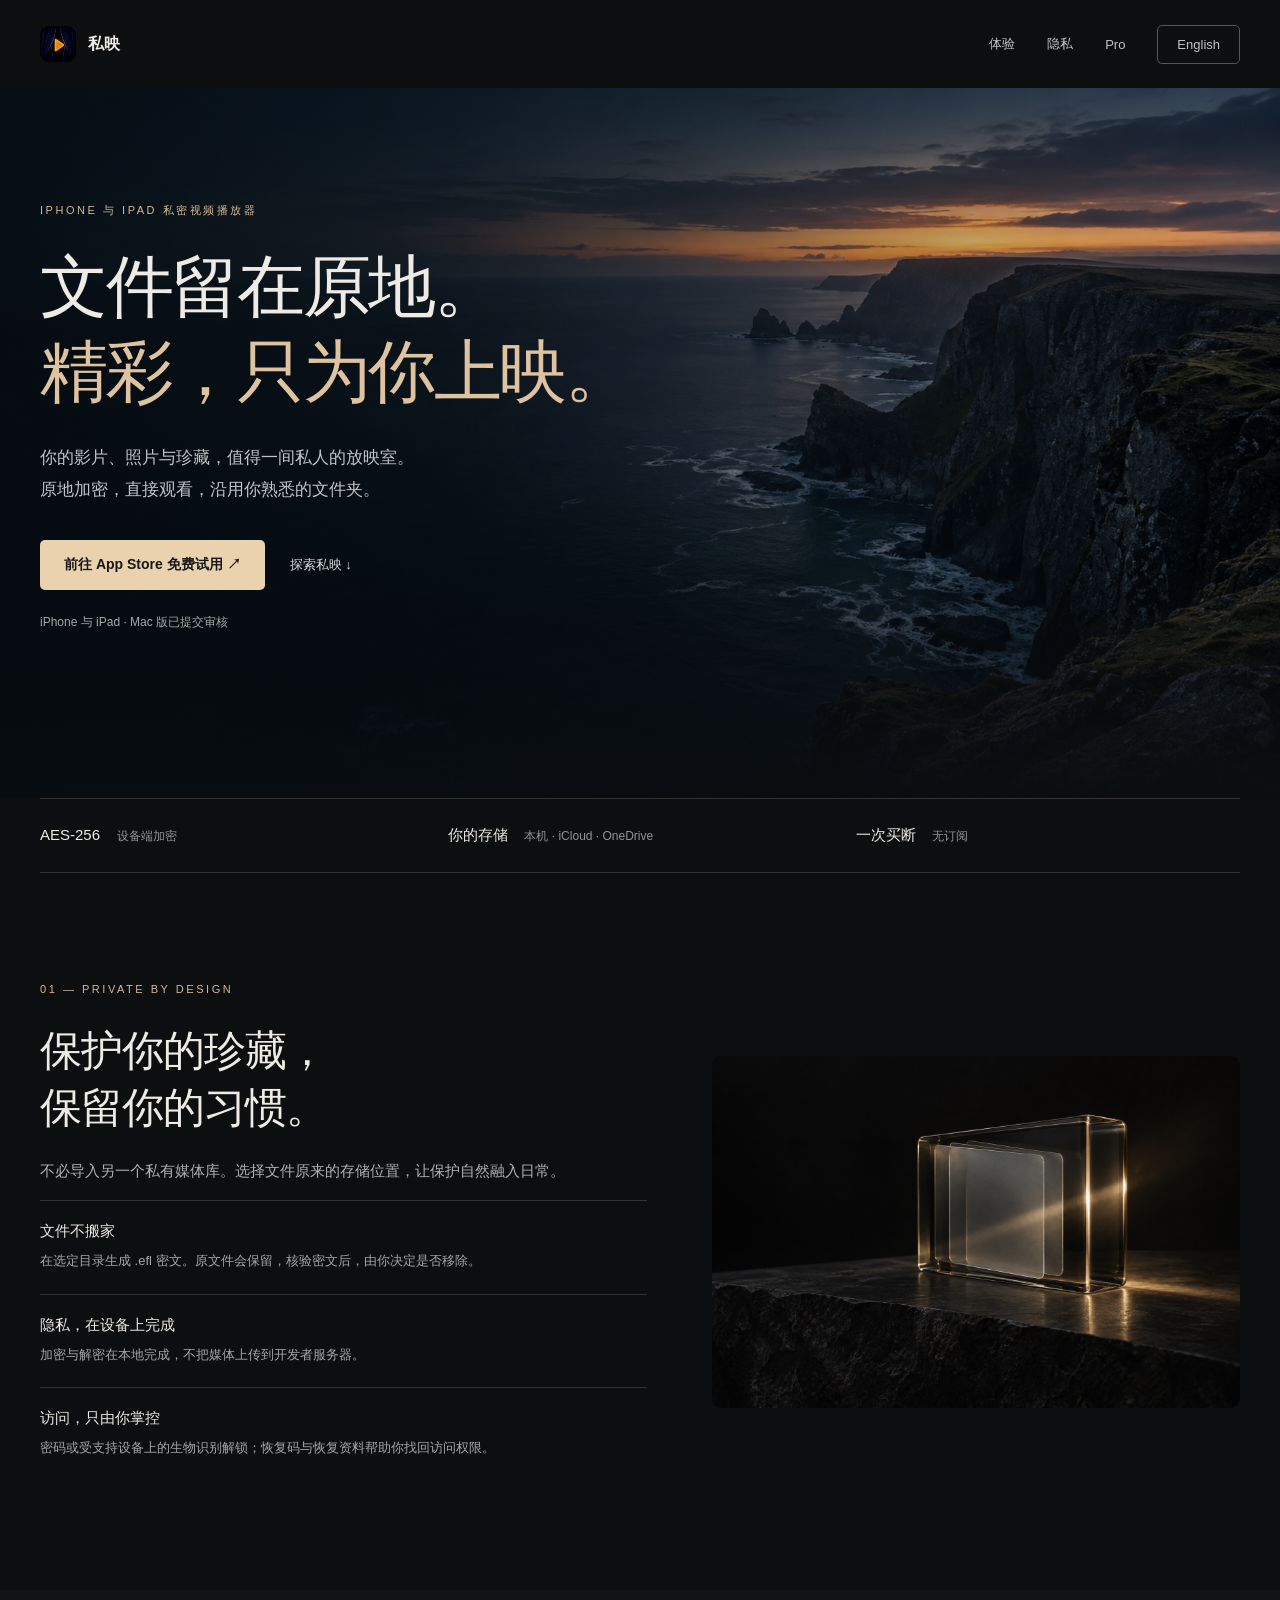
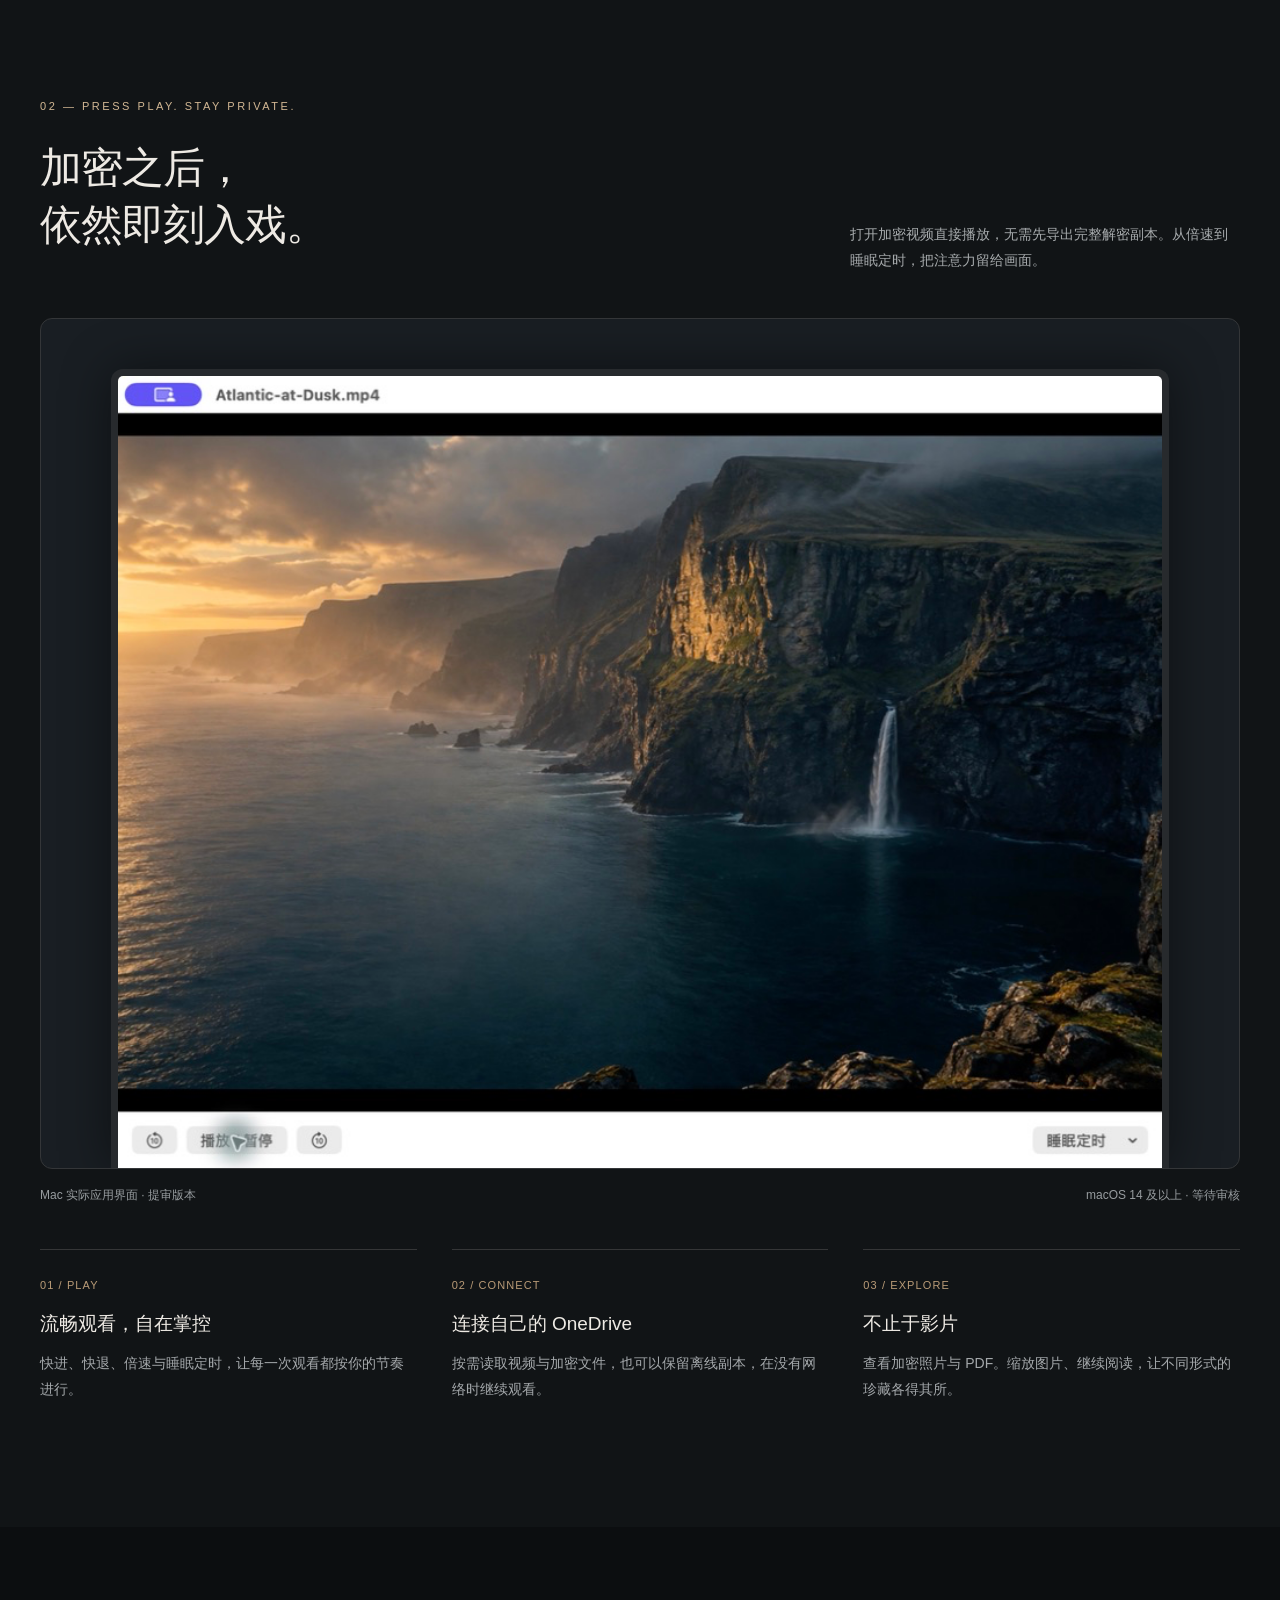
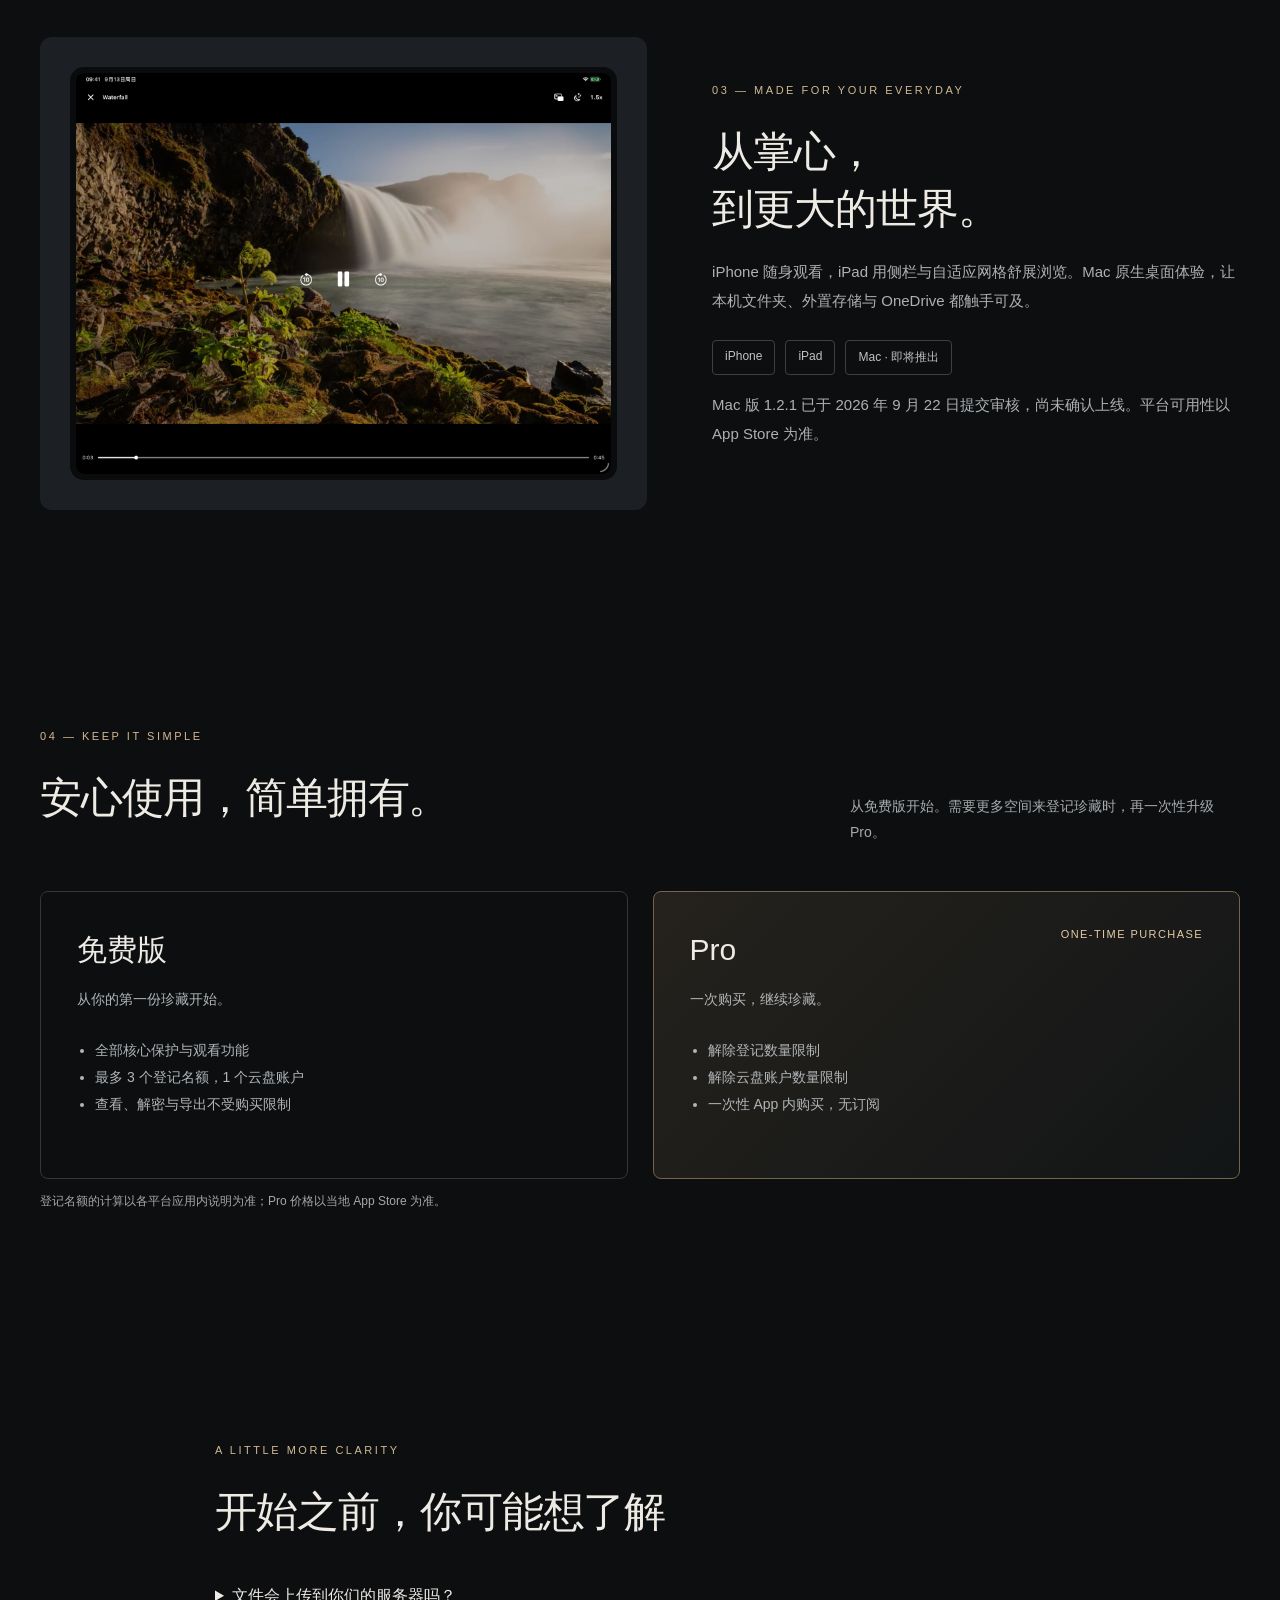
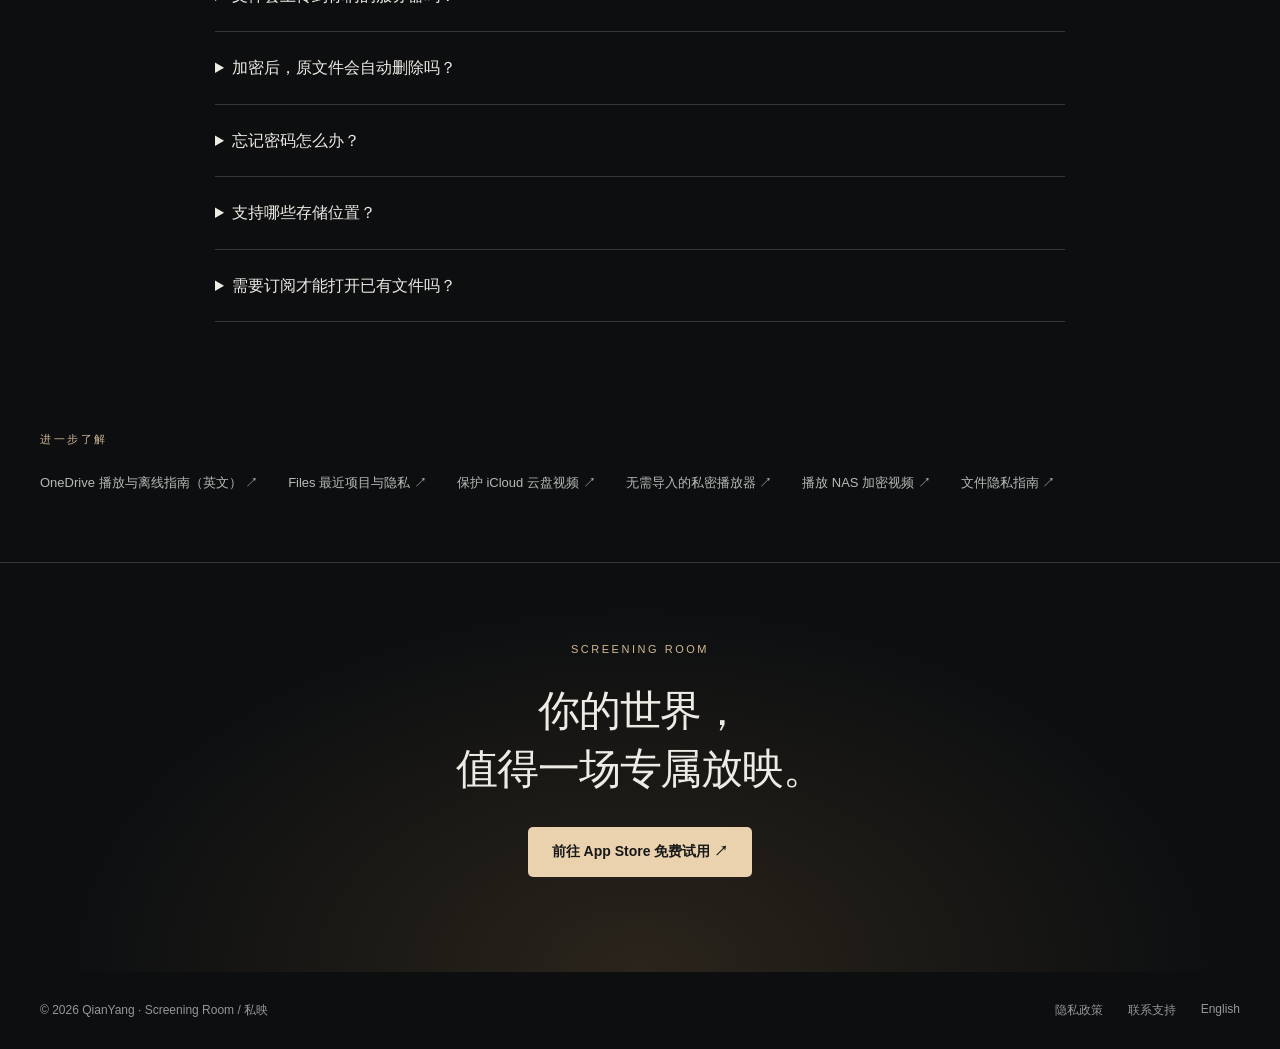
==== commit 9cea9b57: "Improve bilingual search positioning and add OneDrive playback guide" ====
--- a/index.html
+++ b/index.html
@@ -3,21 +3,24 @@
 <head>
 <meta charset="utf-8">
 <meta name="viewport" content="width=device-width,initial-scale=1">
-<title>私映 · 只为你开放的放映室</title>
-<meta name="description" content="文件留在原地，隐私只为你上映。私映支持原地加密、加密视频直接播放，以及 OneDrive 按需读取。为 iPhone、iPad 与 Mac 设计。">
+<title>私映 Screening Room — iPhone 与 iPad 私密视频播放器</title>
+<meta name="description" content="在自己的文件夹中加密和播放私密视频，支持 iCloud 云盘及 OneDrive，提供离线副本。私映可免费试用，Pro 一次性购买，无订阅。">
 <meta name="theme-color" content="#0c0e10">
-<meta property="og:title" content="私映 · 只为你开放的放映室">
-<meta property="og:description" content="文件留在原地，隐私只为你上映。私映支持原地加密、加密视频直接播放，以及 OneDrive 按需读取。为 iPhone、iPad 与 Mac 设计。">
+<meta property="og:title" content="私映 Screening Room — iPhone 与 iPad 私密视频播放器">
+<meta property="og:description" content="在自己的文件夹中加密和播放私密视频，支持 iCloud 云盘及 OneDrive，提供离线副本。私映可免费试用，Pro 一次性购买，无订阅。">
 <meta property="og:image" content="https://luckycamilleyq.github.io/screening-room-site/assets/coastal-cinema.jpg">
 <link rel="canonical" href="https://luckycamilleyq.github.io/screening-room-site/">
-<link rel="alternate" hreflang="zh-CN" href="index.html">
-<link rel="alternate" hreflang="en" href="en.html">
+<link rel="alternate" hreflang="zh-CN" href="https://luckycamilleyq.github.io/screening-room-site/">
+<link rel="alternate" hreflang="en" href="https://luckycamilleyq.github.io/screening-room-site/en.html">
+<link rel="alternate" hreflang="x-default" href="https://luckycamilleyq.github.io/screening-room-site/en.html">
+<meta property="og:url" content="https://luckycamilleyq.github.io/screening-room-site/">
+<meta name="apple-itunes-app" content="app-id=6792022324">
 <link rel="icon" href="assets/icon-small.png">
 <link rel="stylesheet" href="style.css">
 <meta property="og:type" content="website">
 <meta name="twitter:card" content="summary_large_image">
 <link rel="apple-touch-icon" href="app-icon-180.png">
-<script type="application/ld+json">{"@context": "https://schema.org", "@type": "SoftwareApplication", "name": "Screening Room / 私映", "applicationCategory": "MultimediaApplication", "operatingSystem": "iOS, iPadOS", "url": "https://luckycamilleyq.github.io/screening-room-site/", "downloadUrl": "https://apps.apple.com/app/id6792022324"}</script>
+<script type="application/ld+json">{"@context": "https://schema.org", "@type": "SoftwareApplication", "@id": "https://luckycamilleyq.github.io/screening-room-site/#app", "name": "Screening Room", "alternateName": "私映", "applicationCategory": "MultimediaApplication", "operatingSystem": "iOS, iPadOS", "url": "https://luckycamilleyq.github.io/screening-room-site/en.html", "downloadUrl": "https://apps.apple.com/app/id6792022324", "description": "Private media player with on-device file encryption, optional OneDrive access, and a one-time Pro purchase.", "author": {"@type": "Person", "name": "QianYang"}, "offers": {"@type": "Offer", "price": "0", "priceCurrency": "USD", "description": "Free download with limits; optional one-time Pro in-app purchase."}}</script>
 </head>
 <body>
 <a class="skip" href="#main">跳至内容</a>
@@ -38,13 +41,13 @@
 <img class="hero-bg" src="assets/coastal-cinema.jpg" alt="" fetchpriority="high" width="1672" height="941">
 <div class="wrap">
 <div class="hero-content">
-<span class="eyebrow">YOUR FILES. YOUR PRIVATE SCREENING.</span>
+<span class="eyebrow">iPhone 与 iPad 私密视频播放器</span>
 <h1>文件留在原地。<br>
 <em>精彩，只为你上映。</em>
 </h1>
 <p class="lead">你的影片、照片与珍藏，值得一间私人的放映室。<br>原地加密，直接观看，沿用你熟悉的文件夹。</p>
 <div class="actions">
-<a class="button" href="https://apps.apple.com/app/id6792022324">前往 App Store ↗</a>
+<a class="button" href="https://apps.apple.com/app/id6792022324">前往 App Store 免费试用 ↗</a>
 <a class="text-link" href="#experience">探索私映 ↓</a>
 </div>
 <p class="note">iPhone 与 iPad · Mac 版已提交审核</p>
@@ -198,6 +201,7 @@
 <aside class="wrap guides">
 <span class="eyebrow">进一步了解</span>
 <div>
+<a href="onedrive-video-player-iphone-ipad.html">OneDrive 播放与离线指南（英文） ↗</a>
 <a href="keep-private-videos-out-of-files-recents.html">Files 最近项目与隐私 ↗</a>
 <a href="protect-videos-stored-in-icloud-drive.html">保护 iCloud 云盘视频 ↗</a>
 <a href="private-video-player-without-importing-files.html">无需导入的私密播放器 ↗</a>
@@ -208,7 +212,7 @@
 <section class="closing">
 <span class="eyebrow">SCREENING ROOM</span>
 <h2>你的世界，<br>值得一场专属放映。</h2>
-<a class="button" href="https://apps.apple.com/app/id6792022324">前往 App Store ↗</a>
+<a class="button" href="https://apps.apple.com/app/id6792022324">前往 App Store 免费试用 ↗</a>
 </section>
 </main>
 <footer class="wrap">
